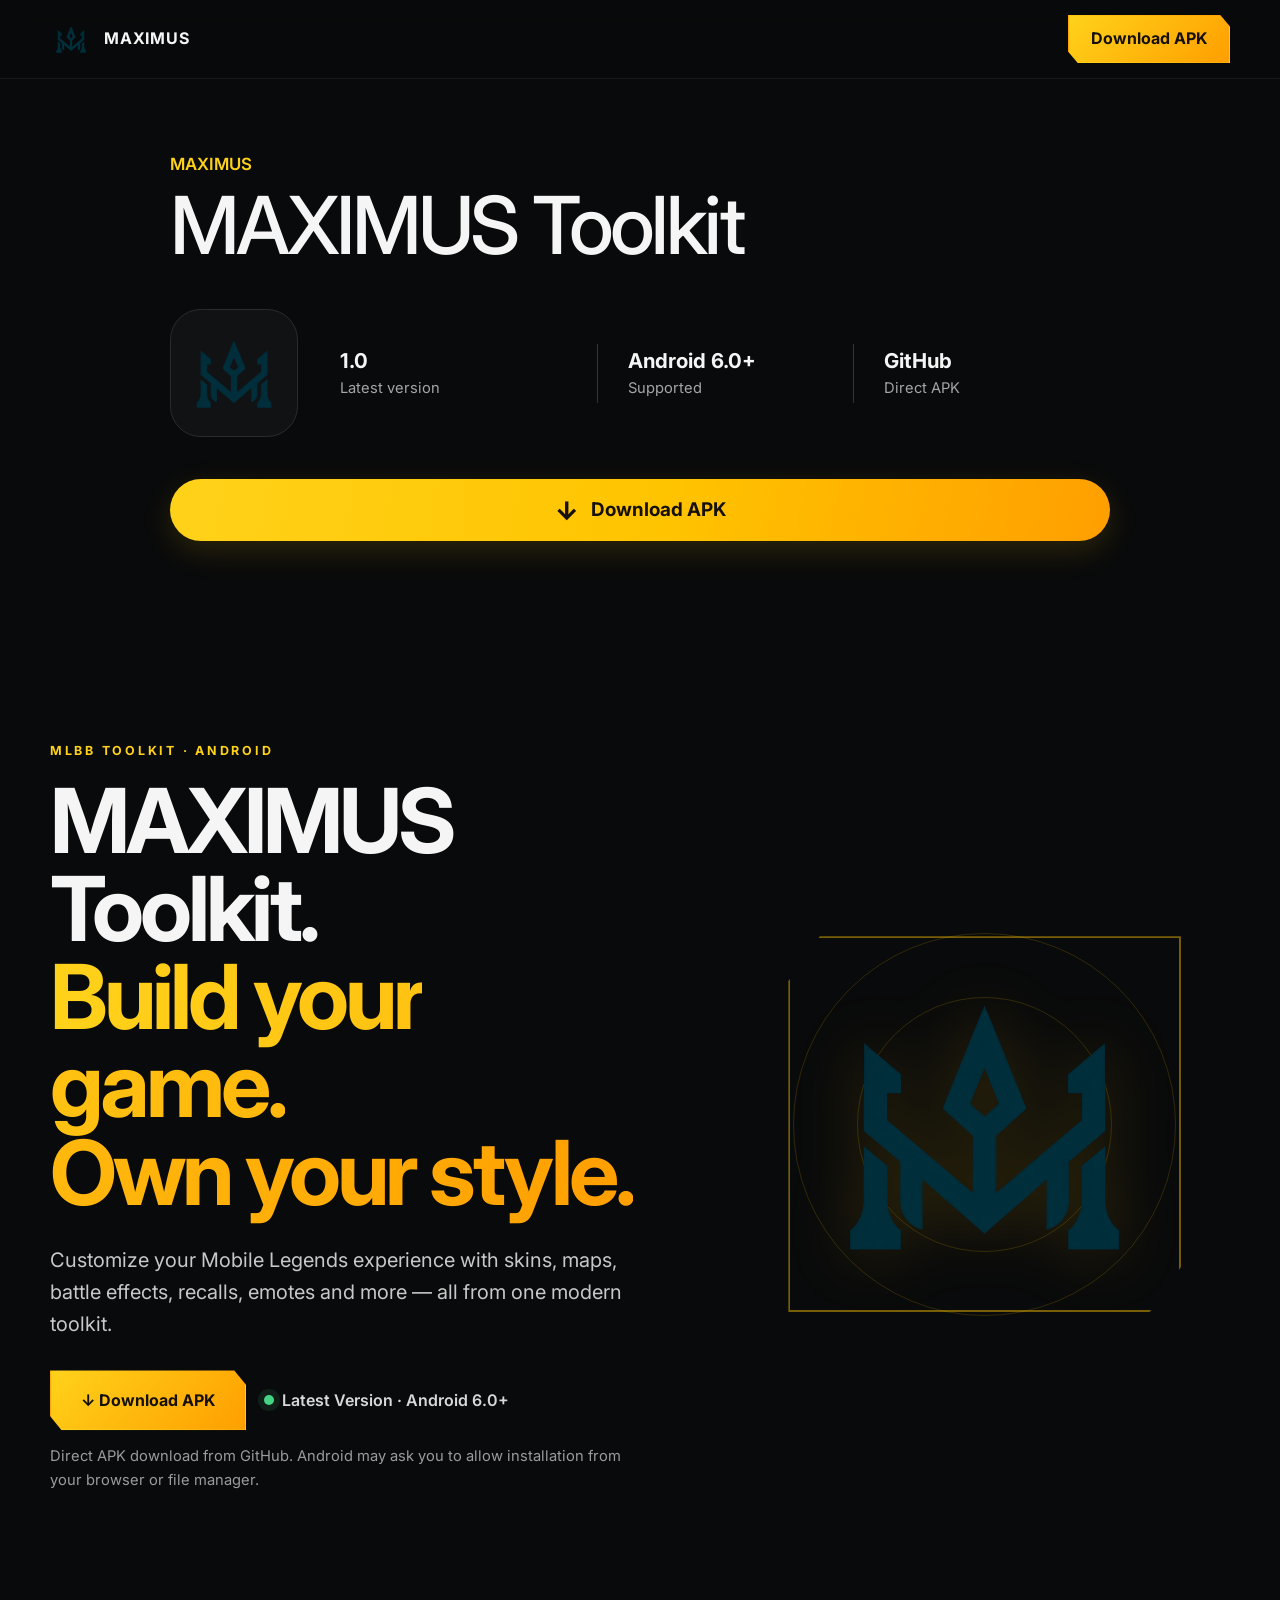
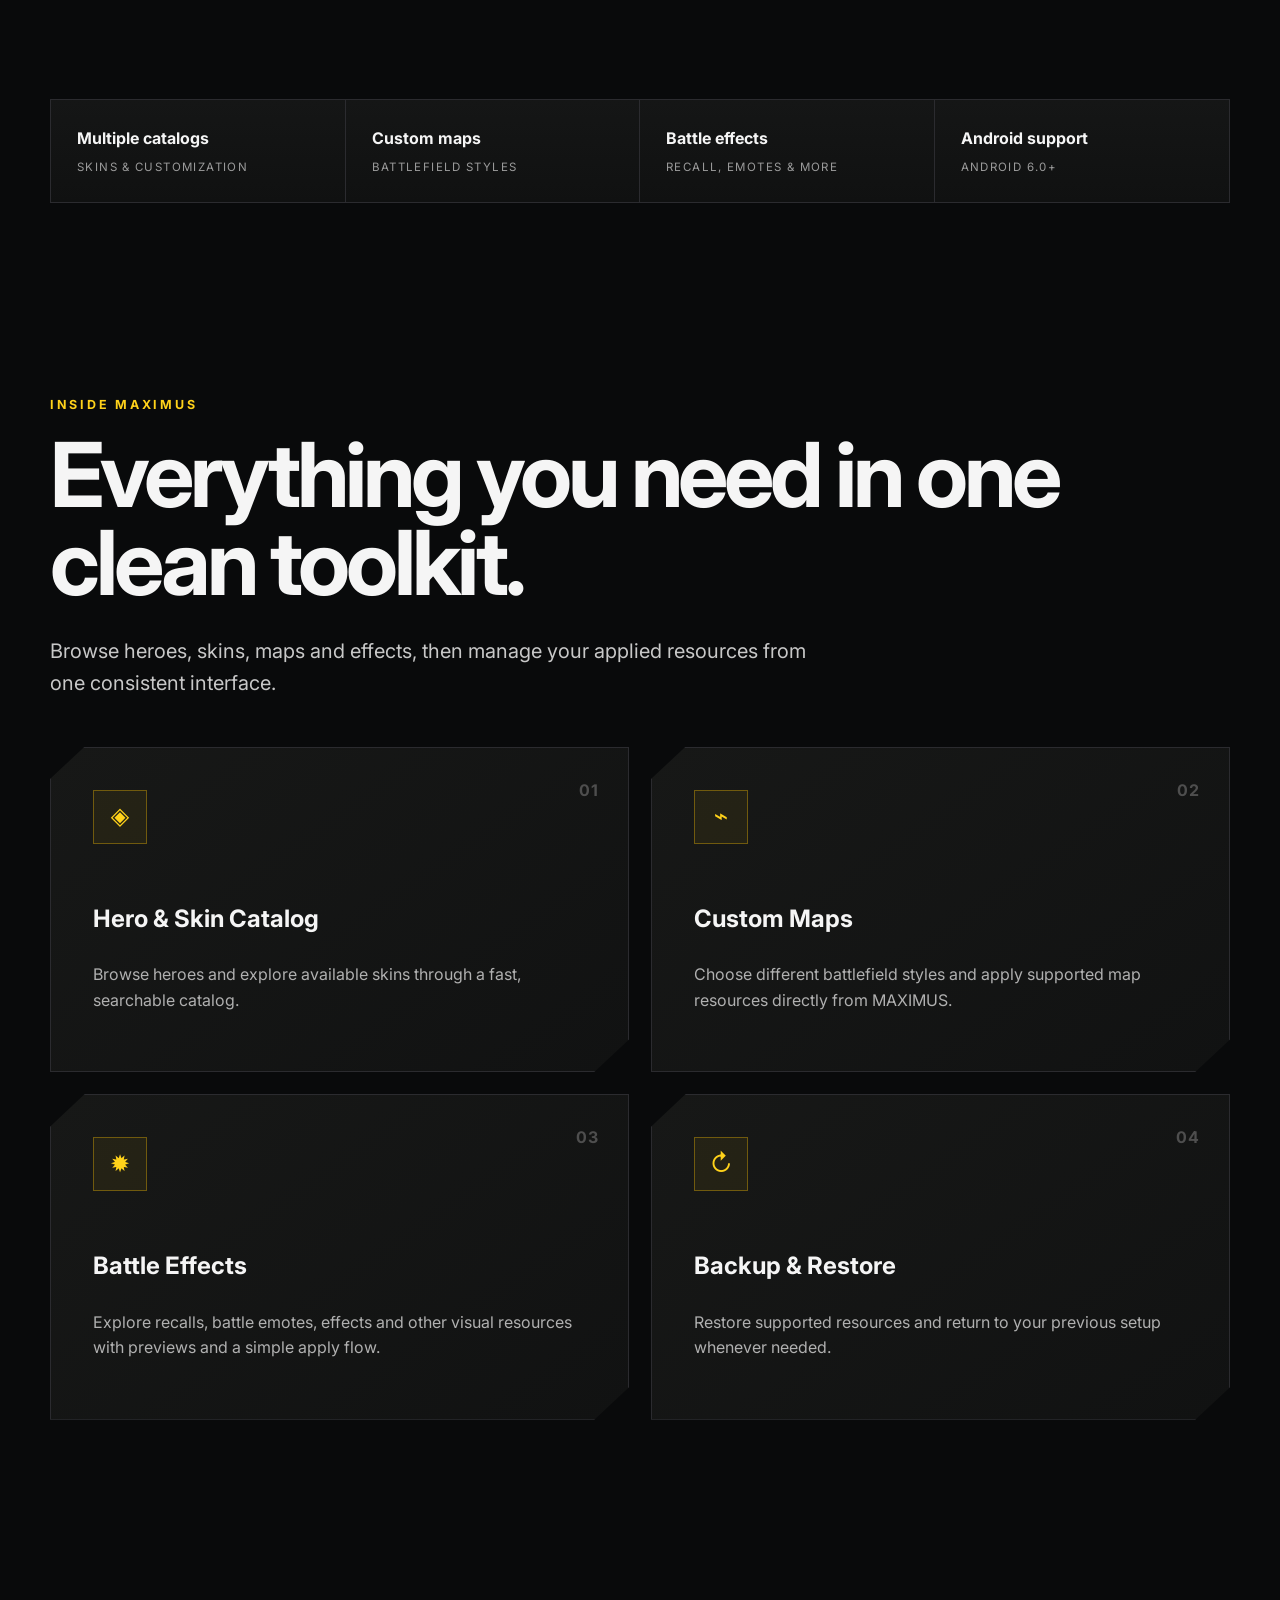
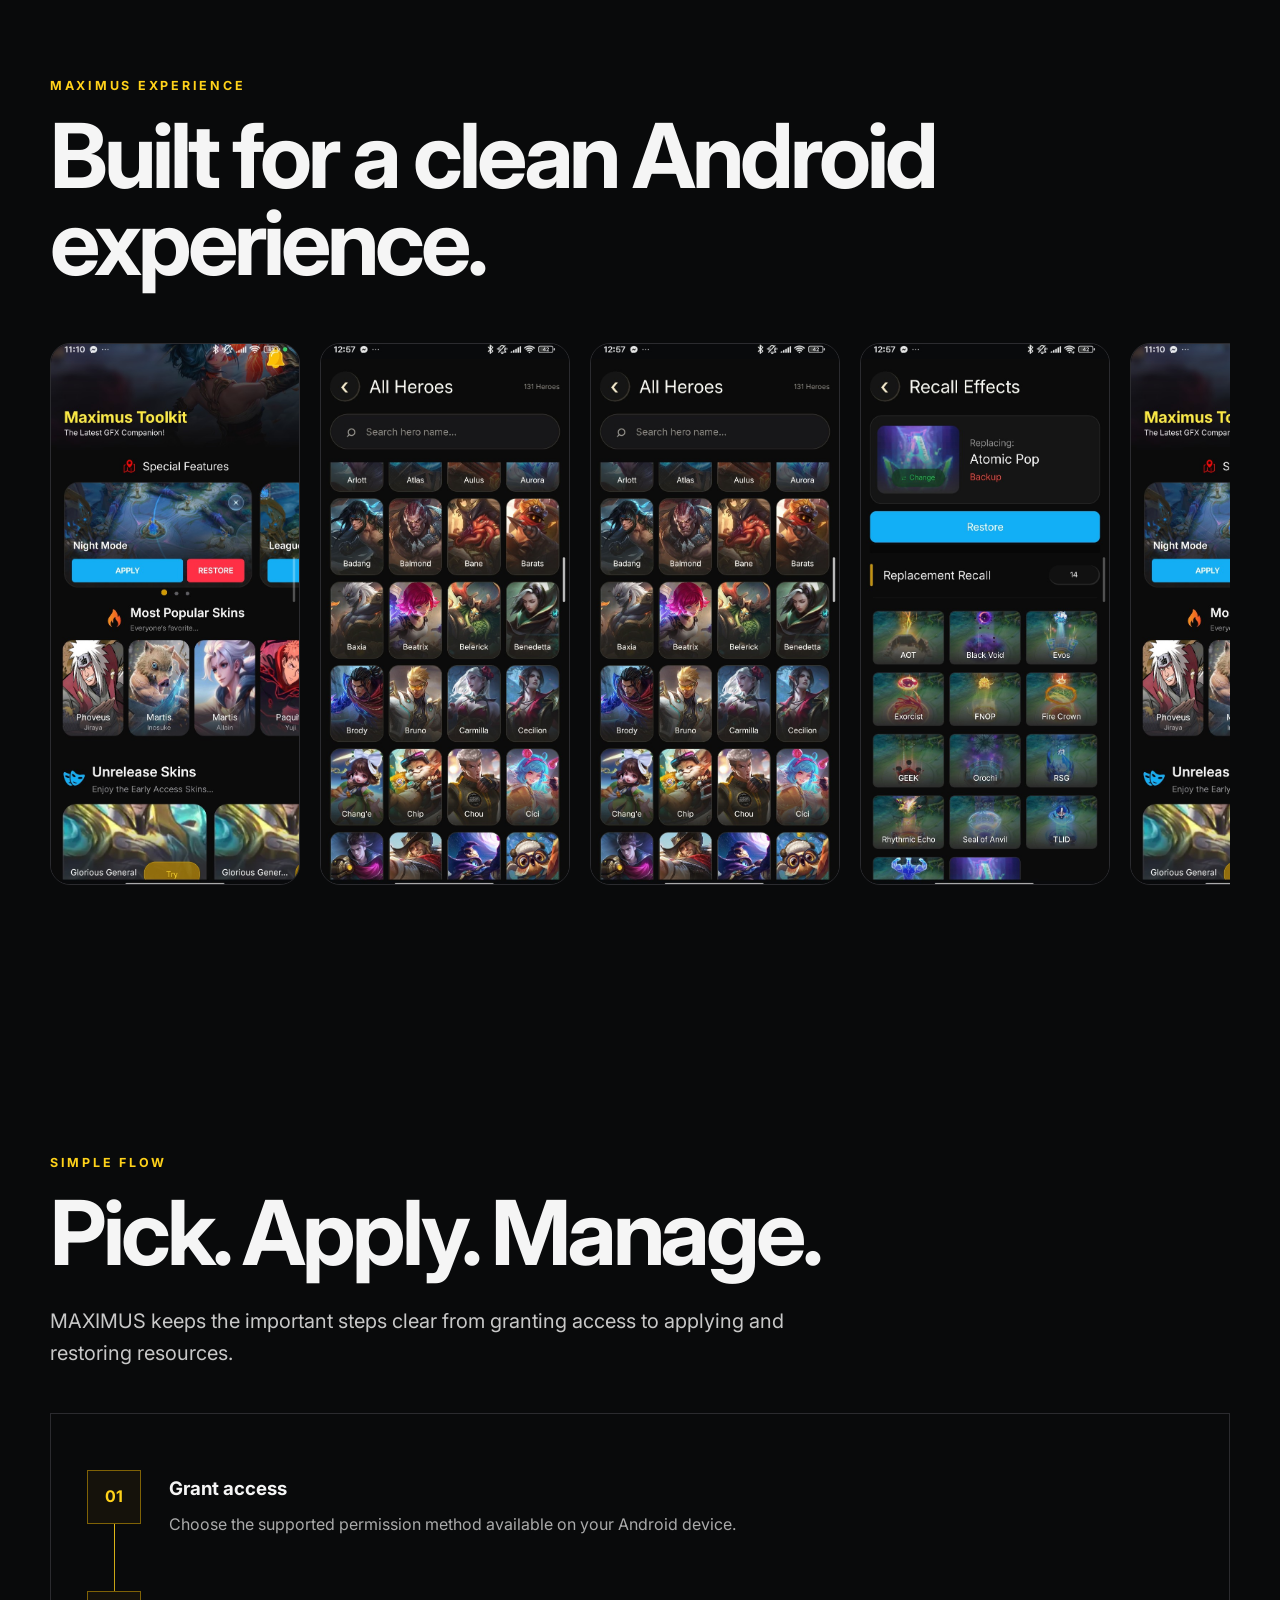
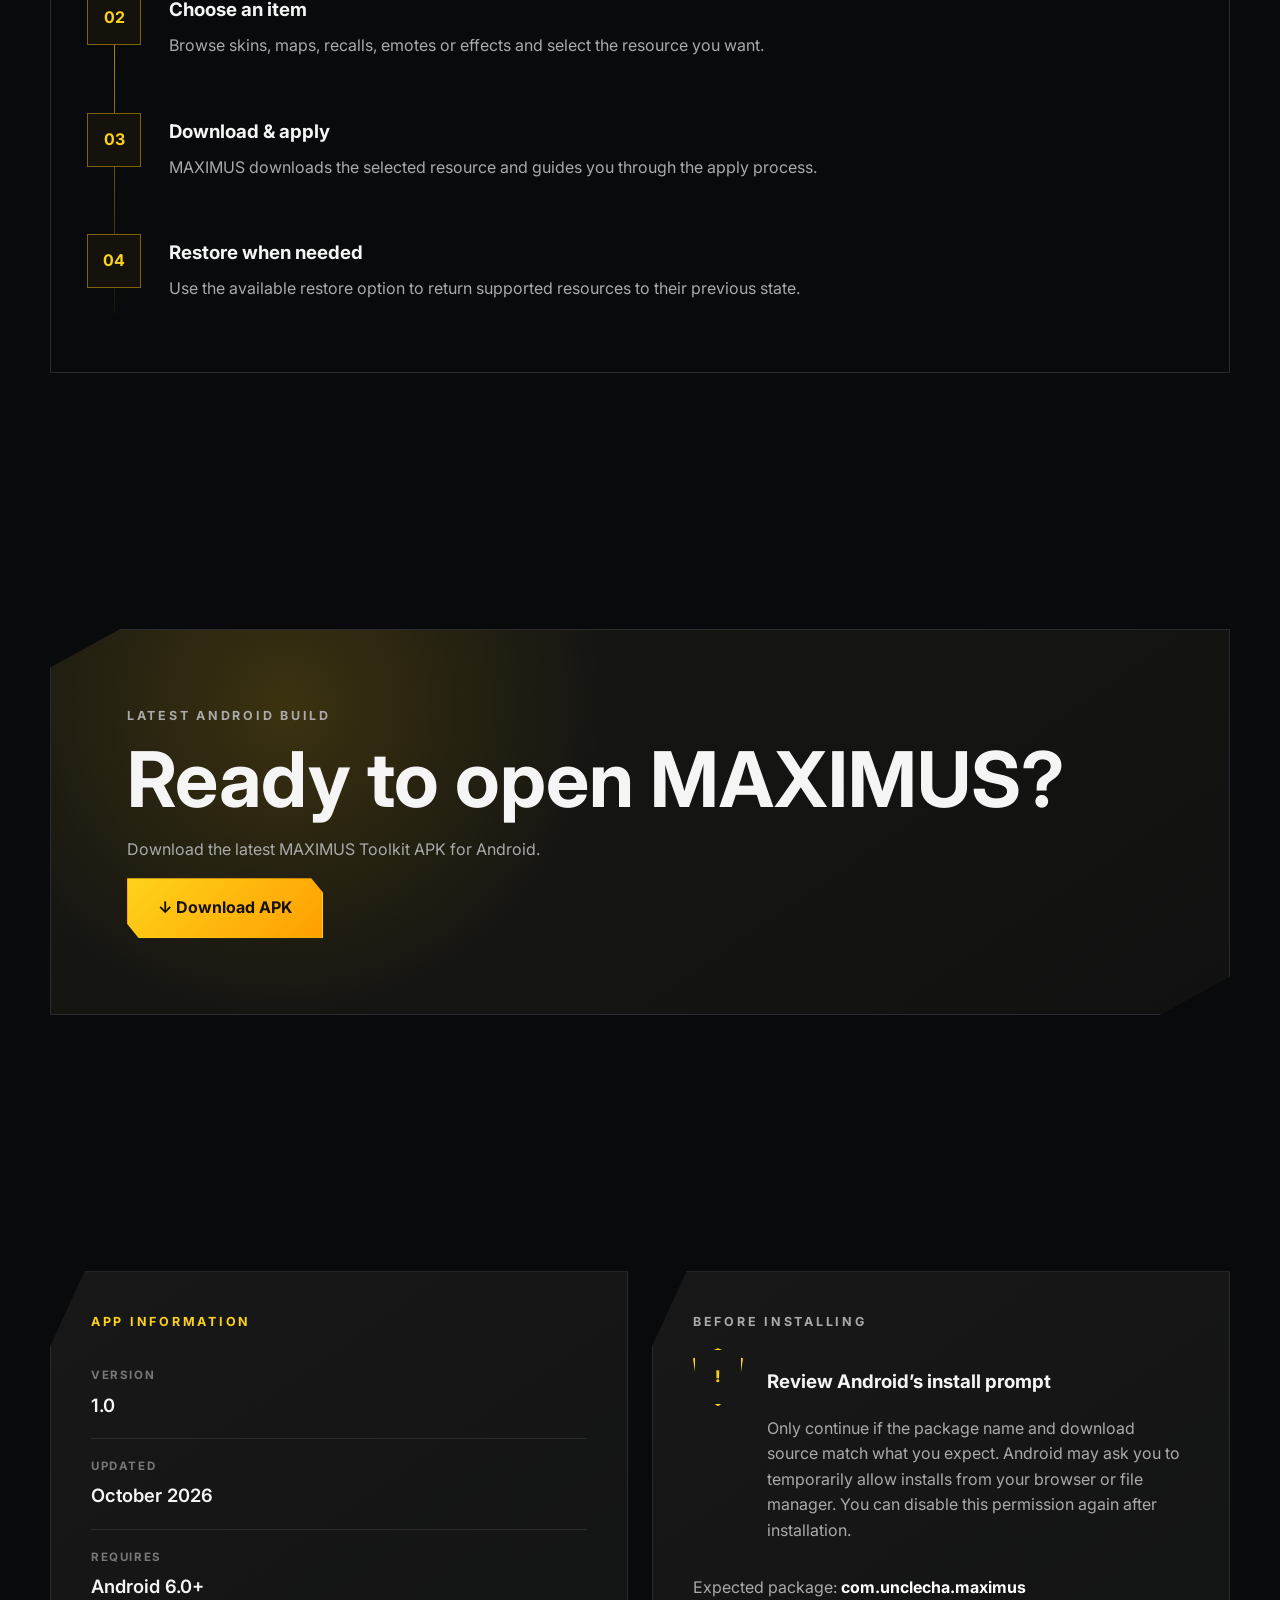
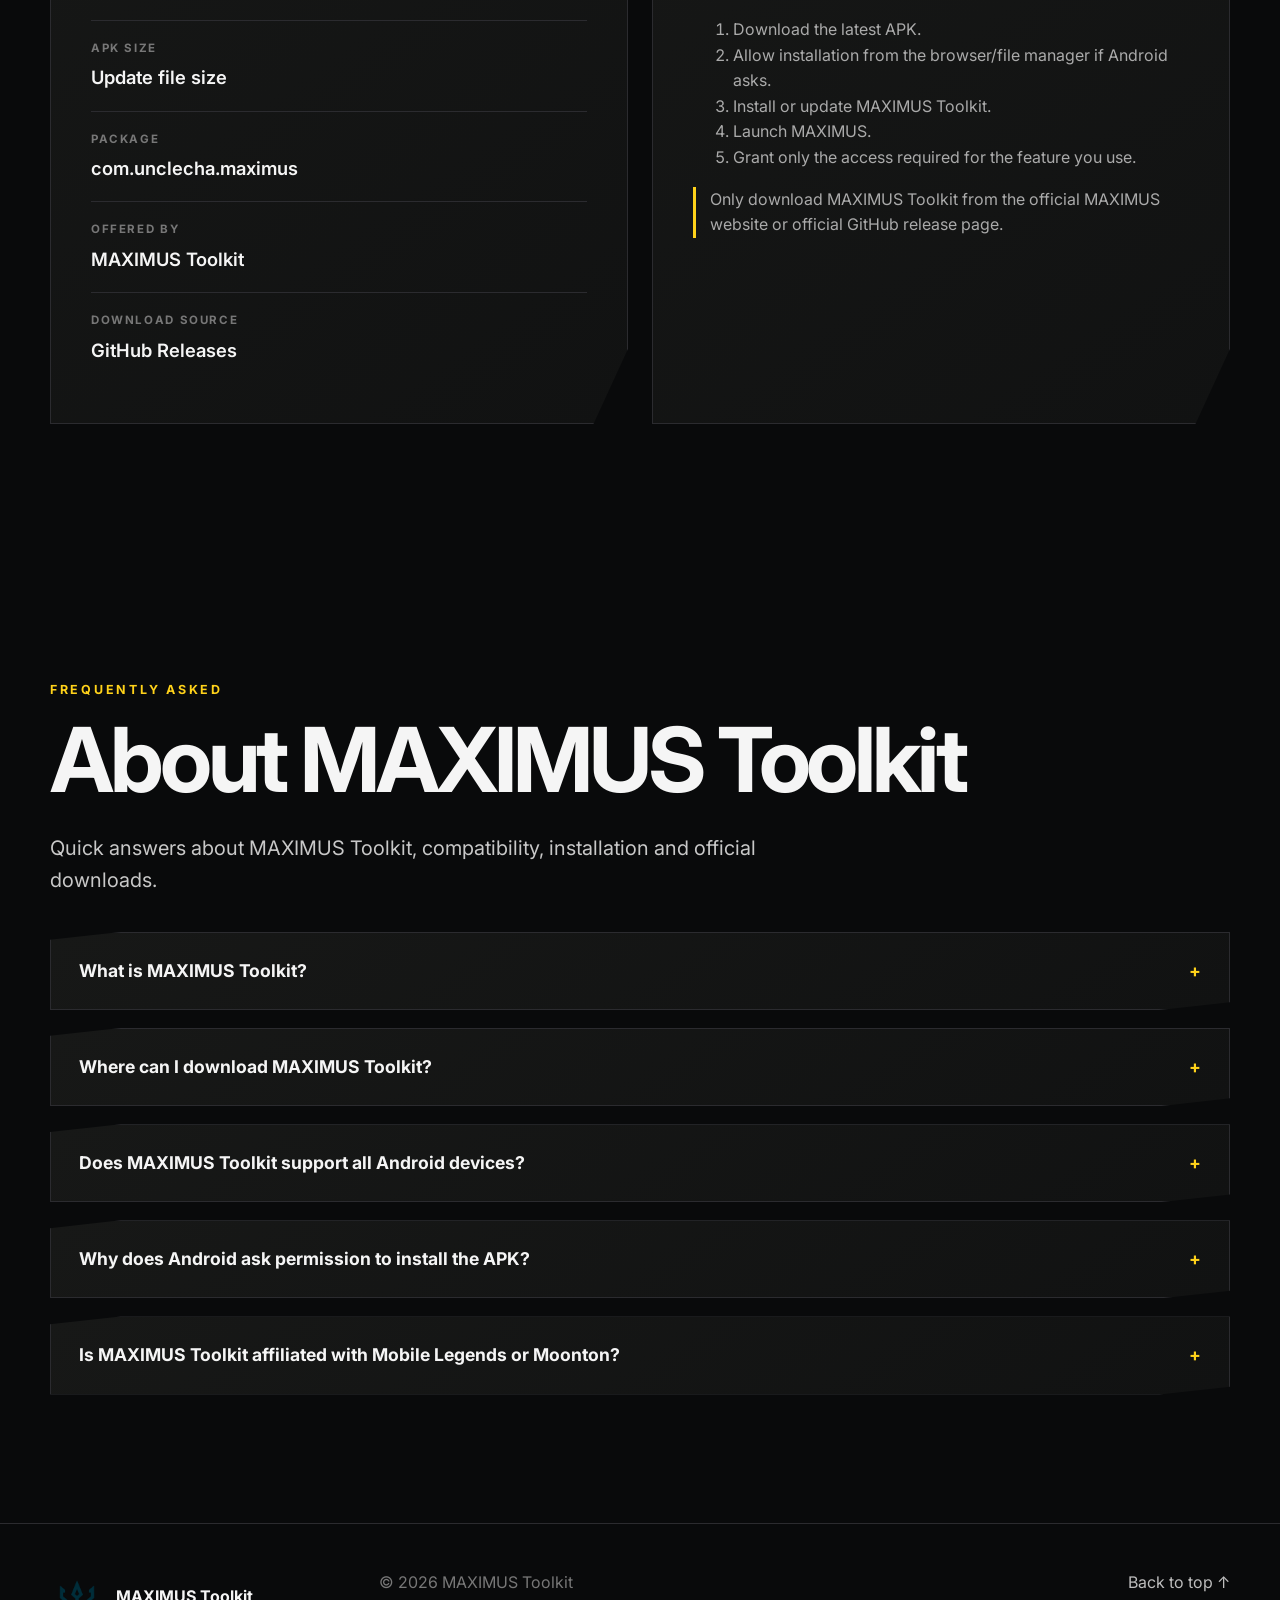
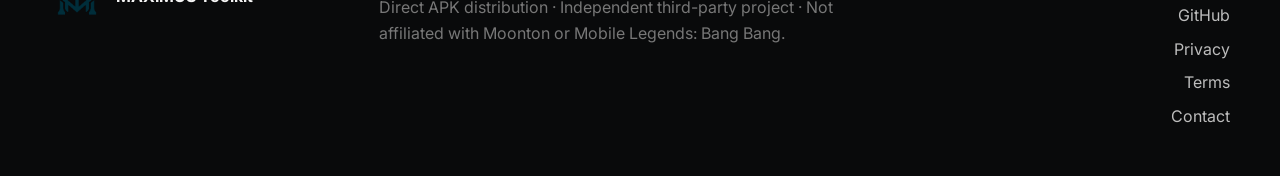
==== index.html @ c4df1841 "Add files via upload" ====
<!DOCTYPE html>
<html lang="en">
<head>
  <meta charset="UTF-8" />
  <meta name="viewport" content="width=device-width, initial-scale=1, viewport-fit=cover" />
  <title>MAXIMUS Toolkit – Android MLBB Customization Toolkit</title>
  <meta name="description" content="Download MAXIMUS Toolkit for Android. Browse supported skins, maps, recalls, emotes, battle effects and customization resources from one clean toolkit." />
  <meta name="theme-color" content="#090A0B" />
  <meta property="og:title" content="MAXIMUS Toolkit" />
  <meta property="og:description" content="Android customization toolkit with skins, maps, recalls, emotes and effects." />
  <meta property="og:type" content="website" />
  <meta property="og:image" content="maximus-app-icon.png" />
  <meta name="twitter:card" content="summary_large_image" />
  <link rel="icon" href="maximus-app-icon.png" />
  <link rel="preconnect" href="https://fonts.googleapis.com" />
  <link rel="preconnect" href="https://fonts.gstatic.com" crossorigin />
  <link href="https://fonts.googleapis.com/css2?family=Inter:wght@400;500;600;700&display=swap" rel="stylesheet" />
  <link rel="stylesheet" href="style.css" />
</head>
<body>
  <header class="site-header" id="top">
    <div class="container nav-wrap">
      <a class="brand" href="#top" aria-label="MAXIMUS home">
        <img src="maximus-logo.png" alt="MAXIMUS logo" />
        <span>MAXIMUS</span>
      </a>
      <a class="btn btn-primary js-download" href="#download">Download APK</a>
    </div>
  </header>

  <main>
    <section class="play-summary section-tight reveal" aria-labelledby="app-title">
      <div class="container play-summary-inner">
        <div class="play-title-block">
          <p class="play-publisher">MAXIMUS</p>
          <h1 class="play-app-title" id="app-title">MAXIMUS Toolkit</h1>
        </div>

        <div class="play-info-row">
          <img class="play-app-icon" src="maximus-app-icon.png" alt="MAXIMUS Toolkit app icon" />

          <div class="play-meta">
            <div class="play-meta-item">
              <strong id="summaryVersion">1.0</strong>
              <span>Latest version</span>
            </div>

            <div class="play-meta-item">
              <strong>Android 6.0+</strong>
              <span>Supported</span>
            </div>

            <div class="play-meta-item">
              <strong>GitHub</strong>
              <span>Direct APK</span>
            </div>
          </div>
        </div>

        <a class="play-download js-download" href="#download" aria-label="Download MAXIMUS Toolkit APK">
          <span class="play-download-icon" aria-hidden="true">↓</span>
          <span>Download APK</span>
        </a>
      </div>
    </section>

    <section class="hero section reveal">
      <div class="container hero-grid">
        <div class="hero-copy">
          <p class="eyebrow">MLBB TOOLKIT · ANDROID</p>
          <h2>MAXIMUS Toolkit.<br><span>Build your game.<br>Own your style.</span></h2>
          <p class="lead">Customize your Mobile Legends experience with skins, maps, battle effects, recalls, emotes and more — all from one modern toolkit.</p>
          <div class="hero-actions">
            <a class="btn btn-primary btn-large js-download" href="#download">↓ Download APK</a>
            <div class="release-line"><span class="dot"></span><span id="heroVersion">Latest Version · Android 6.0+</span></div>
          </div>
          <p class="muted small">Direct APK download from GitHub. Android may ask you to allow installation from your browser or file manager.</p>
        </div>
        <div class="hero-art" aria-hidden="true">
          <div class="hero-frame"></div>
          <img src="maximus-app-icon.png" alt="" />
          <span class="orbit orbit-one"></span>
          <span class="orbit orbit-two"></span>
        </div>
      </div>
    </section>

    <section class="section-tight reveal">
      <div class="container quick-grid">
        <div class="quick-card"><strong>Multiple catalogs</strong><span>SKINS & CUSTOMIZATION</span></div>
        <div class="quick-card"><strong>Custom maps</strong><span>BATTLEFIELD STYLES</span></div>
        <div class="quick-card"><strong>Battle effects</strong><span>RECALL, EMOTES & MORE</span></div>
        <div class="quick-card"><strong>Android support</strong><span>ANDROID 6.0+</span></div>
      </div>
    </section>

    <section class="section reveal" id="features">
      <div class="container">
        <p class="eyebrow">INSIDE MAXIMUS</p>
        <h2 class="section-title">Everything you need in one clean toolkit.</h2>
        <p class="section-copy">Browse heroes, skins, maps and effects, then manage your applied resources from one consistent interface.</p>
        <div class="feature-grid">
          <article class="feature-card"><div class="feature-icon">◈</div><span class="feature-no">01</span><h3>Hero & Skin Catalog</h3><p>Browse heroes and explore available skins through a fast, searchable catalog.</p></article>
          <article class="feature-card"><div class="feature-icon">⌁</div><span class="feature-no">02</span><h3>Custom Maps</h3><p>Choose different battlefield styles and apply supported map resources directly from MAXIMUS.</p></article>
          <article class="feature-card"><div class="feature-icon">✹</div><span class="feature-no">03</span><h3>Battle Effects</h3><p>Explore recalls, battle emotes, effects and other visual resources with previews and a simple apply flow.</p></article>
          <article class="feature-card"><div class="feature-icon">↻</div><span class="feature-no">04</span><h3>Backup & Restore</h3><p>Restore supported resources and return to your previous setup whenever needed.</p></article>
        </div>
      </div>
    </section>

    <section class="section reveal">
      <div class="container">
        <p class="eyebrow">MAXIMUS EXPERIENCE</p>
        <h2 class="section-title">Built for a clean Android experience.</h2>
        <div class="shots" tabindex="0" aria-label="MAXIMUS screenshots">
          <img src="screenshot-dashboard.png" alt="MAXIMUS dashboard screenshot" />
          <img src="screenshot-heroes.png" alt="MAXIMUS heroes screenshot" />
          <img src="screenshot-skins.png" alt="MAXIMUS skins screenshot" />
          <img src="screenshot-recalls.png" alt="MAXIMUS recalls screenshot" />
          <img src="screenshot-emotes.png" alt="MAXIMUS emotes screenshot" />
          <img src="screenshot-maps.png" alt="MAXIMUS maps screenshot" />
        </div>
      </div>
    </section>

    <section class="section reveal">
      <div class="container">
        <p class="eyebrow">SIMPLE FLOW</p>
        <h2 class="section-title">Pick. Apply. Manage.</h2>
        <p class="section-copy">MAXIMUS keeps the important steps clear from granting access to applying and restoring resources.</p>
        <div class="timeline">
          <div class="step"><span>01</span><div><h3>Grant access</h3><p>Choose the supported permission method available on your Android device.</p></div></div>
          <div class="step"><span>02</span><div><h3>Choose an item</h3><p>Browse skins, maps, recalls, emotes or effects and select the resource you want.</p></div></div>
          <div class="step"><span>03</span><div><h3>Download & apply</h3><p>MAXIMUS downloads the selected resource and guides you through the apply process.</p></div></div>
          <div class="step"><span>04</span><div><h3>Restore when needed</h3><p>Use the available restore option to return supported resources to their previous state.</p></div></div>
        </div>
      </div>
    </section>

    <section class="section reveal" id="download">
      <div class="container">
        <div class="cta-card">
          <p class="eyebrow">LATEST ANDROID BUILD</p>
          <h2>Ready to open MAXIMUS?</h2>
          <p>Download the latest MAXIMUS Toolkit APK for Android.</p>
          <a class="btn btn-primary btn-large js-download" href="#">↓ Download APK</a>
        </div>
      </div>
    </section>

    <section class="section reveal">
      <div class="container info-layout">
        <article class="info-card">
          <p class="eyebrow">APP INFORMATION</p>
          <dl>
            <div><dt>VERSION</dt><dd id="infoVersion">1.0</dd></div>
            <div><dt>UPDATED</dt><dd id="infoDate">October 2026</dd></div>
            <div><dt>REQUIRES</dt><dd>Android 6.0+</dd></div>
            <div><dt>APK SIZE</dt><dd id="infoSize">Update file size</dd></div>
            <div><dt>PACKAGE</dt><dd>com.unclecha.maximus</dd></div>
            <div><dt>OFFERED BY</dt><dd>MAXIMUS Toolkit</dd></div>
            <div><dt>DOWNLOAD SOURCE</dt><dd>GitHub Releases</dd></div>
          </dl>
        </article>

        <article class="install-card">
          <p class="eyebrow">BEFORE INSTALLING</p>
          <div class="warning-row"><div class="shield">!</div><div><h3>Review Android’s install prompt</h3><p>Only continue if the package name and download source match what you expect. Android may ask you to temporarily allow installs from your browser or file manager. You can disable this permission again after installation.</p></div></div>
          <p class="package-line">Expected package: <strong>com.unclecha.maximus</strong></p>
          <ol>
            <li>Download the latest APK.</li>
            <li>Allow installation from the browser/file manager if Android asks.</li>
            <li>Install or update MAXIMUS Toolkit.</li>
            <li>Launch MAXIMUS.</li>
            <li>Grant only the access required for the feature you use.</li>
          </ol>
          <p class="security-note">Only download MAXIMUS Toolkit from the official MAXIMUS website or official GitHub release page.</p>
        </article>
      </div>
    </section>

    <section class="section reveal" id="faq">
      <div class="container">
        <p class="eyebrow">FREQUENTLY ASKED</p>
        <h2 class="section-title">About MAXIMUS Toolkit</h2>
        <p class="section-copy">Quick answers about MAXIMUS Toolkit, compatibility, installation and official downloads.</p>
        <div class="faq-list">
          <details><summary>What is MAXIMUS Toolkit?</summary><p>MAXIMUS Toolkit is an Android customization toolkit for browsing and managing supported skins, maps, recalls, emotes and battle-effect resources from one interface.</p></details>
          <details><summary>Where can I download MAXIMUS Toolkit?</summary><p>The latest official APK is available through the Download APK buttons on this website and the official GitHub release page.</p></details>
          <details><summary>Does MAXIMUS Toolkit support all Android devices?</summary><p>Compatibility depends on Android version, device storage access and the permission method supported by the device.</p></details>
          <details><summary>Why does Android ask permission to install the APK?</summary><p>Android requires confirmation when installing APK files downloaded outside an app store. Only continue when the source is the official MAXIMUS website or GitHub release.</p></details>
          <details><summary>Is MAXIMUS Toolkit affiliated with Mobile Legends or Moonton?</summary><p>No. MAXIMUS Toolkit is an independent third-party project and is not affiliated with or endorsed by Moonton or Mobile Legends: Bang Bang.</p></details>
        </div>
      </div>
    </section>
  </main>

  <footer class="site-footer">
    <div class="container footer-grid">
      <div class="footer-brand"><img src="maximus-logo.png" alt="MAXIMUS logo" /><strong>MAXIMUS Toolkit</strong></div>
      <p>© 2026 MAXIMUS Toolkit<br>Direct APK distribution · Independent third-party project · Not affiliated with Moonton or Mobile Legends: Bang Bang.</p>
      <nav><a href="#top">Back to top ↑</a><a class="js-release" href="#">GitHub</a><a href="privacy.html">Privacy</a><a href="terms.html">Terms</a><a href="mailto:contact@example.com">Contact</a></nav>
    </div>
  </footer>

  <script src="main.js"></script>
</body>
</html>
---- style.css ----
:root{--bg:#090A0B;--surface:#111213;--surface2:#151516;--surface3:#1B1B1D;--border:#2B2B2F;--yellow:#FFD21A;--gold:#FFC400;--orange:#FF9F00;--text:#F5F5F5;--muted:#9B9B9B;--green:#45D483;--max:1180px;--pad:clamp(18px,4vw,44px)}
*{box-sizing:border-box}html{scroll-behavior:smooth}body{margin:0;background:var(--bg);color:var(--text);font-family:Inter,system-ui,sans-serif;line-height:1.6;overflow-x:hidden}img{display:block;max-width:100%}a{color:inherit;text-decoration:none}.container{width:min(var(--max),calc(100% - var(--pad)*2));margin-inline:auto}.section{padding:clamp(72px,10vw,140px) 0}.section-tight{padding:clamp(30px,5vw,64px) 0}.site-header{position:sticky;top:0;z-index:100;background:rgba(9,10,11,.72);backdrop-filter:blur(14px);border-bottom:1px solid rgba(255,255,255,.06);transition:.25s}.site-header.scrolled{background:rgba(9,10,11,.94)}.nav-wrap{display:flex;align-items:center;justify-content:space-between;min-height:78px;gap:18px}.brand{display:flex;align-items:center;gap:12px;font-weight:700;letter-spacing:.05em}.brand img{width:42px;height:42px;object-fit:contain}.btn{display:inline-flex;align-items:center;justify-content:center;min-height:48px;padding:0 22px;font-weight:700;border:1px solid var(--border);transition:.2s;clip-path:polygon(0 0,94% 0,100% 24%,100% 100%,6% 100%,0 76%)}.btn:hover{transform:translateY(-2px)}.btn-primary{background:linear-gradient(135deg,var(--yellow),var(--orange));color:#15100a;border-color:transparent;box-shadow:0 8px 30px rgba(255,196,0,.12)}.btn-secondary{background:var(--surface2)}.btn-large{min-height:60px;padding:0 30px}.eyebrow{color:var(--yellow);font-weight:700;letter-spacing:.22em;font-size:.78rem;margin:0 0 16px}.muted{color:var(--muted)}.small{font-size:.92rem}.app-summary-grid{display:grid;gap:26px;background:linear-gradient(145deg,#121314,#0d0e0f);border:1px solid var(--border);padding:clamp(22px,4vw,40px);clip-path:polygon(0 0,97% 0,100% 12%,100% 100%,3% 100%,0 88%)}.app-summary-main{display:flex;align-items:center;gap:18px}.app-icon{width:88px;height:88px;object-fit:contain;background:#0c0d0e;border:1px solid var(--border);padding:10px;border-radius:22px}.app-title{margin:0;font-size:clamp(1.9rem,5vw,3.2rem);line-height:1.05}.summary-stats{display:grid;grid-template-columns:repeat(3,1fr);border-top:1px solid var(--border);border-bottom:1px solid var(--border)}.summary-stats>div{padding:18px 12px;border-right:1px solid var(--border)}.summary-stats>div:last-child{border-right:0}.summary-stats strong,.summary-stats span{display:block}.summary-stats span{color:var(--muted);font-size:.8rem;margin-top:4px}.summary-actions{display:flex;flex-wrap:wrap;align-items:center;gap:12px}.summary-actions small{width:100%;color:var(--muted)}.hero-grid{display:grid;grid-template-columns:1.1fr .9fr;align-items:center;gap:clamp(40px,7vw,90px)}.hero h2,.section-title{font-size:clamp(2.5rem,7vw,5.8rem);line-height:.98;letter-spacing:-.045em;margin:0 0 28px}.hero h2 span{background:linear-gradient(90deg,var(--yellow),var(--orange));-webkit-background-clip:text;background-clip:text;color:transparent}.lead,.section-copy{color:#c8c8c8;font-size:clamp(1rem,2vw,1.25rem);max-width:760px}.hero-actions{display:flex;align-items:center;gap:18px;flex-wrap:wrap;margin-top:30px}.release-line{display:flex;align-items:center;gap:8px;color:#d8d8d8;font-weight:600}.dot{width:10px;height:10px;background:var(--green);border-radius:50%;box-shadow:0 0 0 6px rgba(69,212,131,.1)}.hero-art{position:relative;min-height:470px;display:grid;place-items:center}.hero-art img{width:min(78%,420px);position:relative;z-index:2;filter:drop-shadow(0 0 32px rgba(255,196,0,.18))}.hero-frame{position:absolute;inset:10%;border:2px solid rgba(255,196,0,.45);clip-path:polygon(8% 0,100% 0,100% 88%,92% 100%,0 100%,0 12%)}.orbit{position:absolute;border:1px solid rgba(255,196,0,.16);border-radius:50%}.orbit-one{width:78%;aspect-ratio:1}.orbit-two{width:52%;aspect-ratio:1}.quick-grid{display:grid;grid-template-columns:repeat(4,1fr);border:1px solid var(--border)}.quick-card{padding:26px;background:linear-gradient(180deg,#151616,#101111);border-right:1px solid var(--border)}.quick-card:last-child{border-right:0}.quick-card strong,.quick-card span{display:block}.quick-card span{font-size:.72rem;letter-spacing:.12em;color:var(--muted);margin-top:6px}.feature-grid{display:grid;grid-template-columns:repeat(2,1fr);gap:22px;margin-top:48px}.feature-card,.info-card,.install-card,.faq-list details,.cta-card{position:relative;background:linear-gradient(145deg,#171817,#111212);border:1px solid var(--border);clip-path:polygon(6% 0,100% 0,100% 90%,94% 100%,0 100%,0 10%)}.feature-card{padding:42px;min-height:290px}.feature-icon{width:54px;height:54px;display:grid;place-items:center;border:1px solid rgba(255,196,0,.35);color:var(--yellow);font-size:1.5rem;background:rgba(255,196,0,.06)}.feature-no{position:absolute;right:28px;top:30px;color:#4e4e4e;font-weight:700;letter-spacing:.1em}.feature-card h3{margin-top:56px;font-size:1.5rem}.feature-card p{color:#b0b0b0}.shots{display:grid;grid-auto-flow:column;grid-auto-columns:minmax(250px,31%);gap:20px;overflow-x:auto;scroll-snap-type:x mandatory;padding:20px 2px 12px;margin-top:36px}.shots img{scroll-snap-align:start;border-radius:20px;border:1px solid var(--border);aspect-ratio:9/19.5;object-fit:cover;background:#111;transition:.2s}.shots img:hover{transform:scale(1.015)}.timeline{margin-top:44px;border:1px solid var(--border);padding:36px;position:relative}.timeline:before{content:"";position:absolute;left:63px;top:58px;bottom:58px;width:1px;background:linear-gradient(var(--yellow),rgba(255,196,0,.05))}.step{display:grid;grid-template-columns:54px 1fr;gap:28px;position:relative;padding:20px 0 34px}.step>span{width:54px;height:54px;display:grid;place-items:center;border:1px solid rgba(255,196,0,.45);color:var(--yellow);font-weight:700;background:#15120b;z-index:1}.step h3{margin:4px 0 8px}.step p{margin:0;color:#aaa}.cta-card{padding:clamp(34px,7vw,76px);background:radial-gradient(circle at 20% 20%,rgba(255,196,0,.16),transparent 32%),linear-gradient(145deg,#171713,#111)}.cta-card h2{font-size:clamp(2.3rem,6vw,4.8rem);line-height:1;margin:0 0 18px}.cta-card p{color:#aaa}.info-layout{display:grid;grid-template-columns:1fr 1fr;gap:24px}.info-card,.install-card{padding:40px}.info-card dl{margin:0}.info-card dl div{padding:18px 0;border-bottom:1px solid var(--border)}.info-card dl div:last-child{border-bottom:0}.info-card dt{font-size:.72rem;letter-spacing:.14em;color:#777;font-weight:700}.info-card dd{margin:6px 0 0;font-size:1.15rem;font-weight:600}.warning-row{display:grid;grid-template-columns:56px 1fr;gap:18px}.shield{width:50px;height:58px;display:grid;place-items:center;border:2px solid var(--yellow);color:var(--yellow);font-weight:800;clip-path:polygon(50% 0,100% 18%,90% 76%,50% 100%,10% 76%,0 18%)}.install-card p,.install-card li{color:#aaa}.package-line strong{color:#fff}.security-note{border-left:3px solid var(--yellow);padding-left:14px}.faq-list{display:grid;gap:18px;margin-top:36px}.faq-list details{padding:0 28px}.faq-list summary{cursor:pointer;list-style:none;font-weight:700;font-size:1.1rem;padding:24px 0}.faq-list summary::-webkit-details-marker{display:none}.faq-list summary:after{content:"+";float:right;color:var(--yellow)}.faq-list details[open] summary:after{content:"–"}.faq-list p{color:#aaa;margin:0;padding:0 0 26px}.site-footer{border-top:1px solid var(--border);padding:46px 0}.footer-grid{display:grid;grid-template-columns:.8fr 1.4fr .8fr;gap:30px;align-items:start}.footer-brand{display:flex;align-items:center;gap:12px}.footer-brand img{width:54px}.site-footer p{color:#777;margin:0}.site-footer nav{display:grid;gap:8px;justify-items:end}.site-footer a{color:#bdbdbd}.reveal{opacity:0;transform:translateY(24px);transition:opacity .6s ease,transform .6s ease}.reveal.in-view{opacity:1;transform:none}
@media(max-width:820px){.hero-grid,.info-layout,.footer-grid{grid-template-columns:1fr}.hero-art{min-height:360px}.quick-grid{grid-template-columns:repeat(2,1fr)}.quick-card:nth-child(2){border-right:0}.quick-card:nth-child(-n+2){border-bottom:1px solid var(--border)}.feature-grid{grid-template-columns:1fr}.shots{grid-auto-columns:88%}.summary-stats{grid-template-columns:1fr}.summary-stats>div{border-right:0;border-bottom:1px solid var(--border)}.summary-stats>div:last-child{border-bottom:0}.site-footer nav{justify-items:start}.hero h2,.section-title{font-size:clamp(2.4rem,12vw,4.2rem)}}
@media(max-width:520px){.nav-wrap{min-height:70px}.brand span{display:none}.btn{min-height:44px;padding:0 16px;font-size:.9rem}.app-summary-main{align-items:flex-start}.app-icon{width:72px;height:72px}.quick-grid{grid-template-columns:1fr}.quick-card{border-right:0!important;border-bottom:1px solid var(--border)}.quick-card:last-child{border-bottom:0}.feature-card,.info-card,.install-card{padding:28px}.timeline{padding:24px 18px}.timeline:before{left:45px}.step{grid-template-columns:44px 1fr;gap:18px}.step>span{width:44px;height:44px}.hero-art{min-height:300px}.shots{grid-auto-columns:91%}}
@media(prefers-reduced-motion:reduce){*{scroll-behavior:auto!important;animation:none!important;transition:none!important}.reveal{opacity:1;transform:none}}


.play-summary{padding-top:clamp(34px,6vw,72px);padding-bottom:clamp(38px,6vw,72px);background:#090A0B}
.play-summary-inner{max-width:940px}
.play-title-block{margin-bottom:clamp(26px,5vw,44px)}
.play-publisher{margin:0 0 6px;color:var(--yellow);font-size:clamp(.88rem,2.6vw,1.05rem);font-weight:600}
.play-app-title{margin:0;font-size:clamp(2.7rem,9vw,5rem);font-weight:500;letter-spacing:-.045em;line-height:1.02}
.play-info-row{display:grid;grid-template-columns:auto 1fr;align-items:center;gap:clamp(22px,4vw,42px)}
.play-app-icon{width:clamp(88px,18vw,128px);height:clamp(88px,18vw,128px);object-fit:contain;background:#111214;border:1px solid #2B2B2F;border-radius:24%;padding:10px}
.play-meta{display:grid;grid-template-columns:repeat(3,minmax(0,1fr));align-items:stretch;width:100%}
.play-meta-item{min-width:0;padding:4px clamp(14px,3vw,30px);border-left:1px solid #343438}
.play-meta-item:first-child{border-left:0;padding-left:0}
.play-meta-item strong{display:block;color:#F5F5F5;font-size:clamp(1rem,3vw,1.28rem);font-weight:700;line-height:1.25}
.play-meta-item span{display:block;margin-top:5px;color:#A5A5A8;font-size:clamp(.72rem,2.2vw,.92rem);line-height:1.35}
.play-download{width:100%;min-height:62px;margin-top:clamp(28px,5vw,42px);display:flex;align-items:center;justify-content:center;gap:13px;background:linear-gradient(100deg,#FFD21A 0%,#FFC400 52%,#FF9F00 100%);color:#15100A;font-size:clamp(1rem,3.5vw,1.18rem);font-weight:700;border-radius:999px;box-shadow:0 10px 30px rgba(255,196,0,.14);transition:transform .18s ease,filter .18s ease}
.play-download:hover{transform:translateY(-2px);filter:brightness(1.04)}
.play-download-icon{font-size:1.35em;line-height:1;font-weight:800}
@media(max-width:620px){
  .play-title-block{margin-bottom:28px}
  .play-info-row{grid-template-columns:82px 1fr;gap:18px}
  .play-app-icon{width:82px;height:82px;padding:8px;border-radius:22px}
  .play-meta-item{padding:2px 10px;text-align:center}
  .play-meta-item:first-child{padding-left:0}
  .play-meta-item strong{font-size:.86rem}
  .play-meta-item span{font-size:.65rem;margin-top:4px}
  .play-download{min-height:56px;margin-top:30px}
}
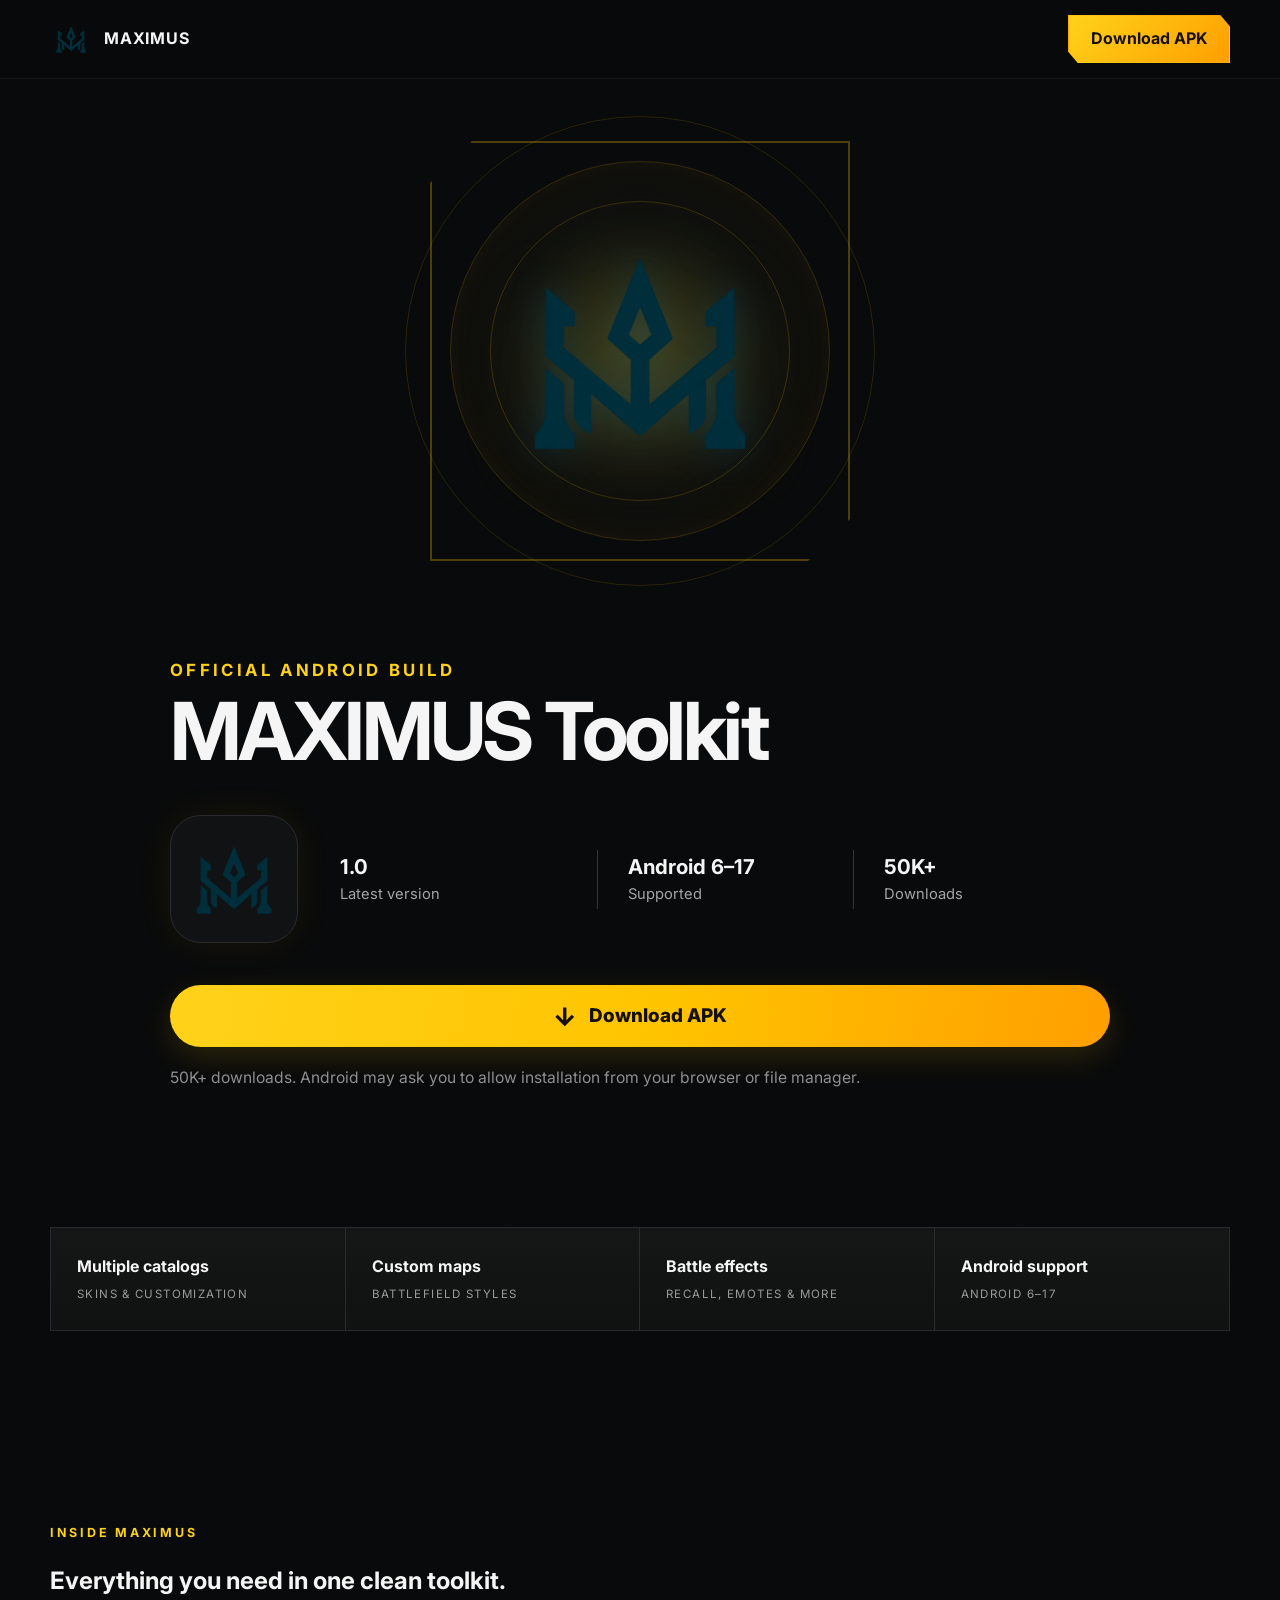
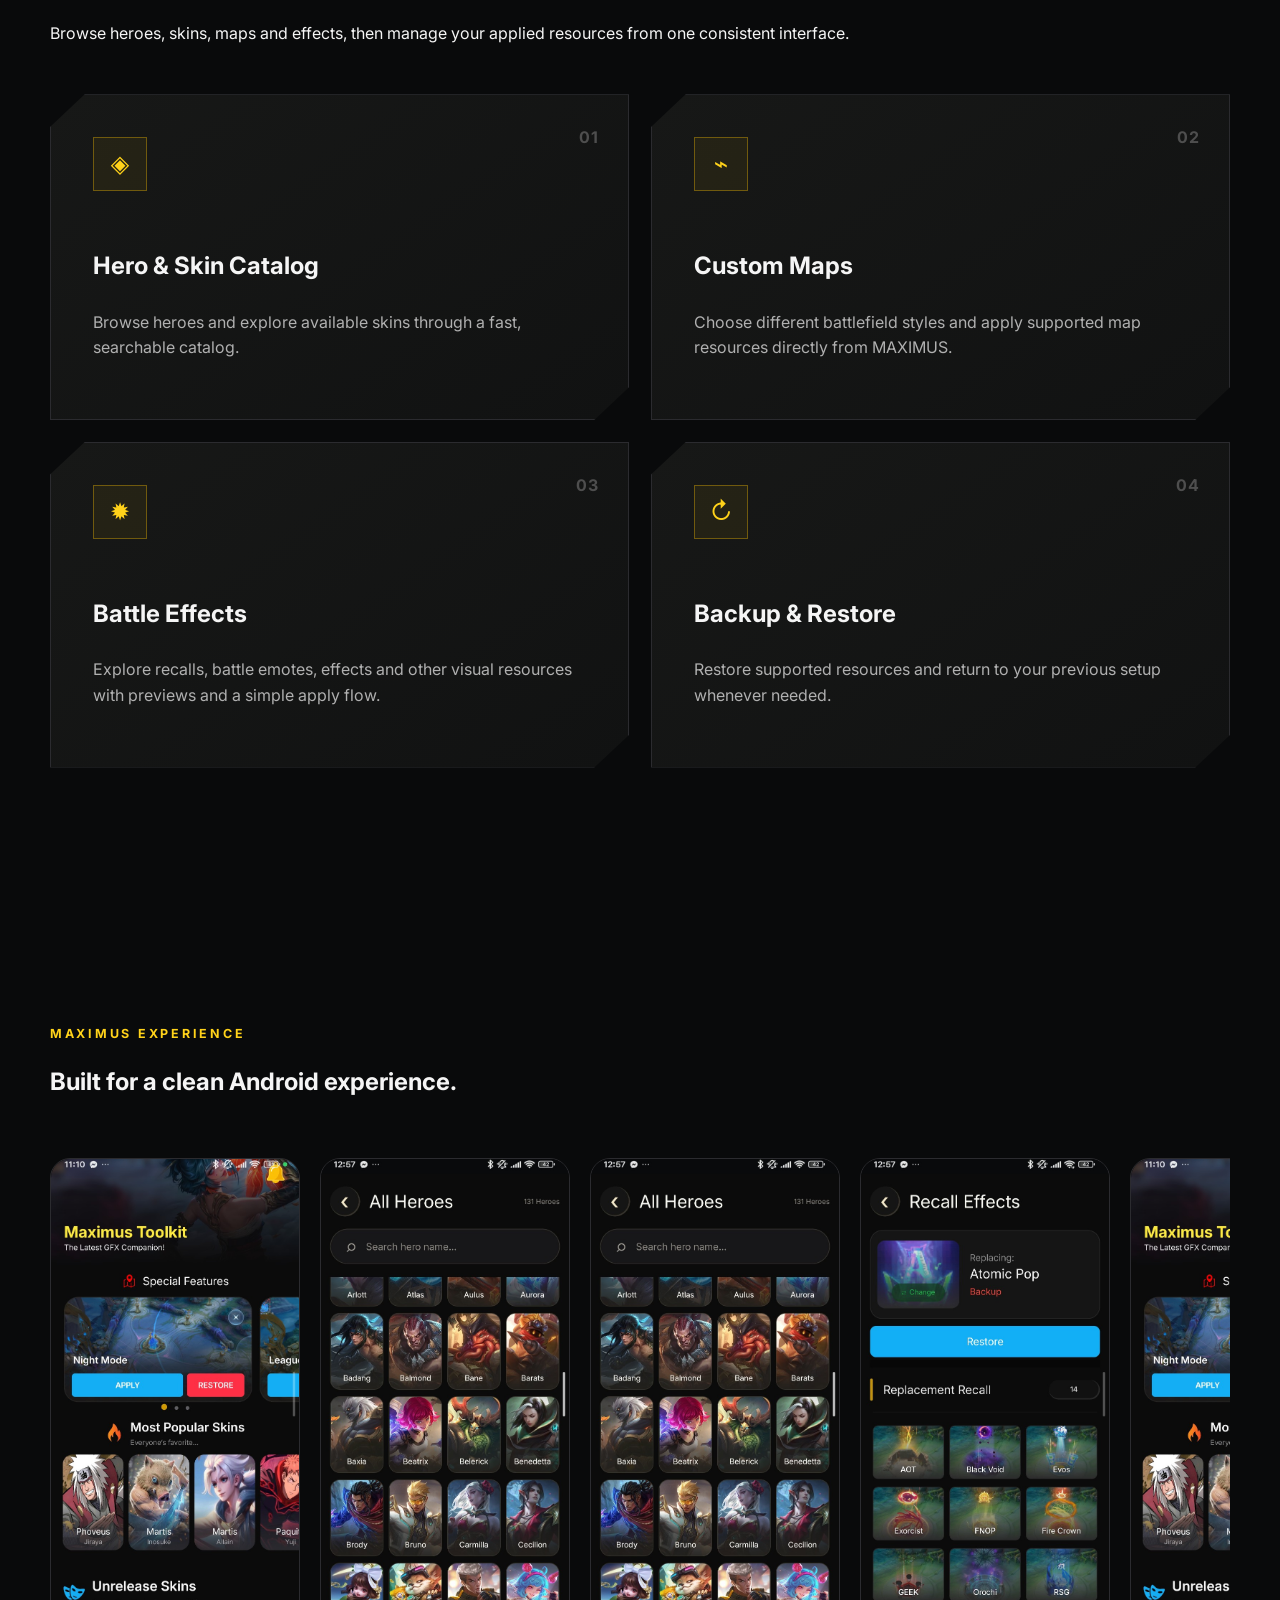
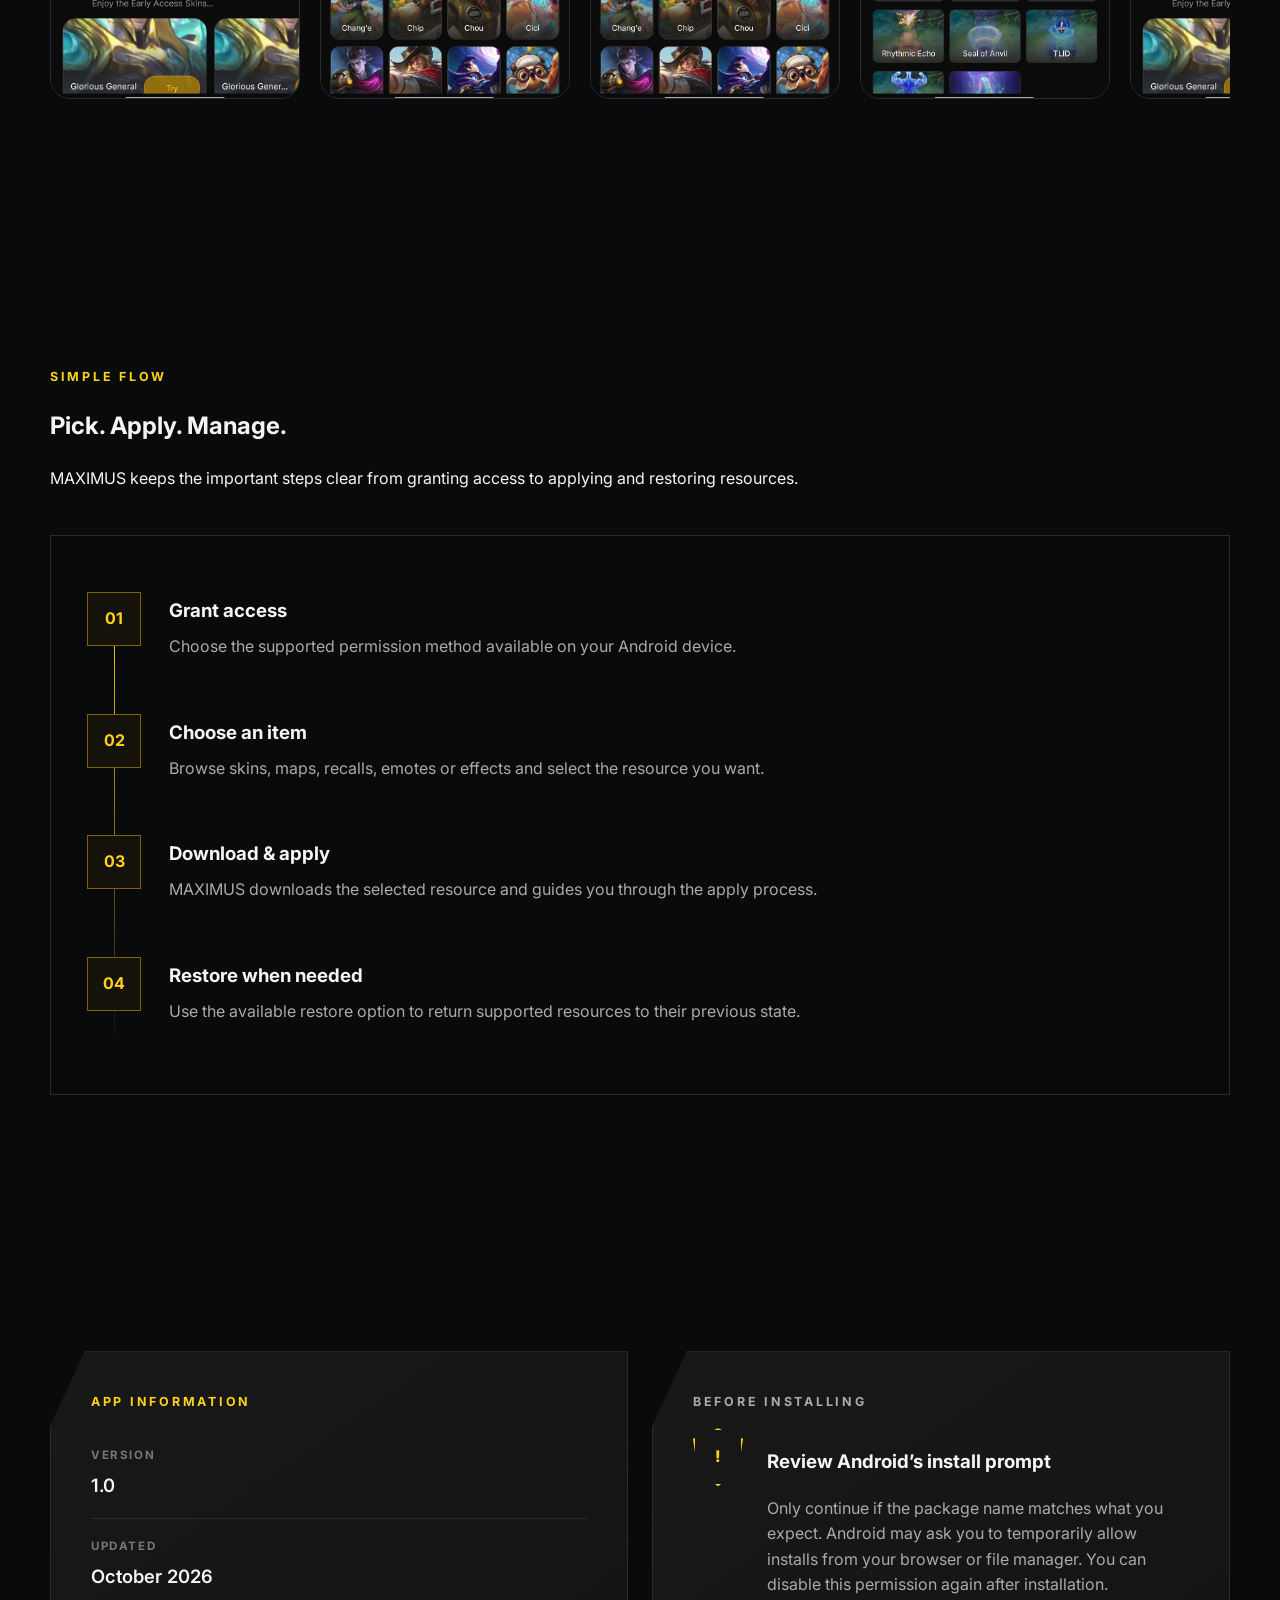
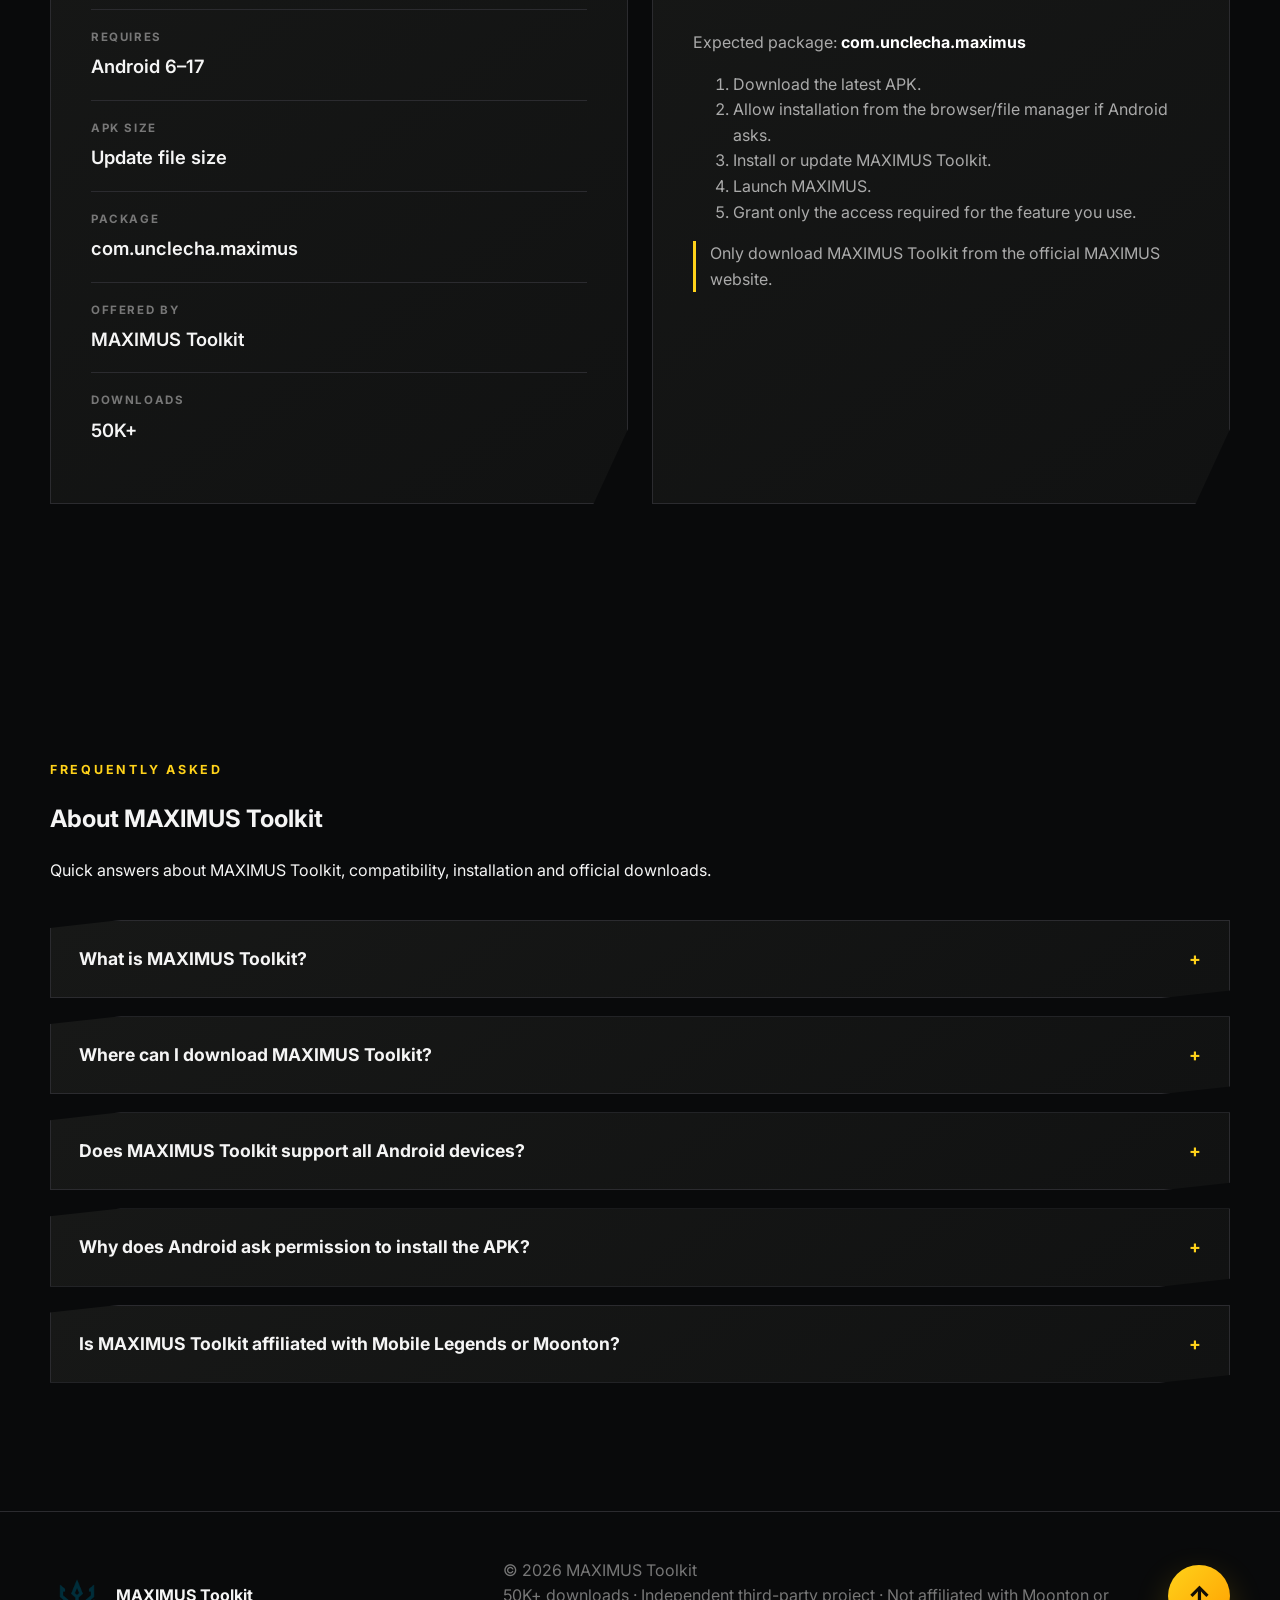
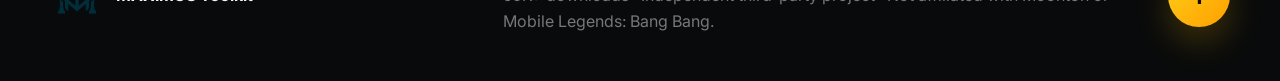
==== commit 12c76406: "Add files via upload" ====
--- a/index.html
+++ b/index.html
@@ -14,7 +14,7 @@
   <link rel="icon" href="maximus-app-icon.png" />
   <link rel="preconnect" href="https://fonts.googleapis.com" />
   <link rel="preconnect" href="https://fonts.gstatic.com" crossorigin />
-  <link href="https://fonts.googleapis.com/css2?family=Inter:wght@400;500;600;700&display=swap" rel="stylesheet" />
+  <link href="https://fonts.googleapis.com/css2?family=Inter:wght@400;500;600;700;800&display=swap" rel="stylesheet" />
   <link rel="stylesheet" href="style.css" />
 </head>
 <body>
@@ -29,10 +29,22 @@
   </header>
 
   <main>
-    <section class="play-summary section-tight reveal" aria-labelledby="app-title">
+    <section class="logo-stage section-tight reveal" aria-label="MAXIMUS showcase">
+      <div class="container logo-stage-inner">
+        <div class="logo-stage-wrap" aria-hidden="true">
+          <span class="logo-halo halo-one"></span>
+          <span class="logo-halo halo-two"></span>
+          <span class="logo-halo halo-three"></span>
+          <span class="logo-square"></span>
+          <img class="logo-stage-image" src="maximus-logo.png" alt="" />
+        </div>
+      </div>
+    </section>
+
+    <section class="play-summary section-tight reveal" aria-labelledby="app-title" id="download">
       <div class="container play-summary-inner">
         <div class="play-title-block">
-          <p class="play-publisher">MAXIMUS</p>
+          <p class="play-publisher">OFFICIAL ANDROID BUILD</p>
           <h1 class="play-app-title" id="app-title">MAXIMUS Toolkit</h1>
         </div>
 
@@ -46,13 +58,13 @@
             </div>
 
             <div class="play-meta-item">
-              <strong>Android 6.0+</strong>
+              <strong>Android 6–17</strong>
               <span>Supported</span>
             </div>
 
             <div class="play-meta-item">
-              <strong>GitHub</strong>
-              <span>Direct APK</span>
+              <strong>50K+</strong>
+              <span>Downloads</span>
             </div>
           </div>
         </div>
@@ -61,27 +73,8 @@
           <span class="play-download-icon" aria-hidden="true">↓</span>
           <span>Download APK</span>
         </a>
-      </div>
-    </section>
 
-    <section class="hero section reveal">
-      <div class="container hero-grid">
-        <div class="hero-copy">
-          <p class="eyebrow">MLBB TOOLKIT · ANDROID</p>
-          <h2>MAXIMUS Toolkit.<br><span>Build your game.<br>Own your style.</span></h2>
-          <p class="lead">Customize your Mobile Legends experience with skins, maps, battle effects, recalls, emotes and more — all from one modern toolkit.</p>
-          <div class="hero-actions">
-            <a class="btn btn-primary btn-large js-download" href="#download">↓ Download APK</a>
-            <div class="release-line"><span class="dot"></span><span id="heroVersion">Latest Version · Android 6.0+</span></div>
-          </div>
-          <p class="muted small">Direct APK download from GitHub. Android may ask you to allow installation from your browser or file manager.</p>
-        </div>
-        <div class="hero-art" aria-hidden="true">
-          <div class="hero-frame"></div>
-          <img src="maximus-app-icon.png" alt="" />
-          <span class="orbit orbit-one"></span>
-          <span class="orbit orbit-two"></span>
-        </div>
+        <p class="download-note">50K+ downloads. Android may ask you to allow installation from your browser or file manager.</p>
       </div>
     </section>
 
@@ -90,7 +83,7 @@
         <div class="quick-card"><strong>Multiple catalogs</strong><span>SKINS & CUSTOMIZATION</span></div>
         <div class="quick-card"><strong>Custom maps</strong><span>BATTLEFIELD STYLES</span></div>
         <div class="quick-card"><strong>Battle effects</strong><span>RECALL, EMOTES & MORE</span></div>
-        <div class="quick-card"><strong>Android support</strong><span>ANDROID 6.0+</span></div>
+        <div class="quick-card"><strong>Android support</strong><span>ANDROID 6–17</span></div>
       </div>
     </section>
 
@@ -137,17 +130,6 @@
       </div>
     </section>
 
-    <section class="section reveal" id="download">
-      <div class="container">
-        <div class="cta-card">
-          <p class="eyebrow">LATEST ANDROID BUILD</p>
-          <h2>Ready to open MAXIMUS?</h2>
-          <p>Download the latest MAXIMUS Toolkit APK for Android.</p>
-          <a class="btn btn-primary btn-large js-download" href="#">↓ Download APK</a>
-        </div>
-      </div>
-    </section>
-
     <section class="section reveal">
       <div class="container info-layout">
         <article class="info-card">
@@ -155,17 +137,17 @@
           <dl>
             <div><dt>VERSION</dt><dd id="infoVersion">1.0</dd></div>
             <div><dt>UPDATED</dt><dd id="infoDate">October 2026</dd></div>
-            <div><dt>REQUIRES</dt><dd>Android 6.0+</dd></div>
+            <div><dt>REQUIRES</dt><dd>Android 6–17</dd></div>
             <div><dt>APK SIZE</dt><dd id="infoSize">Update file size</dd></div>
             <div><dt>PACKAGE</dt><dd>com.unclecha.maximus</dd></div>
             <div><dt>OFFERED BY</dt><dd>MAXIMUS Toolkit</dd></div>
-            <div><dt>DOWNLOAD SOURCE</dt><dd>GitHub Releases</dd></div>
+            <div><dt>DOWNLOADS</dt><dd>50K+</dd></div>
           </dl>
         </article>
 
         <article class="install-card">
           <p class="eyebrow">BEFORE INSTALLING</p>
-          <div class="warning-row"><div class="shield">!</div><div><h3>Review Android’s install prompt</h3><p>Only continue if the package name and download source match what you expect. Android may ask you to temporarily allow installs from your browser or file manager. You can disable this permission again after installation.</p></div></div>
+          <div class="warning-row"><div class="shield">!</div><div><h3>Review Android’s install prompt</h3><p>Only continue if the package name matches what you expect. Android may ask you to temporarily allow installs from your browser or file manager. You can disable this permission again after installation.</p></div></div>
           <p class="package-line">Expected package: <strong>com.unclecha.maximus</strong></p>
           <ol>
             <li>Download the latest APK.</li>
@@ -174,7 +156,7 @@
             <li>Launch MAXIMUS.</li>
             <li>Grant only the access required for the feature you use.</li>
           </ol>
-          <p class="security-note">Only download MAXIMUS Toolkit from the official MAXIMUS website or official GitHub release page.</p>
+          <p class="security-note">Only download MAXIMUS Toolkit from the official MAXIMUS website.</p>
         </article>
       </div>
     </section>
@@ -186,9 +168,9 @@
         <p class="section-copy">Quick answers about MAXIMUS Toolkit, compatibility, installation and official downloads.</p>
         <div class="faq-list">
           <details><summary>What is MAXIMUS Toolkit?</summary><p>MAXIMUS Toolkit is an Android customization toolkit for browsing and managing supported skins, maps, recalls, emotes and battle-effect resources from one interface.</p></details>
-          <details><summary>Where can I download MAXIMUS Toolkit?</summary><p>The latest official APK is available through the Download APK buttons on this website and the official GitHub release page.</p></details>
-          <details><summary>Does MAXIMUS Toolkit support all Android devices?</summary><p>Compatibility depends on Android version, device storage access and the permission method supported by the device.</p></details>
-          <details><summary>Why does Android ask permission to install the APK?</summary><p>Android requires confirmation when installing APK files downloaded outside an app store. Only continue when the source is the official MAXIMUS website or GitHub release.</p></details>
+          <details><summary>Where can I download MAXIMUS Toolkit?</summary><p>The latest official APK is available through the Download APK buttons on this website.</p></details>
+          <details><summary>Does MAXIMUS Toolkit support all Android devices?</summary><p>MAXIMUS Toolkit is intended for supported Android devices running Android 6 through Android 17, depending on device compatibility and permission support.</p></details>
+          <details><summary>Why does Android ask permission to install the APK?</summary><p>Android requires confirmation when installing APK files downloaded outside an app store. Only continue when the source is the official MAXIMUS website.</p></details>
           <details><summary>Is MAXIMUS Toolkit affiliated with Mobile Legends or Moonton?</summary><p>No. MAXIMUS Toolkit is an independent third-party project and is not affiliated with or endorsed by Moonton or Mobile Legends: Bang Bang.</p></details>
         </div>
       </div>
@@ -196,10 +178,10 @@
   </main>
 
   <footer class="site-footer">
-    <div class="container footer-grid">
+    <div class="container footer-grid footer-grid-single">
       <div class="footer-brand"><img src="maximus-logo.png" alt="MAXIMUS logo" /><strong>MAXIMUS Toolkit</strong></div>
-      <p>© 2026 MAXIMUS Toolkit<br>Direct APK distribution · Independent third-party project · Not affiliated with Moonton or Mobile Legends: Bang Bang.</p>
-      <nav><a href="#top">Back to top ↑</a><a class="js-release" href="#">GitHub</a><a href="privacy.html">Privacy</a><a href="terms.html">Terms</a><a href="mailto:contact@example.com">Contact</a></nav>
+      <p>© 2026 MAXIMUS Toolkit<br>50K+ downloads · Independent third-party project · Not affiliated with Moonton or Mobile Legends: Bang Bang.</p>
+      <nav class="footer-nav-single"><a class="back-top-circle" href="#top" aria-label="Back to top">↑</a></nav>
     </div>
   </footer>
 
--- a/style.css
+++ b/style.css
@@ -1,32 +1,39 @@
 :root{--bg:#090A0B;--surface:#111213;--surface2:#151516;--surface3:#1B1B1D;--border:#2B2B2F;--yellow:#FFD21A;--gold:#FFC400;--orange:#FF9F00;--text:#F5F5F5;--muted:#9B9B9B;--green:#45D483;--max:1180px;--pad:clamp(18px,4vw,44px)}
-*{box-sizing:border-box}html{scroll-behavior:smooth}body{margin:0;background:var(--bg);color:var(--text);font-family:Inter,system-ui,sans-serif;line-height:1.6;overflow-x:hidden}img{display:block;max-width:100%}a{color:inherit;text-decoration:none}.container{width:min(var(--max),calc(100% - var(--pad)*2));margin-inline:auto}.section{padding:clamp(72px,10vw,140px) 0}.section-tight{padding:clamp(30px,5vw,64px) 0}.site-header{position:sticky;top:0;z-index:100;background:rgba(9,10,11,.72);backdrop-filter:blur(14px);border-bottom:1px solid rgba(255,255,255,.06);transition:.25s}.site-header.scrolled{background:rgba(9,10,11,.94)}.nav-wrap{display:flex;align-items:center;justify-content:space-between;min-height:78px;gap:18px}.brand{display:flex;align-items:center;gap:12px;font-weight:700;letter-spacing:.05em}.brand img{width:42px;height:42px;object-fit:contain}.btn{display:inline-flex;align-items:center;justify-content:center;min-height:48px;padding:0 22px;font-weight:700;border:1px solid var(--border);transition:.2s;clip-path:polygon(0 0,94% 0,100% 24%,100% 100%,6% 100%,0 76%)}.btn:hover{transform:translateY(-2px)}.btn-primary{background:linear-gradient(135deg,var(--yellow),var(--orange));color:#15100a;border-color:transparent;box-shadow:0 8px 30px rgba(255,196,0,.12)}.btn-secondary{background:var(--surface2)}.btn-large{min-height:60px;padding:0 30px}.eyebrow{color:var(--yellow);font-weight:700;letter-spacing:.22em;font-size:.78rem;margin:0 0 16px}.muted{color:var(--muted)}.small{font-size:.92rem}.app-summary-grid{display:grid;gap:26px;background:linear-gradient(145deg,#121314,#0d0e0f);border:1px solid var(--border);padding:clamp(22px,4vw,40px);clip-path:polygon(0 0,97% 0,100% 12%,100% 100%,3% 100%,0 88%)}.app-summary-main{display:flex;align-items:center;gap:18px}.app-icon{width:88px;height:88px;object-fit:contain;background:#0c0d0e;border:1px solid var(--border);padding:10px;border-radius:22px}.app-title{margin:0;font-size:clamp(1.9rem,5vw,3.2rem);line-height:1.05}.summary-stats{display:grid;grid-template-columns:repeat(3,1fr);border-top:1px solid var(--border);border-bottom:1px solid var(--border)}.summary-stats>div{padding:18px 12px;border-right:1px solid var(--border)}.summary-stats>div:last-child{border-right:0}.summary-stats strong,.summary-stats span{display:block}.summary-stats span{color:var(--muted);font-size:.8rem;margin-top:4px}.summary-actions{display:flex;flex-wrap:wrap;align-items:center;gap:12px}.summary-actions small{width:100%;color:var(--muted)}.hero-grid{display:grid;grid-template-columns:1.1fr .9fr;align-items:center;gap:clamp(40px,7vw,90px)}.hero h2,.section-title{font-size:clamp(2.5rem,7vw,5.8rem);line-height:.98;letter-spacing:-.045em;margin:0 0 28px}.hero h2 span{background:linear-gradient(90deg,var(--yellow),var(--orange));-webkit-background-clip:text;background-clip:text;color:transparent}.lead,.section-copy{color:#c8c8c8;font-size:clamp(1rem,2vw,1.25rem);max-width:760px}.hero-actions{display:flex;align-items:center;gap:18px;flex-wrap:wrap;margin-top:30px}.release-line{display:flex;align-items:center;gap:8px;color:#d8d8d8;font-weight:600}.dot{width:10px;height:10px;background:var(--green);border-radius:50%;box-shadow:0 0 0 6px rgba(69,212,131,.1)}.hero-art{position:relative;min-height:470px;display:grid;place-items:center}.hero-art img{width:min(78%,420px);position:relative;z-index:2;filter:drop-shadow(0 0 32px rgba(255,196,0,.18))}.hero-frame{position:absolute;inset:10%;border:2px solid rgba(255,196,0,.45);clip-path:polygon(8% 0,100% 0,100% 88%,92% 100%,0 100%,0 12%)}.orbit{position:absolute;border:1px solid rgba(255,196,0,.16);border-radius:50%}.orbit-one{width:78%;aspect-ratio:1}.orbit-two{width:52%;aspect-ratio:1}.quick-grid{display:grid;grid-template-columns:repeat(4,1fr);border:1px solid var(--border)}.quick-card{padding:26px;background:linear-gradient(180deg,#151616,#101111);border-right:1px solid var(--border)}.quick-card:last-child{border-right:0}.quick-card strong,.quick-card span{display:block}.quick-card span{font-size:.72rem;letter-spacing:.12em;color:var(--muted);margin-top:6px}.feature-grid{display:grid;grid-template-columns:repeat(2,1fr);gap:22px;margin-top:48px}.feature-card,.info-card,.install-card,.faq-list details,.cta-card{position:relative;background:linear-gradient(145deg,#171817,#111212);border:1px solid var(--border);clip-path:polygon(6% 0,100% 0,100% 90%,94% 100%,0 100%,0 10%)}.feature-card{padding:42px;min-height:290px}.feature-icon{width:54px;height:54px;display:grid;place-items:center;border:1px solid rgba(255,196,0,.35);color:var(--yellow);font-size:1.5rem;background:rgba(255,196,0,.06)}.feature-no{position:absolute;right:28px;top:30px;color:#4e4e4e;font-weight:700;letter-spacing:.1em}.feature-card h3{margin-top:56px;font-size:1.5rem}.feature-card p{color:#b0b0b0}.shots{display:grid;grid-auto-flow:column;grid-auto-columns:minmax(250px,31%);gap:20px;overflow-x:auto;scroll-snap-type:x mandatory;padding:20px 2px 12px;margin-top:36px}.shots img{scroll-snap-align:start;border-radius:20px;border:1px solid var(--border);aspect-ratio:9/19.5;object-fit:cover;background:#111;transition:.2s}.shots img:hover{transform:scale(1.015)}.timeline{margin-top:44px;border:1px solid var(--border);padding:36px;position:relative}.timeline:before{content:"";position:absolute;left:63px;top:58px;bottom:58px;width:1px;background:linear-gradient(var(--yellow),rgba(255,196,0,.05))}.step{display:grid;grid-template-columns:54px 1fr;gap:28px;position:relative;padding:20px 0 34px}.step>span{width:54px;height:54px;display:grid;place-items:center;border:1px solid rgba(255,196,0,.45);color:var(--yellow);font-weight:700;background:#15120b;z-index:1}.step h3{margin:4px 0 8px}.step p{margin:0;color:#aaa}.cta-card{padding:clamp(34px,7vw,76px);background:radial-gradient(circle at 20% 20%,rgba(255,196,0,.16),transparent 32%),linear-gradient(145deg,#171713,#111)}.cta-card h2{font-size:clamp(2.3rem,6vw,4.8rem);line-height:1;margin:0 0 18px}.cta-card p{color:#aaa}.info-layout{display:grid;grid-template-columns:1fr 1fr;gap:24px}.info-card,.install-card{padding:40px}.info-card dl{margin:0}.info-card dl div{padding:18px 0;border-bottom:1px solid var(--border)}.info-card dl div:last-child{border-bottom:0}.info-card dt{font-size:.72rem;letter-spacing:.14em;color:#777;font-weight:700}.info-card dd{margin:6px 0 0;font-size:1.15rem;font-weight:600}.warning-row{display:grid;grid-template-columns:56px 1fr;gap:18px}.shield{width:50px;height:58px;display:grid;place-items:center;border:2px solid var(--yellow);color:var(--yellow);font-weight:800;clip-path:polygon(50% 0,100% 18%,90% 76%,50% 100%,10% 76%,0 18%)}.install-card p,.install-card li{color:#aaa}.package-line strong{color:#fff}.security-note{border-left:3px solid var(--yellow);padding-left:14px}.faq-list{display:grid;gap:18px;margin-top:36px}.faq-list details{padding:0 28px}.faq-list summary{cursor:pointer;list-style:none;font-weight:700;font-size:1.1rem;padding:24px 0}.faq-list summary::-webkit-details-marker{display:none}.faq-list summary:after{content:"+";float:right;color:var(--yellow)}.faq-list details[open] summary:after{content:"–"}.faq-list p{color:#aaa;margin:0;padding:0 0 26px}.site-footer{border-top:1px solid var(--border);padding:46px 0}.footer-grid{display:grid;grid-template-columns:.8fr 1.4fr .8fr;gap:30px;align-items:start}.footer-brand{display:flex;align-items:center;gap:12px}.footer-brand img{width:54px}.site-footer p{color:#777;margin:0}.site-footer nav{display:grid;gap:8px;justify-items:end}.site-footer a{color:#bdbdbd}.reveal{opacity:0;transform:translateY(24px);transition:opacity .6s ease,transform .6s ease}.reveal.in-view{opacity:1;transform:none}
-@media(max-width:820px){.hero-grid,.info-layout,.footer-grid{grid-template-columns:1fr}.hero-art{min-height:360px}.quick-grid{grid-template-columns:repeat(2,1fr)}.quick-card:nth-child(2){border-right:0}.quick-card:nth-child(-n+2){border-bottom:1px solid var(--border)}.feature-grid{grid-template-columns:1fr}.shots{grid-auto-columns:88%}.summary-stats{grid-template-columns:1fr}.summary-stats>div{border-right:0;border-bottom:1px solid var(--border)}.summary-stats>div:last-child{border-bottom:0}.site-footer nav{justify-items:start}.hero h2,.section-title{font-size:clamp(2.4rem,12vw,4.2rem)}}
-@media(max-width:520px){.nav-wrap{min-height:70px}.brand span{display:none}.btn{min-height:44px;padding:0 16px;font-size:.9rem}.app-summary-main{align-items:flex-start}.app-icon{width:72px;height:72px}.quick-grid{grid-template-columns:1fr}.quick-card{border-right:0!important;border-bottom:1px solid var(--border)}.quick-card:last-child{border-bottom:0}.feature-card,.info-card,.install-card{padding:28px}.timeline{padding:24px 18px}.timeline:before{left:45px}.step{grid-template-columns:44px 1fr;gap:18px}.step>span{width:44px;height:44px}.hero-art{min-height:300px}.shots{grid-auto-columns:91%}}
-@media(prefers-reduced-motion:reduce){*{scroll-behavior:auto!important;animation:none!important;transition:none!important}.reveal{opacity:1;transform:none}}
+*{box-sizing:border-box}html{scroll-behavior:smooth}body{margin:0;background:var(--bg);color:var(--text);font-family:Inter,system-ui,sans-serif;line-height:1.6;overflow-x:hidden}img{display:block;max-width:100%}a{color:inherit;text-decoration:none}.container{width:min(var(--max),calc(100% - var(--pad)*2));margin-inline:auto}.section{padding:clamp(72px,10vw,140px) 0}.section-tight{padding:clamp(30px,5vw,64px) 0}.site-header{position:sticky;top:0;z-index:100;background:rgba(9,10,11,.72);backdrop-filter:blur(14px);border-bottom:1px solid rgba(255,255,255,.06);transition:.25s}.site-header.scrolled{background:rgba(9,10,11,.94)}.nav-wrap{display:flex;align-items:center;justify-content:space-between;min-height:78px;gap:18px}.brand{display:flex;align-items:center;gap:12px;font-weight:700;letter-spacing:.05em}.brand img{width:42px;height:42px;object-fit:contain}.btn{display:inline-flex;align-items:center;justify-content:center;min-height:48px;padding:0 22px;font-weight:700;border:1px solid var(--border);transition:.2s;clip-path:polygon(0 0,94% 0,100% 24%,100% 100%,6% 100%,0 76%)}.btn:hover{transform:translateY(-2px)}.btn-primary{background:linear-gradient(135deg,var(--yellow),var(--orange));color:#15100a;border-color:transparent;box-shadow:0 8px 30px rgba(255,196,0,.12)}.btn-secondary{background:var(--surface2)}.btn-large{min-height:60px;padding:0 30px}.eyebrow{color:var(--yellow);font-weight:700;letter-spacing:.22em;font-size:.78rem;margin:0 0 16px}.muted{color:var(--muted)}.small{font-size:.92rem}.quick-grid{display:grid;grid-template-columns:repeat(4,1fr);border:1px solid var(--border)}.quick-card{padding:26px;background:linear-gradient(180deg,#151616,#101111);border-right:1px solid var(--border)}.quick-card:last-child{border-right:0}.quick-card strong,.quick-card span{display:block}.quick-card span{font-size:.72rem;letter-spacing:.12em;color:var(--muted);margin-top:6px}.feature-grid{display:grid;grid-template-columns:repeat(2,1fr);gap:22px;margin-top:48px}.feature-card,.info-card,.install-card,.faq-list details{position:relative;background:linear-gradient(145deg,#171817,#111212);border:1px solid var(--border);clip-path:polygon(6% 0,100% 0,100% 90%,94% 100%,0 100%,0 10%)}.feature-card{padding:42px;min-height:290px}.feature-icon{width:54px;height:54px;display:grid;place-items:center;border:1px solid rgba(255,196,0,.35);color:var(--yellow);font-size:1.5rem;background:rgba(255,196,0,.06)}.feature-no{position:absolute;right:28px;top:30px;color:#4e4e4e;font-weight:700;letter-spacing:.1em}.feature-card h3{margin-top:56px;font-size:1.5rem}.feature-card p{color:#b0b0b0}.shots{display:grid;grid-auto-flow:column;grid-auto-columns:minmax(250px,31%);gap:20px;overflow-x:auto;scroll-snap-type:x mandatory;padding:20px 2px 12px;margin-top:36px}.shots img{scroll-snap-align:start;border-radius:20px;border:1px solid var(--border);aspect-ratio:9/19.5;object-fit:cover;background:#111;transition:.2s}.shots img:hover{transform:scale(1.015)}.timeline{margin-top:44px;border:1px solid var(--border);padding:36px;position:relative}.timeline:before{content:"";position:absolute;left:63px;top:58px;bottom:58px;width:1px;background:linear-gradient(var(--yellow),rgba(255,196,0,.05))}.step{display:grid;grid-template-columns:54px 1fr;gap:28px;position:relative;padding:20px 0 34px}.step>span{width:54px;height:54px;display:grid;place-items:center;border:1px solid rgba(255,196,0,.45);color:var(--yellow);font-weight:700;background:#15120b;z-index:1}.step h3{margin:4px 0 8px}.step p{margin:0;color:#aaa}.info-layout{display:grid;grid-template-columns:1fr 1fr;gap:24px}.info-card,.install-card{padding:40px}.info-card dl{margin:0}.info-card dl div{padding:18px 0;border-bottom:1px solid var(--border)}.info-card dl div:last-child{border-bottom:0}.info-card dt{font-size:.72rem;letter-spacing:.14em;color:#777;font-weight:700}.info-card dd{margin:6px 0 0;font-size:1.15rem;font-weight:600}.warning-row{display:grid;grid-template-columns:56px 1fr;gap:18px}.shield{width:50px;height:58px;display:grid;place-items:center;border:2px solid var(--yellow);color:var(--yellow);font-weight:800;clip-path:polygon(50% 0,100% 18%,90% 76%,50% 100%,10% 76%,0 18%)}.install-card p,.install-card li{color:#aaa}.package-line strong{color:#fff}.security-note{border-left:3px solid var(--yellow);padding-left:14px}.faq-list{display:grid;gap:18px;margin-top:36px}.faq-list details{padding:0 28px}.faq-list summary{cursor:pointer;list-style:none;font-weight:700;font-size:1.1rem;padding:24px 0}.faq-list summary::-webkit-details-marker{display:none}.faq-list summary:after{content:"+";float:right;color:var(--yellow)}.faq-list details[open] summary:after{content:"–"}.faq-list p{color:#aaa;margin:0;padding:0 0 26px}.site-footer{border-top:1px solid var(--border);padding:46px 0}.footer-grid{display:grid;grid-template-columns:.8fr 1.4fr .8fr;gap:30px;align-items:center}.footer-grid-single{grid-template-columns:1fr 1.5fr auto}.footer-brand{display:flex;align-items:center;gap:12px}.footer-brand img{width:54px}.site-footer p{color:#777;margin:0}.footer-nav-single{display:flex;justify-content:flex-end}.back-top-circle{width:62px;height:62px;border-radius:50%;display:grid;place-items:center;background:linear-gradient(135deg,var(--yellow),var(--orange));color:#120d05;font-size:1.55rem;font-weight:800;box-shadow:0 14px 34px rgba(255,196,0,.22);transition:transform .2s ease, box-shadow .2s ease}.back-top-circle:hover{transform:translateY(-4px);box-shadow:0 18px 38px rgba(255,196,0,.34)}.reveal{opacity:0;transform:translateY(24px);transition:opacity .6s ease,transform .6s ease}.reveal.in-view{opacity:1;transform:none}
 
+.logo-stage{padding-top:clamp(18px,4vw,42px);padding-bottom:clamp(18px,5vw,48px)}
+.logo-stage-inner{display:flex;justify-content:center;align-items:center}
+.logo-stage-wrap{position:relative;display:grid;place-items:center;min-height:clamp(260px,48vw,460px);width:min(100%,540px);margin-inline:auto}
+.logo-stage-image{width:min(64vw,300px);position:relative;z-index:3;filter:drop-shadow(0 0 18px rgba(0,119,177,.22)) drop-shadow(0 0 42px rgba(255,196,0,.12))}
+.logo-halo,.logo-square{position:absolute;pointer-events:none}
+.logo-halo{border-radius:50%;border:1px solid rgba(255,196,0,.18);animation:pulseHalo 5s ease-in-out infinite}
+.halo-one{width:min(76vw,380px);aspect-ratio:1;box-shadow:0 0 80px rgba(255,196,0,.08) inset}
+.halo-two{width:min(58vw,300px);aspect-ratio:1;animation-delay:.9s}
+.halo-three{width:min(92vw,470px);aspect-ratio:1;animation-delay:1.6s;opacity:.72}
+.logo-square{width:min(82vw,420px);aspect-ratio:1;border:2px solid rgba(255,196,0,.28);clip-path:polygon(10% 0,100% 0,100% 90%,90% 100%,0 100%,0 10%);box-shadow:0 0 42px rgba(255,196,0,.08)}
+.logo-stage-wrap:before{content:"";position:absolute;inset:16% 14%;background:radial-gradient(circle,rgba(255,196,0,.22),rgba(255,196,0,.06) 42%,transparent 68%);filter:blur(18px);animation:glowBreath 4.8s ease-in-out infinite}
+.logo-stage-wrap:after{content:"";position:absolute;inset:4%;background:radial-gradient(circle at center,rgba(0,153,255,.06),transparent 62%)}
+@keyframes pulseHalo{0%,100%{transform:scale(.96);opacity:.38}50%{transform:scale(1.05);opacity:.9}}
+@keyframes glowBreath{0%,100%{transform:scale(.92);opacity:.38}50%{transform:scale(1.06);opacity:.92}}
 
-.play-summary{padding-top:clamp(34px,6vw,72px);padding-bottom:clamp(38px,6vw,72px);background:#090A0B}
+.play-summary{padding-top:clamp(14px,3vw,28px);padding-bottom:clamp(38px,6vw,72px);background:#090A0B}
 .play-summary-inner{max-width:940px}
 .play-title-block{margin-bottom:clamp(26px,5vw,44px)}
-.play-publisher{margin:0 0 6px;color:var(--yellow);font-size:clamp(.88rem,2.6vw,1.05rem);font-weight:600}
-.play-app-title{margin:0;font-size:clamp(2.7rem,9vw,5rem);font-weight:500;letter-spacing:-.045em;line-height:1.02}
+.play-publisher{margin:0 0 6px;color:var(--yellow);font-size:clamp(.88rem,2.6vw,1.05rem);font-weight:700;letter-spacing:.2em;text-transform:uppercase}
+.play-app-title{margin:0;font-size:clamp(2.7rem,9vw,5rem);font-weight:700;letter-spacing:-.045em;line-height:1.02}
 .play-info-row{display:grid;grid-template-columns:auto 1fr;align-items:center;gap:clamp(22px,4vw,42px)}
-.play-app-icon{width:clamp(88px,18vw,128px);height:clamp(88px,18vw,128px);object-fit:contain;background:#111214;border:1px solid #2B2B2F;border-radius:24%;padding:10px}
+.play-app-icon{width:clamp(88px,18vw,128px);height:clamp(88px,18vw,128px);object-fit:contain;background:#111214;border:1px solid #2B2B2F;border-radius:24%;padding:10px;box-shadow:0 0 36px rgba(255,196,0,.07)}
 .play-meta{display:grid;grid-template-columns:repeat(3,minmax(0,1fr));align-items:stretch;width:100%}
 .play-meta-item{min-width:0;padding:4px clamp(14px,3vw,30px);border-left:1px solid #343438}
 .play-meta-item:first-child{border-left:0;padding-left:0}
 .play-meta-item strong{display:block;color:#F5F5F5;font-size:clamp(1rem,3vw,1.28rem);font-weight:700;line-height:1.25}
 .play-meta-item span{display:block;margin-top:5px;color:#A5A5A8;font-size:clamp(.72rem,2.2vw,.92rem);line-height:1.35}
-.play-download{width:100%;min-height:62px;margin-top:clamp(28px,5vw,42px);display:flex;align-items:center;justify-content:center;gap:13px;background:linear-gradient(100deg,#FFD21A 0%,#FFC400 52%,#FF9F00 100%);color:#15100A;font-size:clamp(1rem,3.5vw,1.18rem);font-weight:700;border-radius:999px;box-shadow:0 10px 30px rgba(255,196,0,.14);transition:transform .18s ease,filter .18s ease}
+.play-download{width:100%;min-height:62px;margin-top:clamp(28px,5vw,42px);display:flex;align-items:center;justify-content:center;gap:13px;background:linear-gradient(100deg,#FFD21A 0%,#FFC400 52%,#FF9F00 100%);color:#15100A;font-size:clamp(1rem,3.5vw,1.18rem);font-weight:800;border-radius:999px;box-shadow:0 10px 30px rgba(255,196,0,.14);transition:transform .18s ease,filter .18s ease}
 .play-download:hover{transform:translateY(-2px);filter:brightness(1.04)}
 .play-download-icon{font-size:1.35em;line-height:1;font-weight:800}
-@media(max-width:620px){
-  .play-title-block{margin-bottom:28px}
-  .play-info-row{grid-template-columns:82px 1fr;gap:18px}
-  .play-app-icon{width:82px;height:82px;padding:8px;border-radius:22px}
-  .play-meta-item{padding:2px 10px;text-align:center}
-  .play-meta-item:first-child{padding-left:0}
-  .play-meta-item strong{font-size:.86rem}
-  .play-meta-item span{font-size:.65rem;margin-top:4px}
-  .play-download{min-height:56px;margin-top:30px}
-}
+.download-note{margin:18px 0 0;color:#8f8f93;font-size:.98rem}
+
+@media(max-width:820px){.info-layout,.footer-grid,.footer-grid-single{grid-template-columns:1fr}.quick-grid{grid-template-columns:repeat(2,1fr)}.quick-card:nth-child(2){border-right:0}.quick-card:nth-child(-n+2){border-bottom:1px solid var(--border)}.feature-grid{grid-template-columns:1fr}.shots{grid-auto-columns:88%}.site-footer nav,.footer-nav-single{justify-content:flex-start}.section-title{font-size:clamp(2.4rem,12vw,4.2rem)}}
+@media(max-width:620px){.play-title-block{margin-bottom:28px}.play-info-row{grid-template-columns:82px 1fr;gap:18px}.play-app-icon{width:82px;height:82px;padding:8px;border-radius:22px}.play-meta-item{padding:2px 10px;text-align:center}.play-meta-item:first-child{padding-left:0}.play-meta-item strong{font-size:.86rem}.play-meta-item span{font-size:.65rem;margin-top:4px}.play-download{min-height:56px;margin-top:30px}.logo-stage-wrap{min-height:250px}.logo-stage-image{width:min(68vw,235px)}}
+@media(max-width:520px){.nav-wrap{min-height:70px}.brand span{display:none}.btn{min-height:44px;padding:0 16px;font-size:.9rem}.quick-grid{grid-template-columns:1fr}.quick-card{border-right:0!important;border-bottom:1px solid var(--border)}.quick-card:last-child{border-bottom:0}.feature-card,.info-card,.install-card{padding:28px}.timeline{padding:24px 18px}.timeline:before{left:45px}.step{grid-template-columns:44px 1fr;gap:18px}.step>span{width:44px;height:44px}.shots{grid-auto-columns:91%}.back-top-circle{width:58px;height:58px;font-size:1.4rem}}
+@media(prefers-reduced-motion:reduce){*{scroll-behavior:auto!important;animation:none!important;transition:none!important}.reveal{opacity:1;transform:none}}
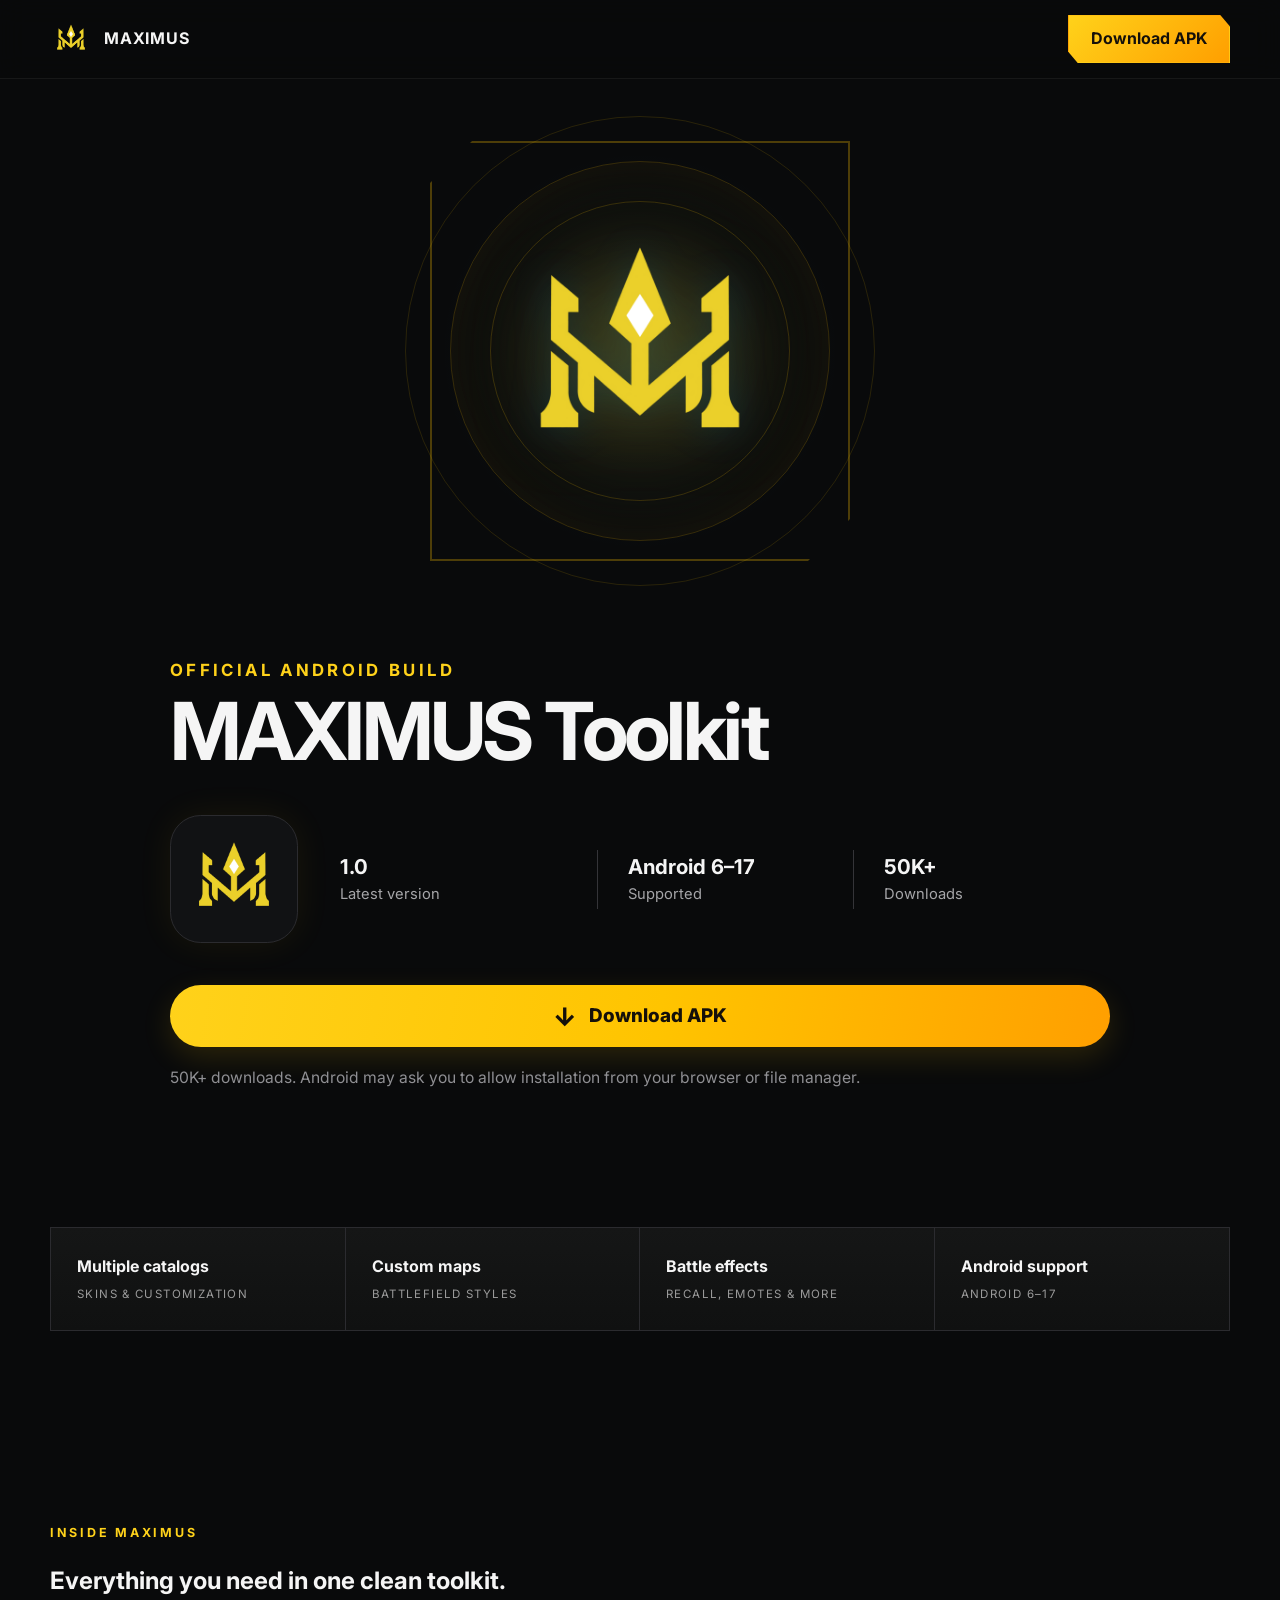
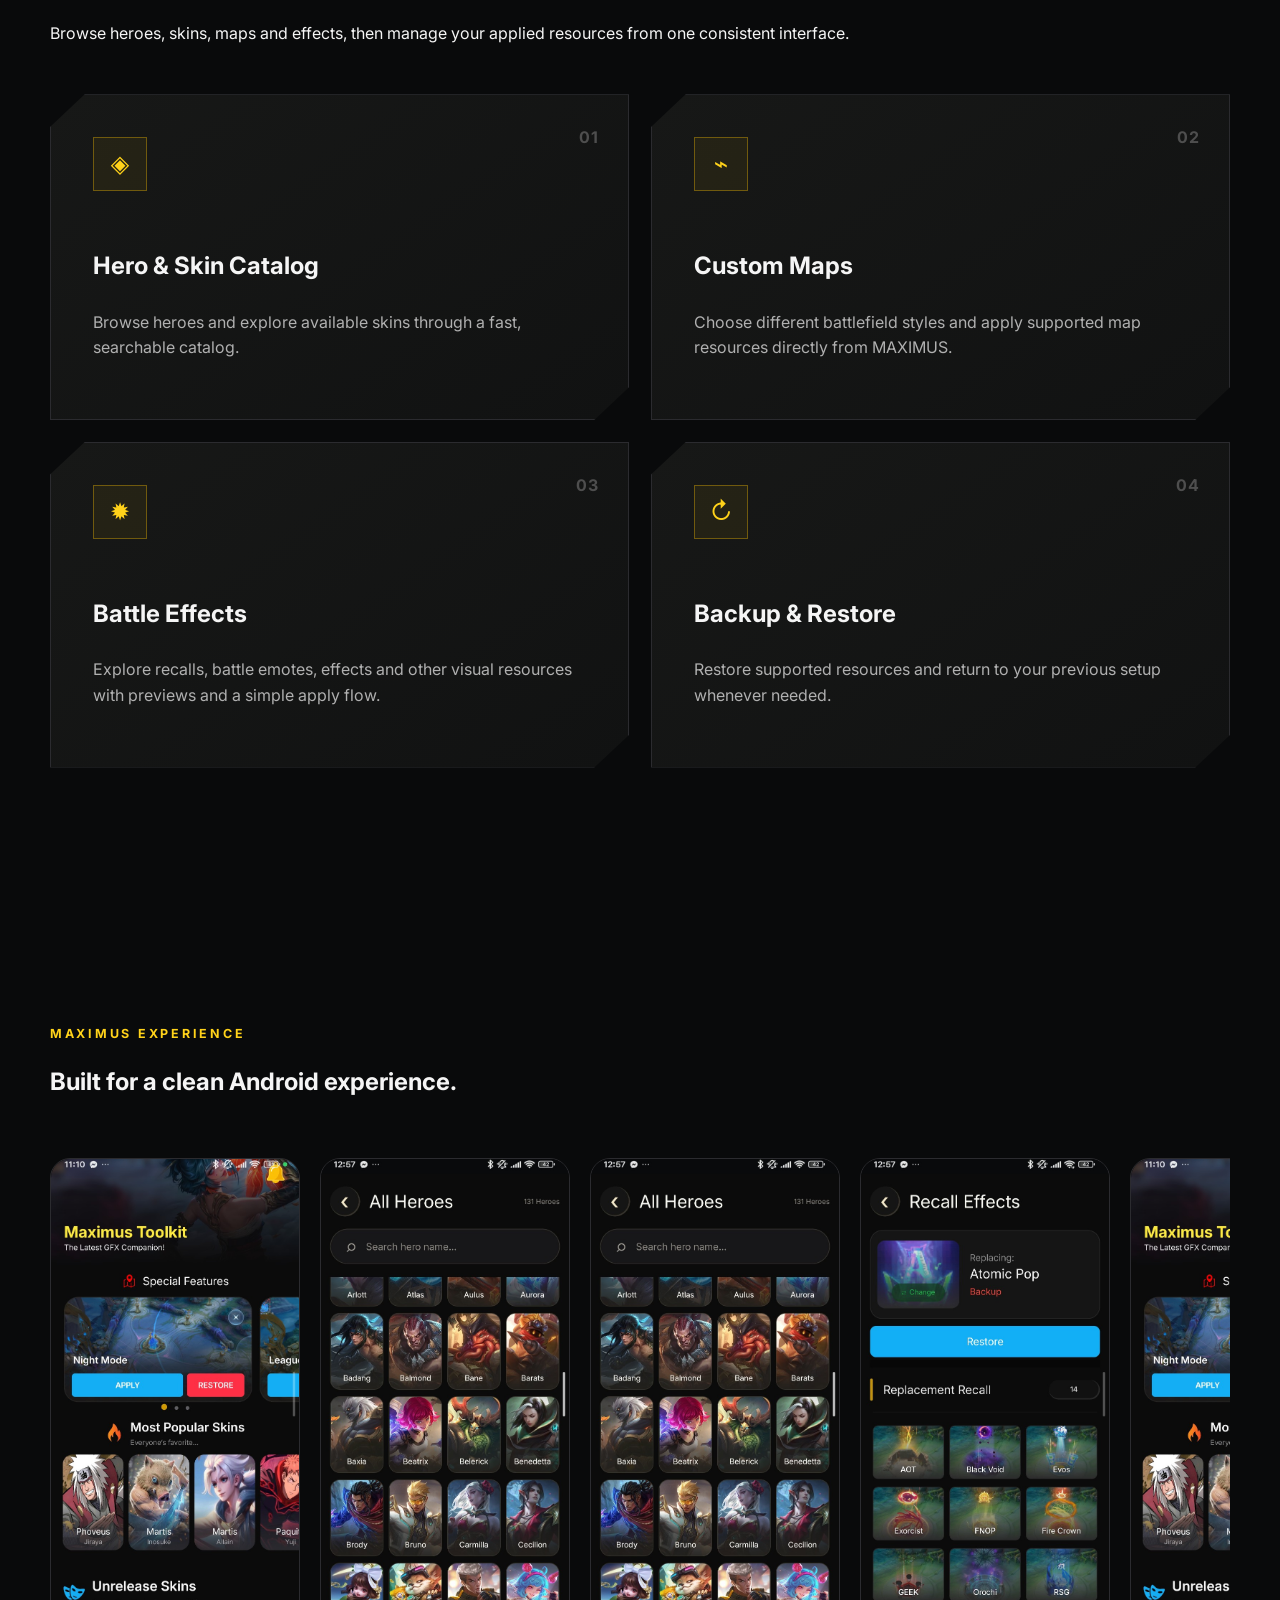
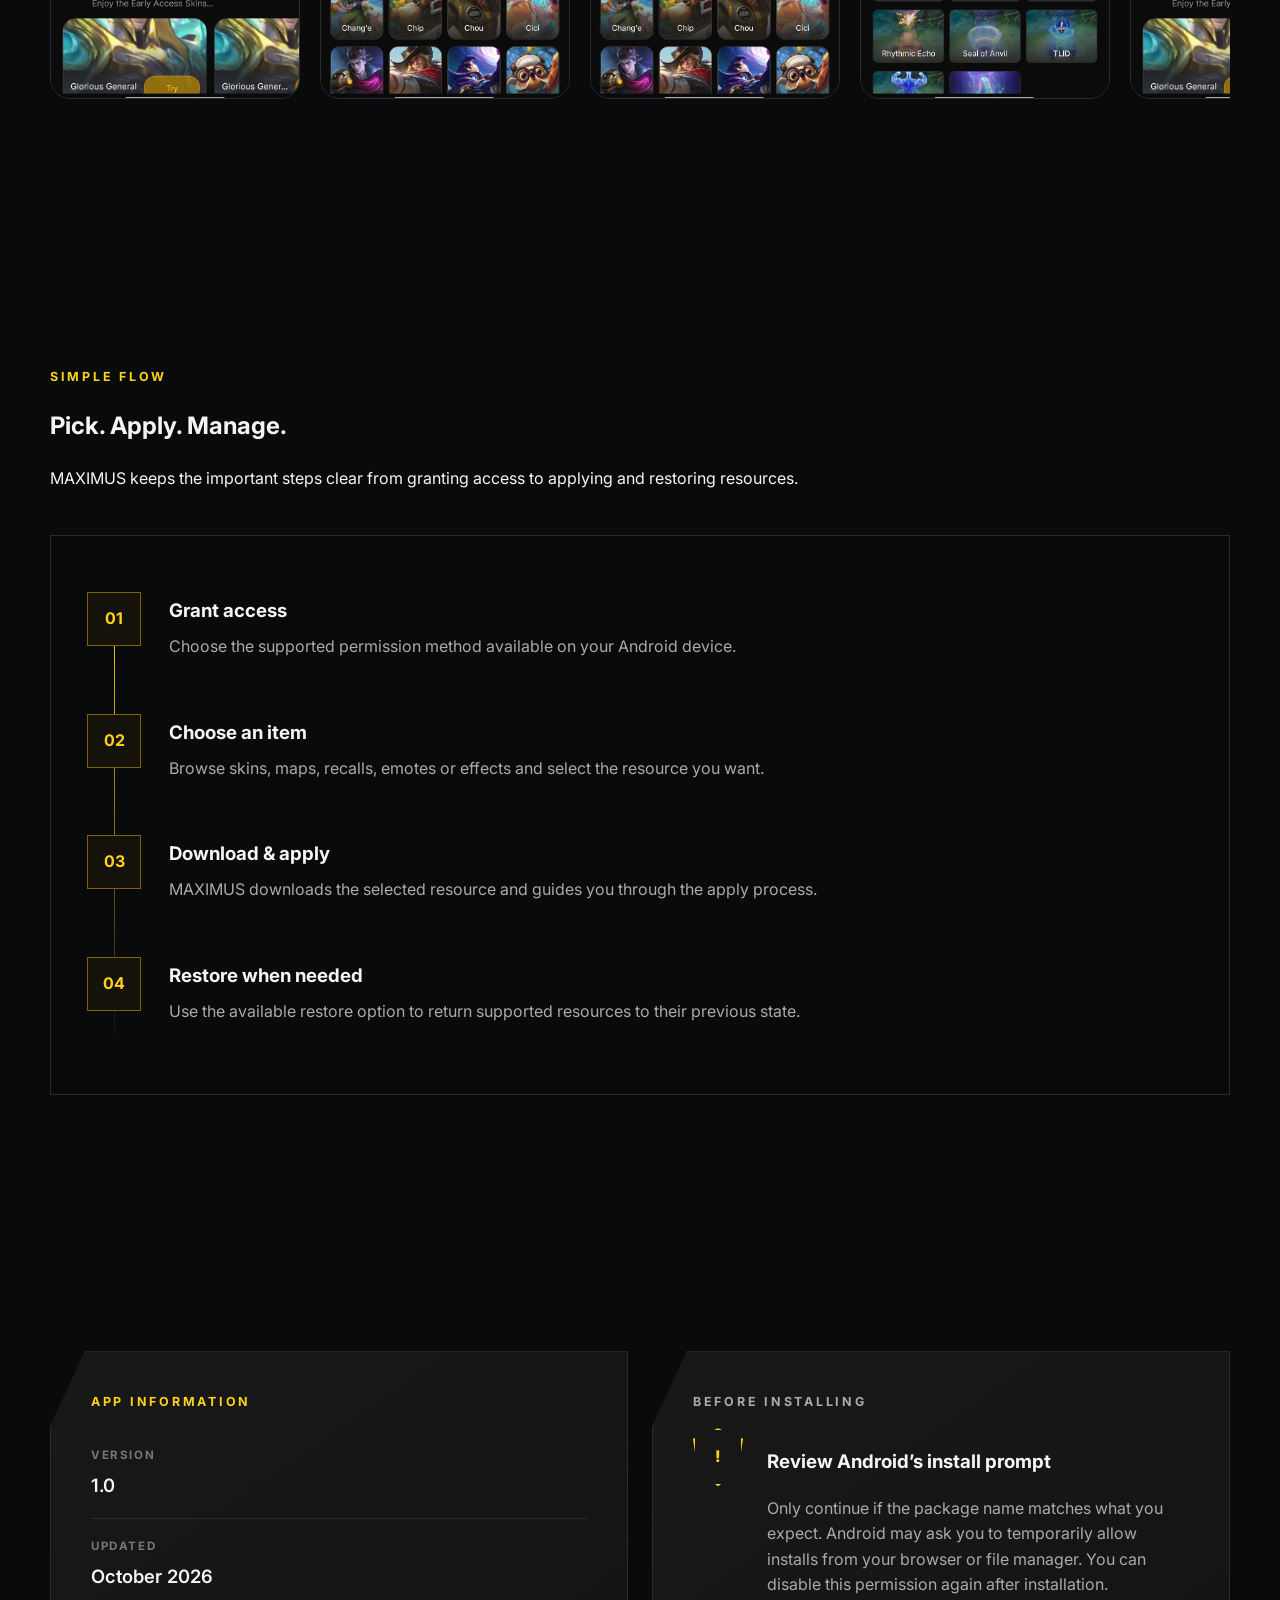
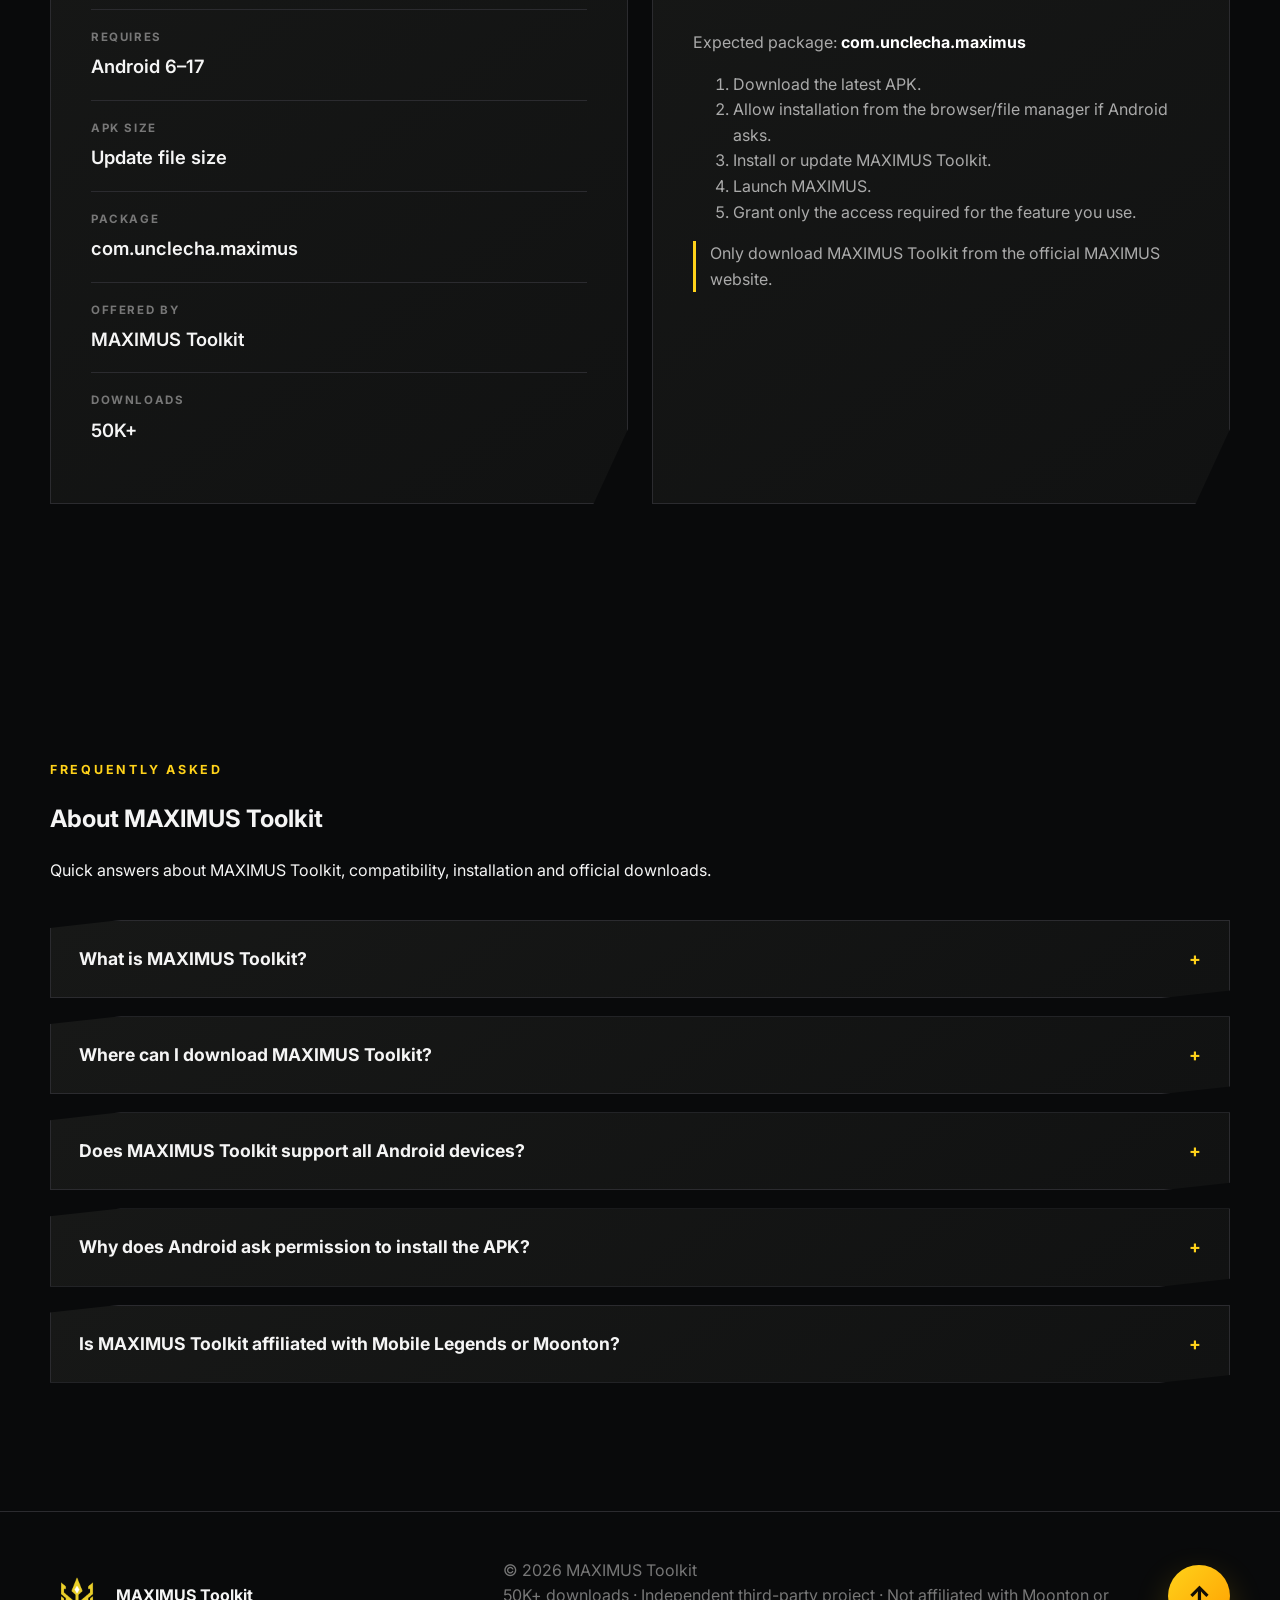
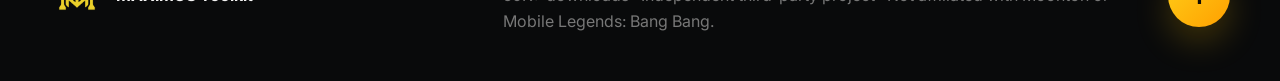
==== commit 493386e9: "Add files via upload" ====
--- a/index.html
+++ b/index.html
@@ -3,19 +3,67 @@
 <head>
   <meta charset="UTF-8" />
   <meta name="viewport" content="width=device-width, initial-scale=1, viewport-fit=cover" />
-  <title>MAXIMUS Toolkit – Android MLBB Customization Toolkit</title>
-  <meta name="description" content="Download MAXIMUS Toolkit for Android. Browse supported skins, maps, recalls, emotes, battle effects and customization resources from one clean toolkit." />
+
+  <title>MAXIMUS Toolkit APK – MLBB Skins, Maps, Recalls & Effects</title>
+  <meta name="description" content="Download MAXIMUS Toolkit APK for Android 6–17. Browse supported MLBB skins, maps, recalls, emotes and battle effects in one clean Android toolkit." />
+  <meta name="keywords" content="MAXIMUS Toolkit, MAXIMUS Toolkit APK, MAXIMUS MLBB Toolkit, MLBB skins, MLBB maps, MLBB recalls, MLBB emotes, Android toolkit" />
+  <meta name="application-name" content="MAXIMUS Toolkit" />
+  <meta name="author" content="MAXIMUS Toolkit" />
+  <meta name="robots" content="index, follow, max-image-preview:large, max-snippet:-1, max-video-preview:-1" />
+  <meta name="googlebot" content="index, follow" />
   <meta name="theme-color" content="#090A0B" />
-  <meta property="og:title" content="MAXIMUS Toolkit" />
-  <meta property="og:description" content="Android customization toolkit with skins, maps, recalls, emotes and effects." />
+
+  <link rel="canonical" href="https://azizboy2007.github.io/MaximusWeb/" />
+
   <meta property="og:type" content="website" />
-  <meta property="og:image" content="maximus-app-icon.png" />
+  <meta property="og:site_name" content="MAXIMUS Toolkit" />
+  <meta property="og:title" content="MAXIMUS Toolkit APK – MLBB Skins, Maps, Recalls & Effects" />
+  <meta property="og:description" content="Download MAXIMUS Toolkit APK for Android 6–17. Browse supported MLBB skins, maps, recalls, emotes and battle effects." />
+  <meta property="og:url" content="https://azizboy2007.github.io/MaximusWeb/" />
+  <meta property="og:image" content="https://azizboy2007.github.io/MaximusWeb/maximus-app-icon.png" />
+  <meta property="og:image:alt" content="MAXIMUS Toolkit app icon" />
+
   <meta name="twitter:card" content="summary_large_image" />
+  <meta name="twitter:title" content="MAXIMUS Toolkit APK – MLBB Skins, Maps, Recalls & Effects" />
+  <meta name="twitter:description" content="Download MAXIMUS Toolkit APK for Android 6–17 and browse supported MLBB customization resources." />
+  <meta name="twitter:image" content="https://azizboy2007.github.io/MaximusWeb/maximus-app-icon.png" />
+
   <link rel="icon" href="maximus-app-icon.png" />
   <link rel="preconnect" href="https://fonts.googleapis.com" />
   <link rel="preconnect" href="https://fonts.gstatic.com" crossorigin />
   <link href="https://fonts.googleapis.com/css2?family=Inter:wght@400;500;600;700;800&display=swap" rel="stylesheet" />
   <link rel="stylesheet" href="style.css" />
+
+  <script type="application/ld+json">
+  {
+    "@context": "https://schema.org",
+    "@type": "SoftwareApplication",
+    "name": "MAXIMUS Toolkit",
+    "alternateName": "MAXIMUS Toolkit APK",
+    "url": "https://azizboy2007.github.io/MaximusWeb/",
+    "image": "https://azizboy2007.github.io/MaximusWeb/maximus-app-icon.png",
+    "description": "Android customization toolkit for supported MLBB skins, maps, recalls, emotes and battle effects.",
+    "applicationCategory": "UtilitiesApplication",
+    "operatingSystem": "Android 6–17",
+    "softwareVersion": "1.0",
+    "downloadUrl": "https://azizboy2007.github.io/MaximusWeb/",
+    "publisher": {
+      "@type": "Organization",
+      "name": "MAXIMUS Toolkit"
+    },
+    "isAccessibleForFree": true
+  }
+  </script>
+
+  <script type="application/ld+json">
+  {
+    "@context": "https://schema.org",
+    "@type": "WebSite",
+    "name": "MAXIMUS Toolkit",
+    "alternateName": "MAXIMUS Toolkit APK",
+    "url": "https://azizboy2007.github.io/MaximusWeb/"
+  }
+  </script>
 </head>
 <body>
   <header class="site-header" id="top">
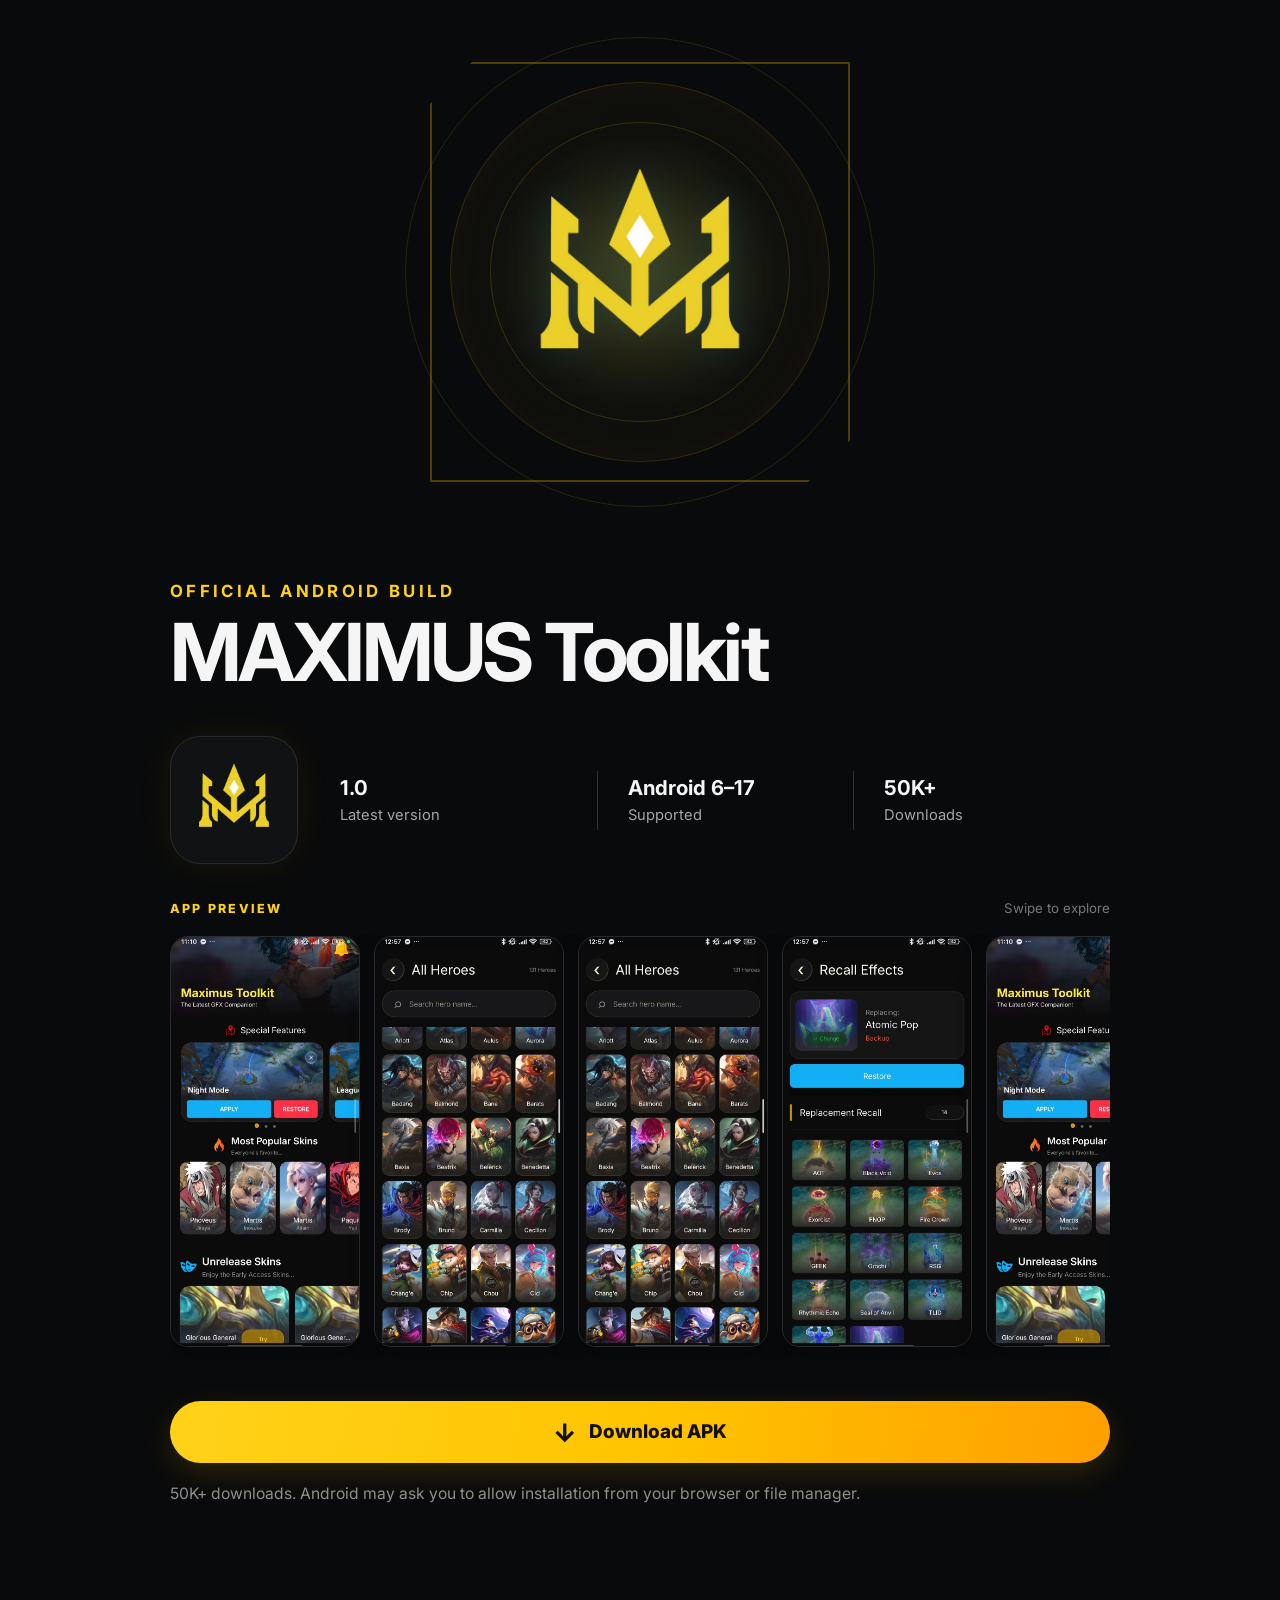
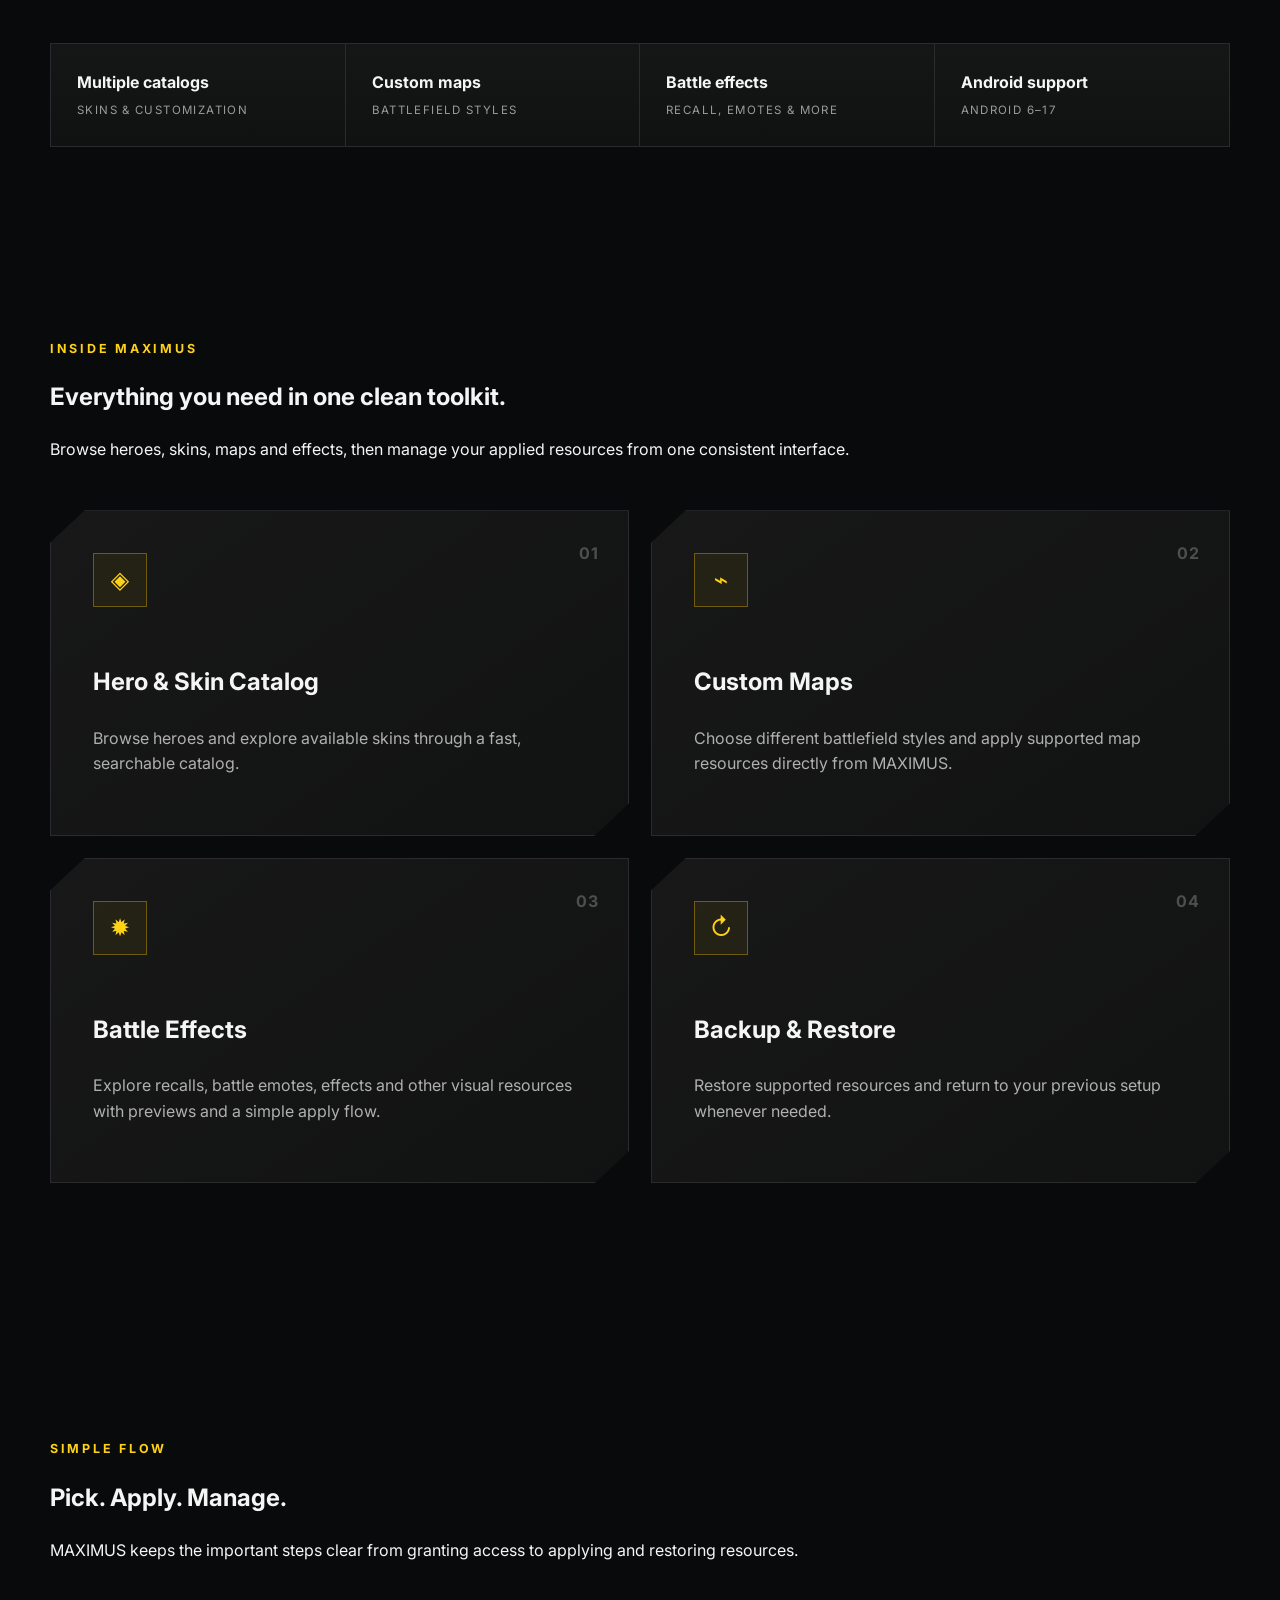
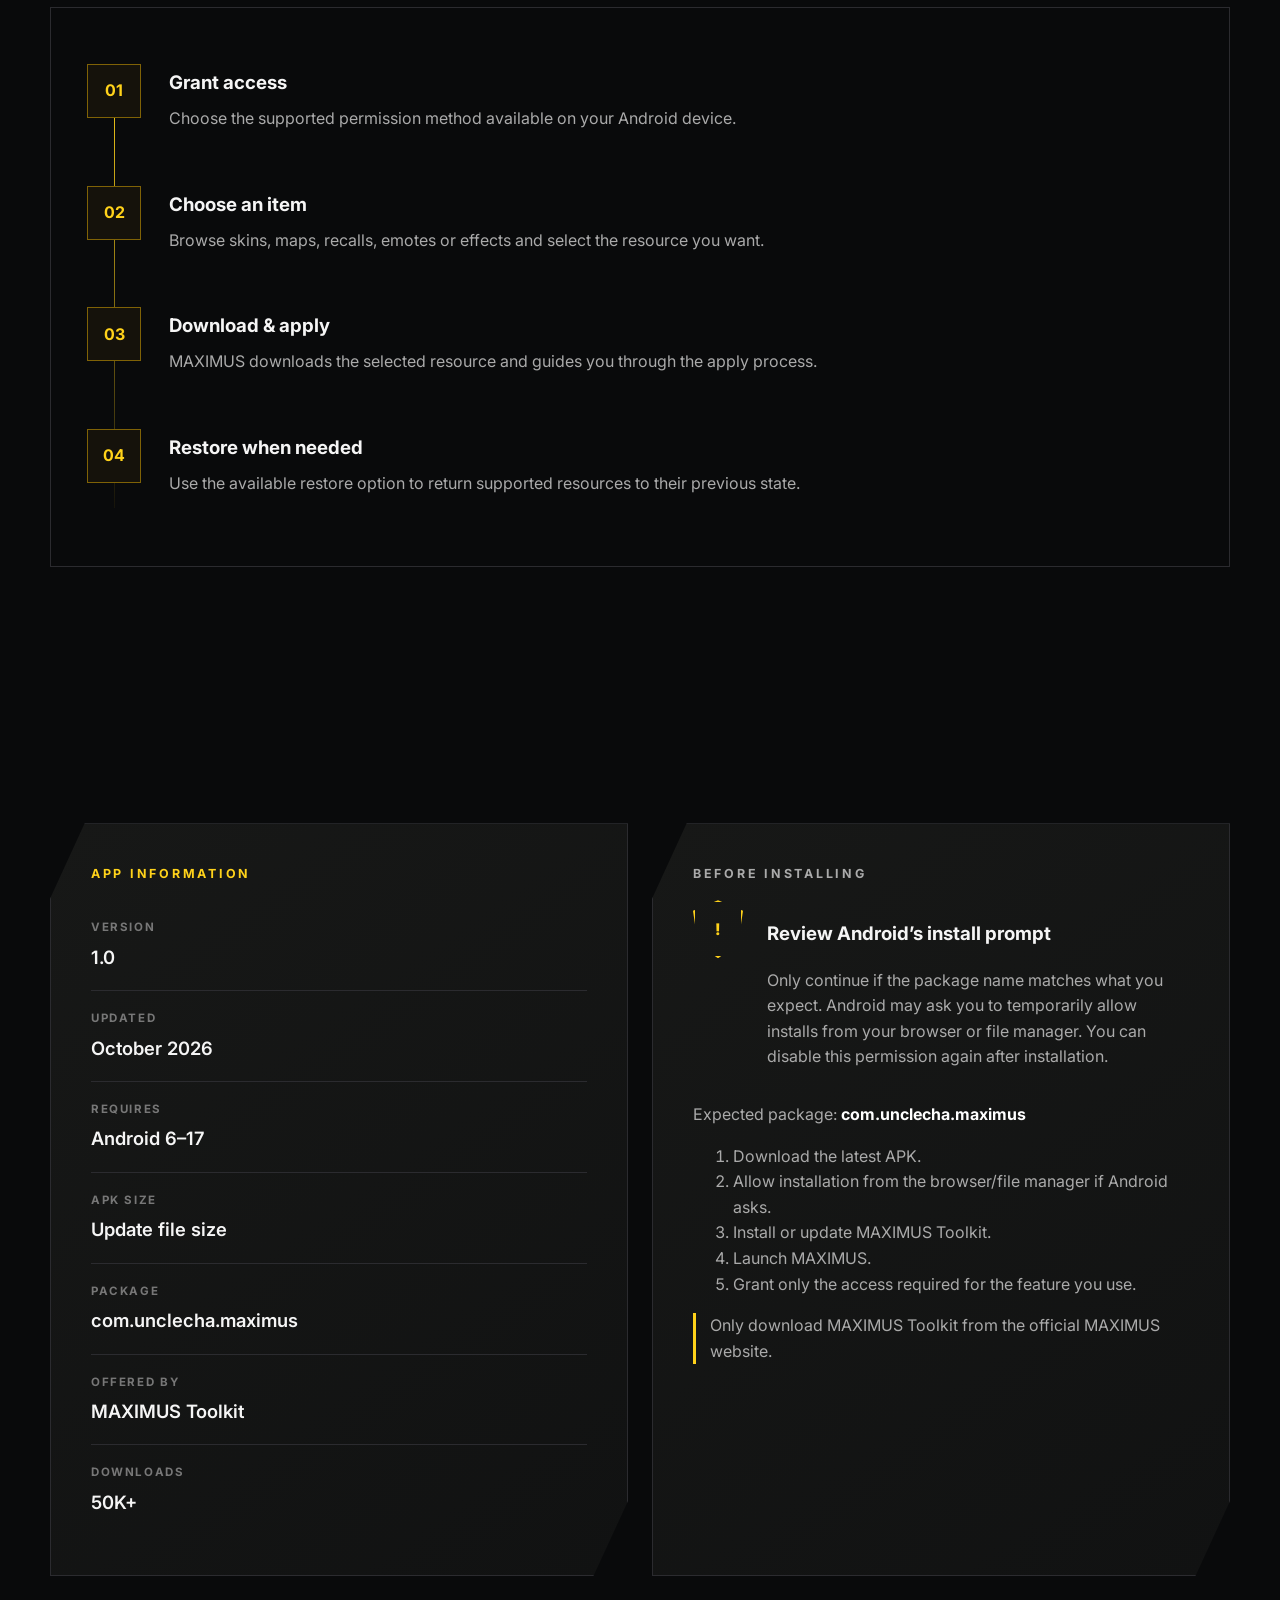
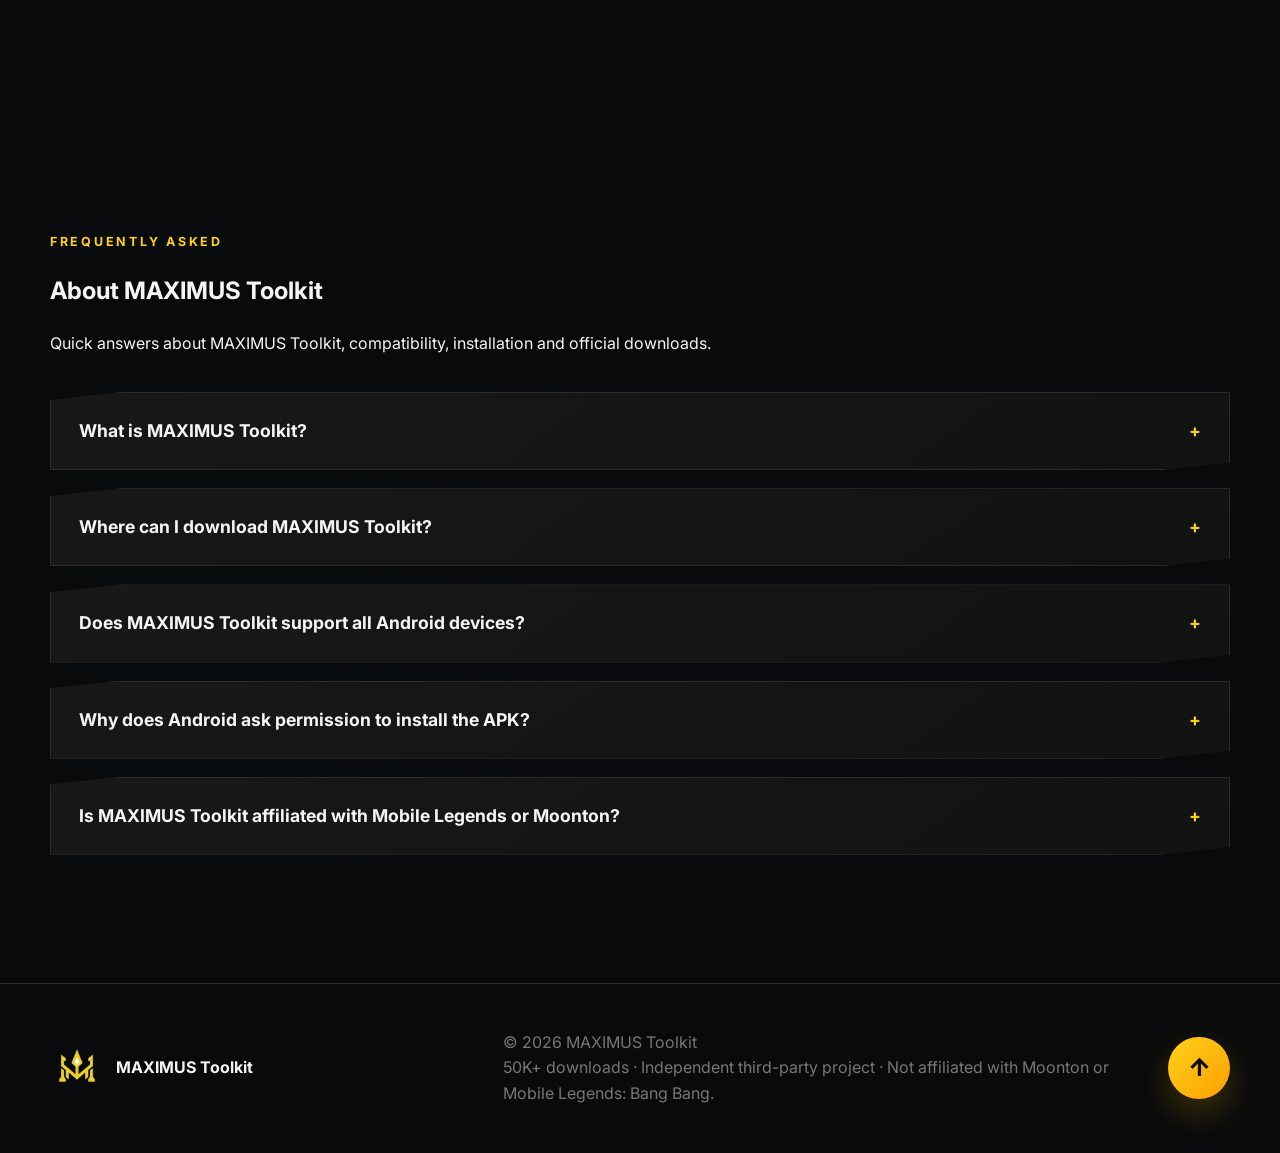
==== commit e31dc256: "Add files via upload" ====
--- a/index.html
+++ b/index.html
@@ -13,20 +13,20 @@
   <meta name="googlebot" content="index, follow" />
   <meta name="theme-color" content="#090A0B" />
 
-  <link rel="canonical" href="https://azizboy2007.github.io/MaximusWeb/" />
+  <link rel="canonical" href="https://maximustoolkit.com/" />
 
   <meta property="og:type" content="website" />
   <meta property="og:site_name" content="MAXIMUS Toolkit" />
   <meta property="og:title" content="MAXIMUS Toolkit APK – MLBB Skins, Maps, Recalls & Effects" />
   <meta property="og:description" content="Download MAXIMUS Toolkit APK for Android 6–17. Browse supported MLBB skins, maps, recalls, emotes and battle effects." />
-  <meta property="og:url" content="https://azizboy2007.github.io/MaximusWeb/" />
-  <meta property="og:image" content="https://azizboy2007.github.io/MaximusWeb/maximus-app-icon.png" />
+  <meta property="og:url" content="https://maximustoolkit.com/" />
+  <meta property="og:image" content="https://maximustoolkit.com/maximus-app-icon.png" />
   <meta property="og:image:alt" content="MAXIMUS Toolkit app icon" />
 
   <meta name="twitter:card" content="summary_large_image" />
   <meta name="twitter:title" content="MAXIMUS Toolkit APK – MLBB Skins, Maps, Recalls & Effects" />
   <meta name="twitter:description" content="Download MAXIMUS Toolkit APK for Android 6–17 and browse supported MLBB customization resources." />
-  <meta name="twitter:image" content="https://azizboy2007.github.io/MaximusWeb/maximus-app-icon.png" />
+  <meta name="twitter:image" content="https://maximustoolkit.com/maximus-app-icon.png" />
 
   <link rel="icon" href="maximus-app-icon.png" />
   <link rel="preconnect" href="https://fonts.googleapis.com" />
@@ -40,13 +40,13 @@
     "@type": "SoftwareApplication",
     "name": "MAXIMUS Toolkit",
     "alternateName": "MAXIMUS Toolkit APK",
-    "url": "https://azizboy2007.github.io/MaximusWeb/",
-    "image": "https://azizboy2007.github.io/MaximusWeb/maximus-app-icon.png",
+    "url": "https://maximustoolkit.com/",
+    "image": "https://maximustoolkit.com/maximus-app-icon.png",
     "description": "Android customization toolkit for supported MLBB skins, maps, recalls, emotes and battle effects.",
     "applicationCategory": "UtilitiesApplication",
     "operatingSystem": "Android 6–17",
     "softwareVersion": "1.0",
-    "downloadUrl": "https://azizboy2007.github.io/MaximusWeb/",
+    "downloadUrl": "https://github.com/azizboy2007/MaximusWeb/raw/refs/heads/main/maximus%20v1%20beta.apk",
     "publisher": {
       "@type": "Organization",
       "name": "MAXIMUS Toolkit"
@@ -61,22 +61,13 @@
     "@type": "WebSite",
     "name": "MAXIMUS Toolkit",
     "alternateName": "MAXIMUS Toolkit APK",
-    "url": "https://azizboy2007.github.io/MaximusWeb/"
+    "url": "https://maximustoolkit.com/"
   }
   </script>
 </head>
 <body>
-  <header class="site-header" id="top">
-    <div class="container nav-wrap">
-      <a class="brand" href="#top" aria-label="MAXIMUS home">
-        <img src="maximus-logo.png" alt="MAXIMUS logo" />
-        <span>MAXIMUS</span>
-      </a>
-      <a class="btn btn-primary js-download" href="#download">Download APK</a>
-    </div>
-  </header>
-
-  <main>
+
+  <main id="top">
     <section class="logo-stage section-tight reveal" aria-label="MAXIMUS showcase">
       <div class="container logo-stage-inner">
         <div class="logo-stage-wrap" aria-hidden="true">
@@ -114,6 +105,21 @@
               <strong>50K+</strong>
               <span>Downloads</span>
             </div>
+          </div>
+        </div>
+
+        <div class="top-preview" aria-label="MAXIMUS app preview screenshots">
+          <div class="top-preview-head">
+            <span>APP PREVIEW</span>
+            <small>Swipe to explore</small>
+          </div>
+          <div class="top-preview-track" tabindex="0">
+            <img src="screenshot-dashboard.png" alt="MAXIMUS dashboard preview" />
+            <img src="screenshot-heroes.png" alt="MAXIMUS heroes preview" />
+            <img src="screenshot-skins.png" alt="MAXIMUS skins preview" />
+            <img src="screenshot-recalls.png" alt="MAXIMUS recalls preview" />
+            <img src="screenshot-emotes.png" alt="MAXIMUS emotes preview" />
+            <img src="screenshot-maps.png" alt="MAXIMUS maps preview" />
           </div>
         </div>
 
@@ -149,20 +155,6 @@
       </div>
     </section>
 
-    <section class="section reveal">
-      <div class="container">
-        <p class="eyebrow">MAXIMUS EXPERIENCE</p>
-        <h2 class="section-title">Built for a clean Android experience.</h2>
-        <div class="shots" tabindex="0" aria-label="MAXIMUS screenshots">
-          <img src="screenshot-dashboard.png" alt="MAXIMUS dashboard screenshot" />
-          <img src="screenshot-heroes.png" alt="MAXIMUS heroes screenshot" />
-          <img src="screenshot-skins.png" alt="MAXIMUS skins screenshot" />
-          <img src="screenshot-recalls.png" alt="MAXIMUS recalls screenshot" />
-          <img src="screenshot-emotes.png" alt="MAXIMUS emotes screenshot" />
-          <img src="screenshot-maps.png" alt="MAXIMUS maps screenshot" />
-        </div>
-      </div>
-    </section>
 
     <section class="section reveal">
       <div class="container">
--- a/style.css
+++ b/style.css
@@ -37,3 +37,5 @@
 @media(max-width:620px){.play-title-block{margin-bottom:28px}.play-info-row{grid-template-columns:82px 1fr;gap:18px}.play-app-icon{width:82px;height:82px;padding:8px;border-radius:22px}.play-meta-item{padding:2px 10px;text-align:center}.play-meta-item:first-child{padding-left:0}.play-meta-item strong{font-size:.86rem}.play-meta-item span{font-size:.65rem;margin-top:4px}.play-download{min-height:56px;margin-top:30px}.logo-stage-wrap{min-height:250px}.logo-stage-image{width:min(68vw,235px)}}
 @media(max-width:520px){.nav-wrap{min-height:70px}.brand span{display:none}.btn{min-height:44px;padding:0 16px;font-size:.9rem}.quick-grid{grid-template-columns:1fr}.quick-card{border-right:0!important;border-bottom:1px solid var(--border)}.quick-card:last-child{border-bottom:0}.feature-card,.info-card,.install-card{padding:28px}.timeline{padding:24px 18px}.timeline:before{left:45px}.step{grid-template-columns:44px 1fr;gap:18px}.step>span{width:44px;height:44px}.shots{grid-auto-columns:91%}.back-top-circle{width:58px;height:58px;font-size:1.4rem}}
 @media(prefers-reduced-motion:reduce){*{scroll-behavior:auto!important;animation:none!important;transition:none!important}.reveal{opacity:1;transform:none}}
+
+.top-preview{margin-top:34px}.top-preview-head{display:flex;align-items:center;justify-content:space-between;gap:16px;margin-bottom:14px}.top-preview-head span{color:var(--yellow);font-size:.78rem;font-weight:800;letter-spacing:.18em}.top-preview-head small{color:#777}.top-preview-track{display:grid;grid-auto-flow:column;grid-auto-columns:minmax(190px,28%);gap:14px;overflow-x:auto;scroll-snap-type:x mandatory;padding:2px 2px 12px;overscroll-behavior-inline:contain}.top-preview-track img{scroll-snap-align:start;width:100%;aspect-ratio:9/19.5;object-fit:cover;border-radius:18px;border:1px solid var(--border);background:#111;box-shadow:0 12px 28px rgba(0,0,0,.22)}@media(max-width:820px){.top-preview-track{grid-auto-columns:58%}}@media(max-width:520px){.top-preview{margin-top:28px}.top-preview-track{grid-auto-columns:74%}.top-preview-head small{font-size:.72rem}}
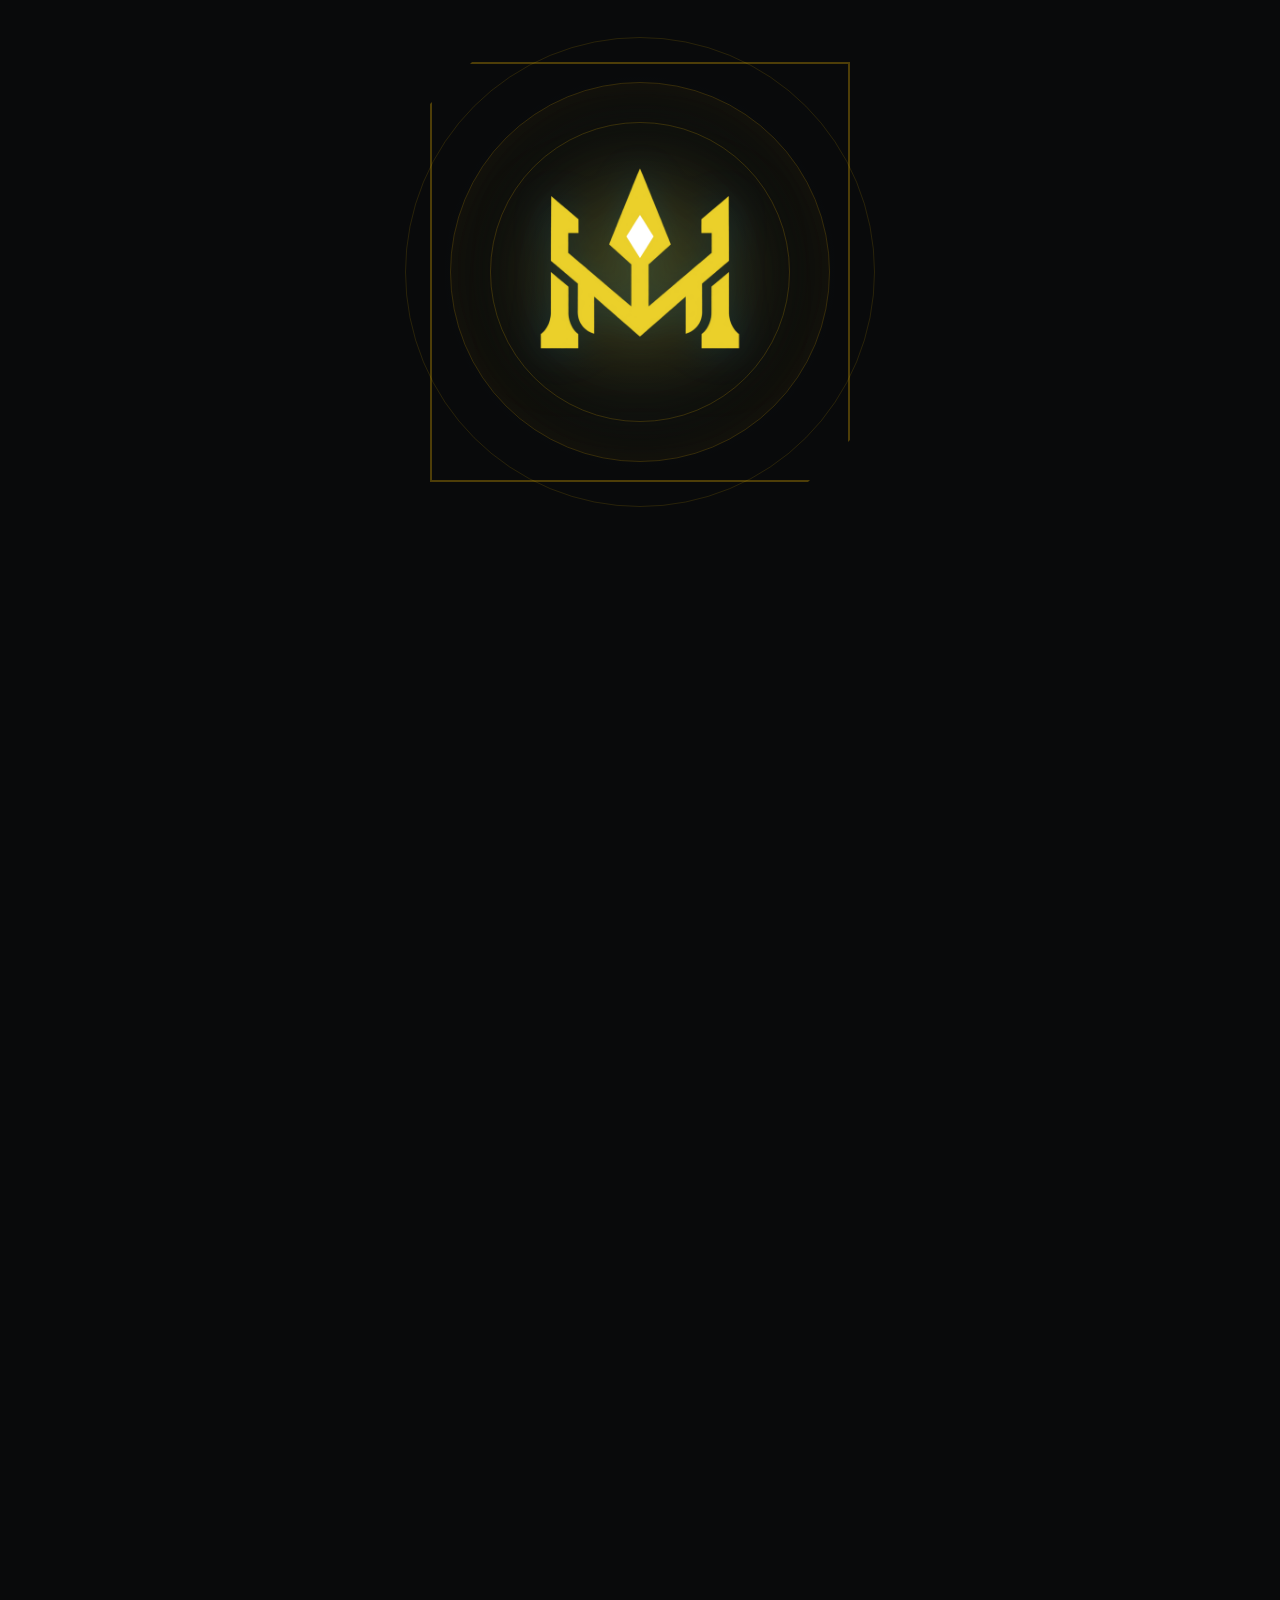
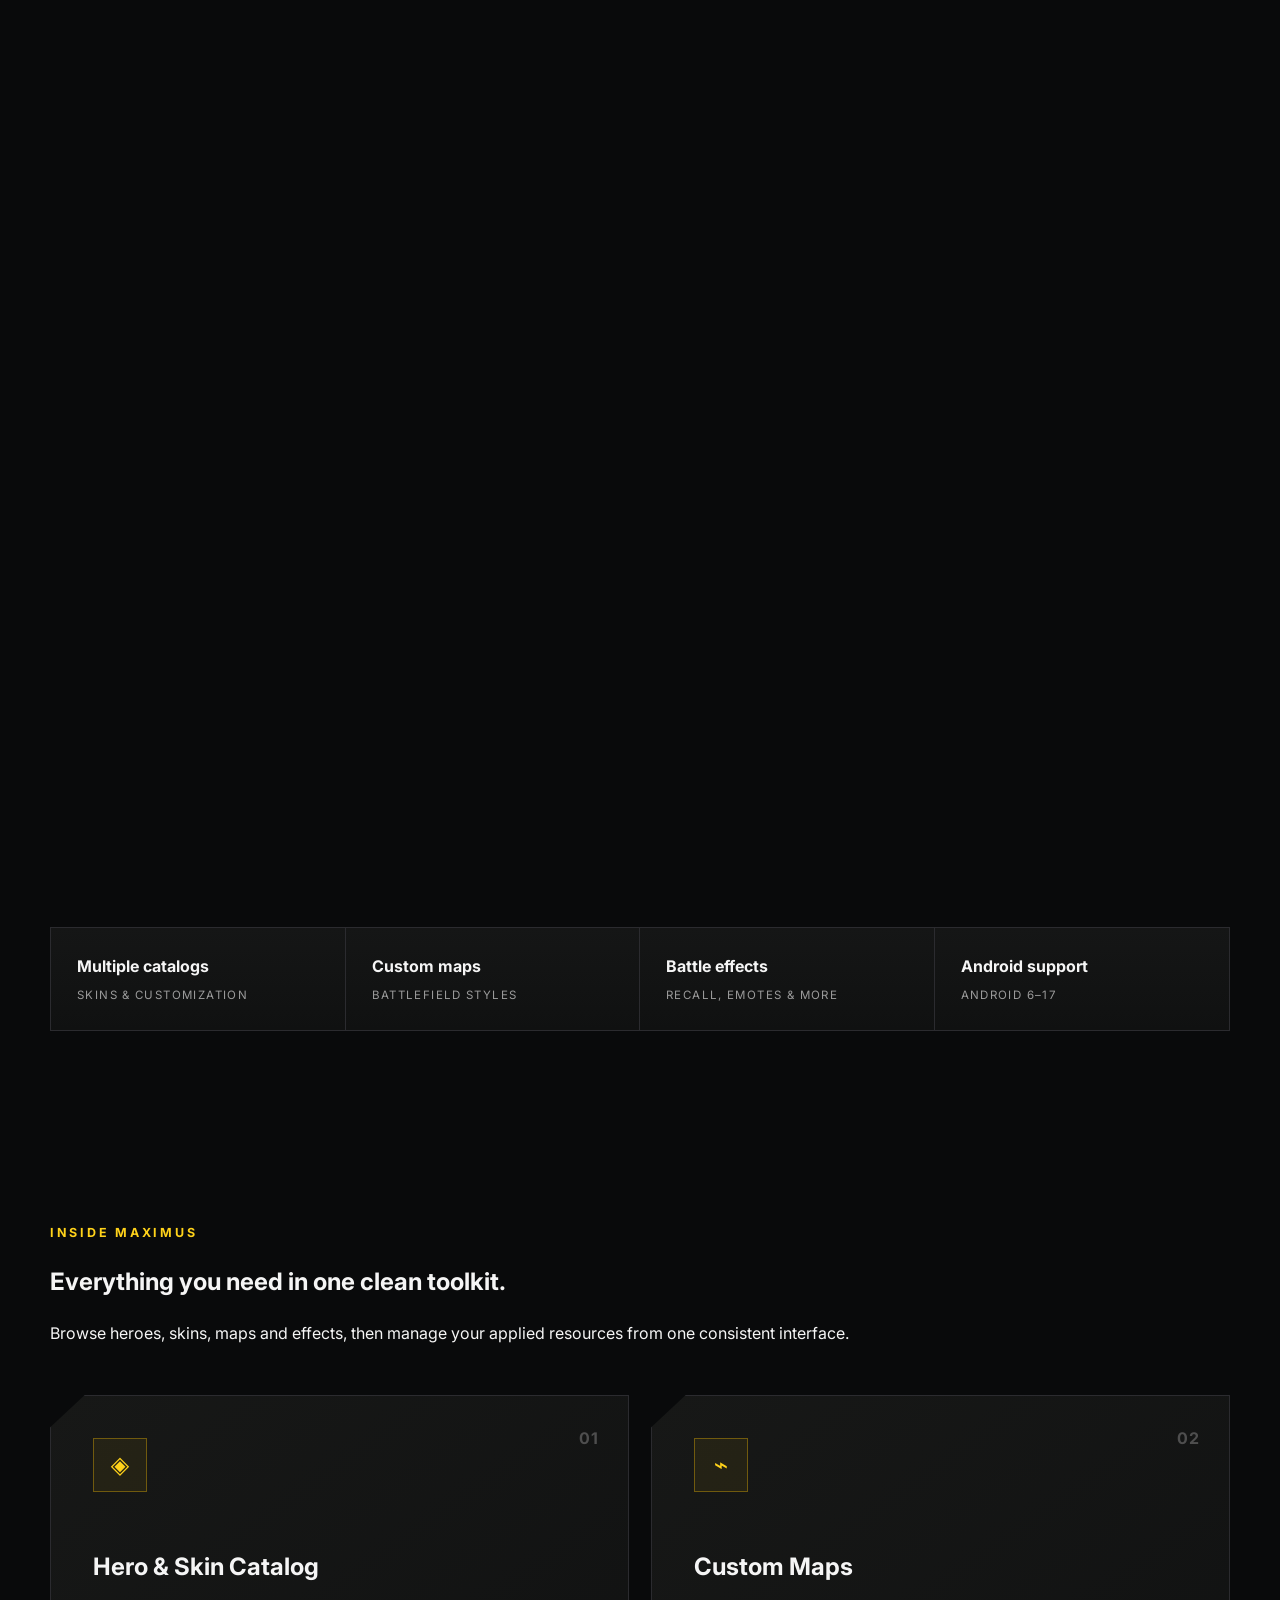
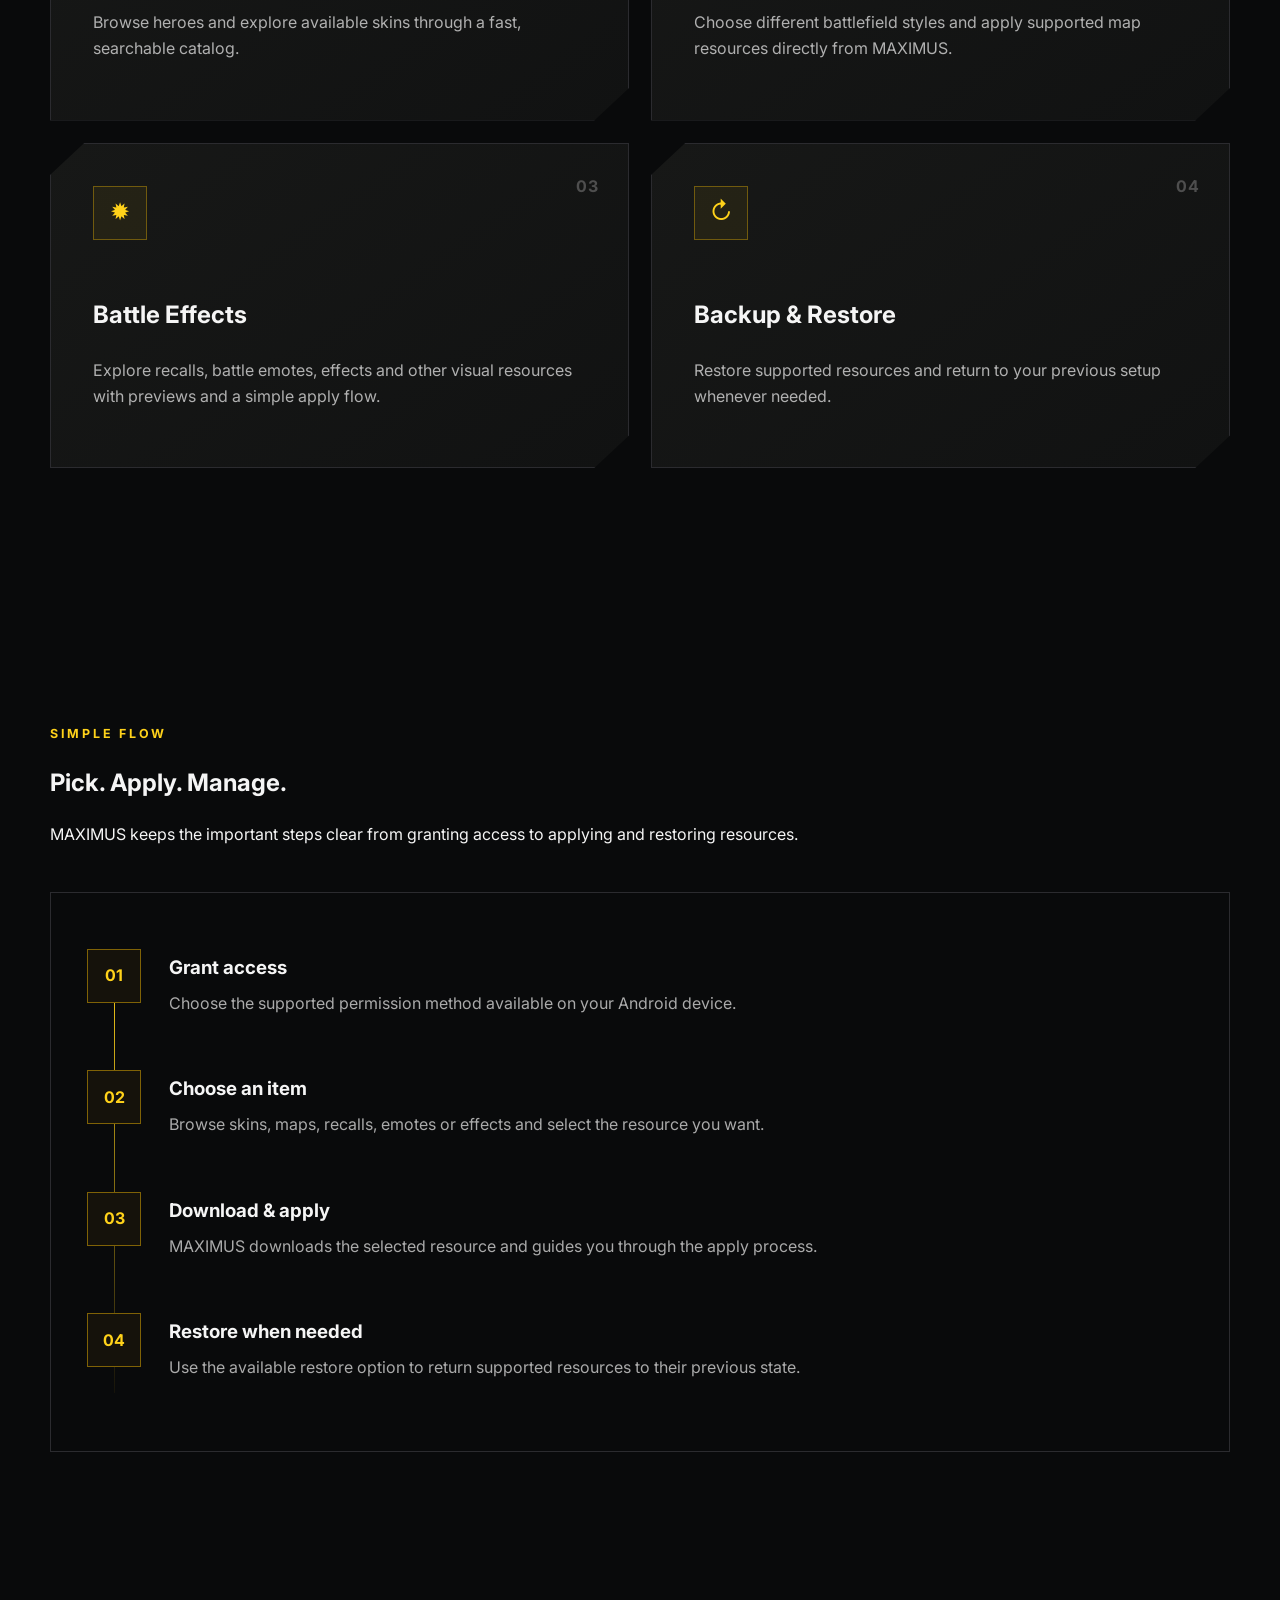
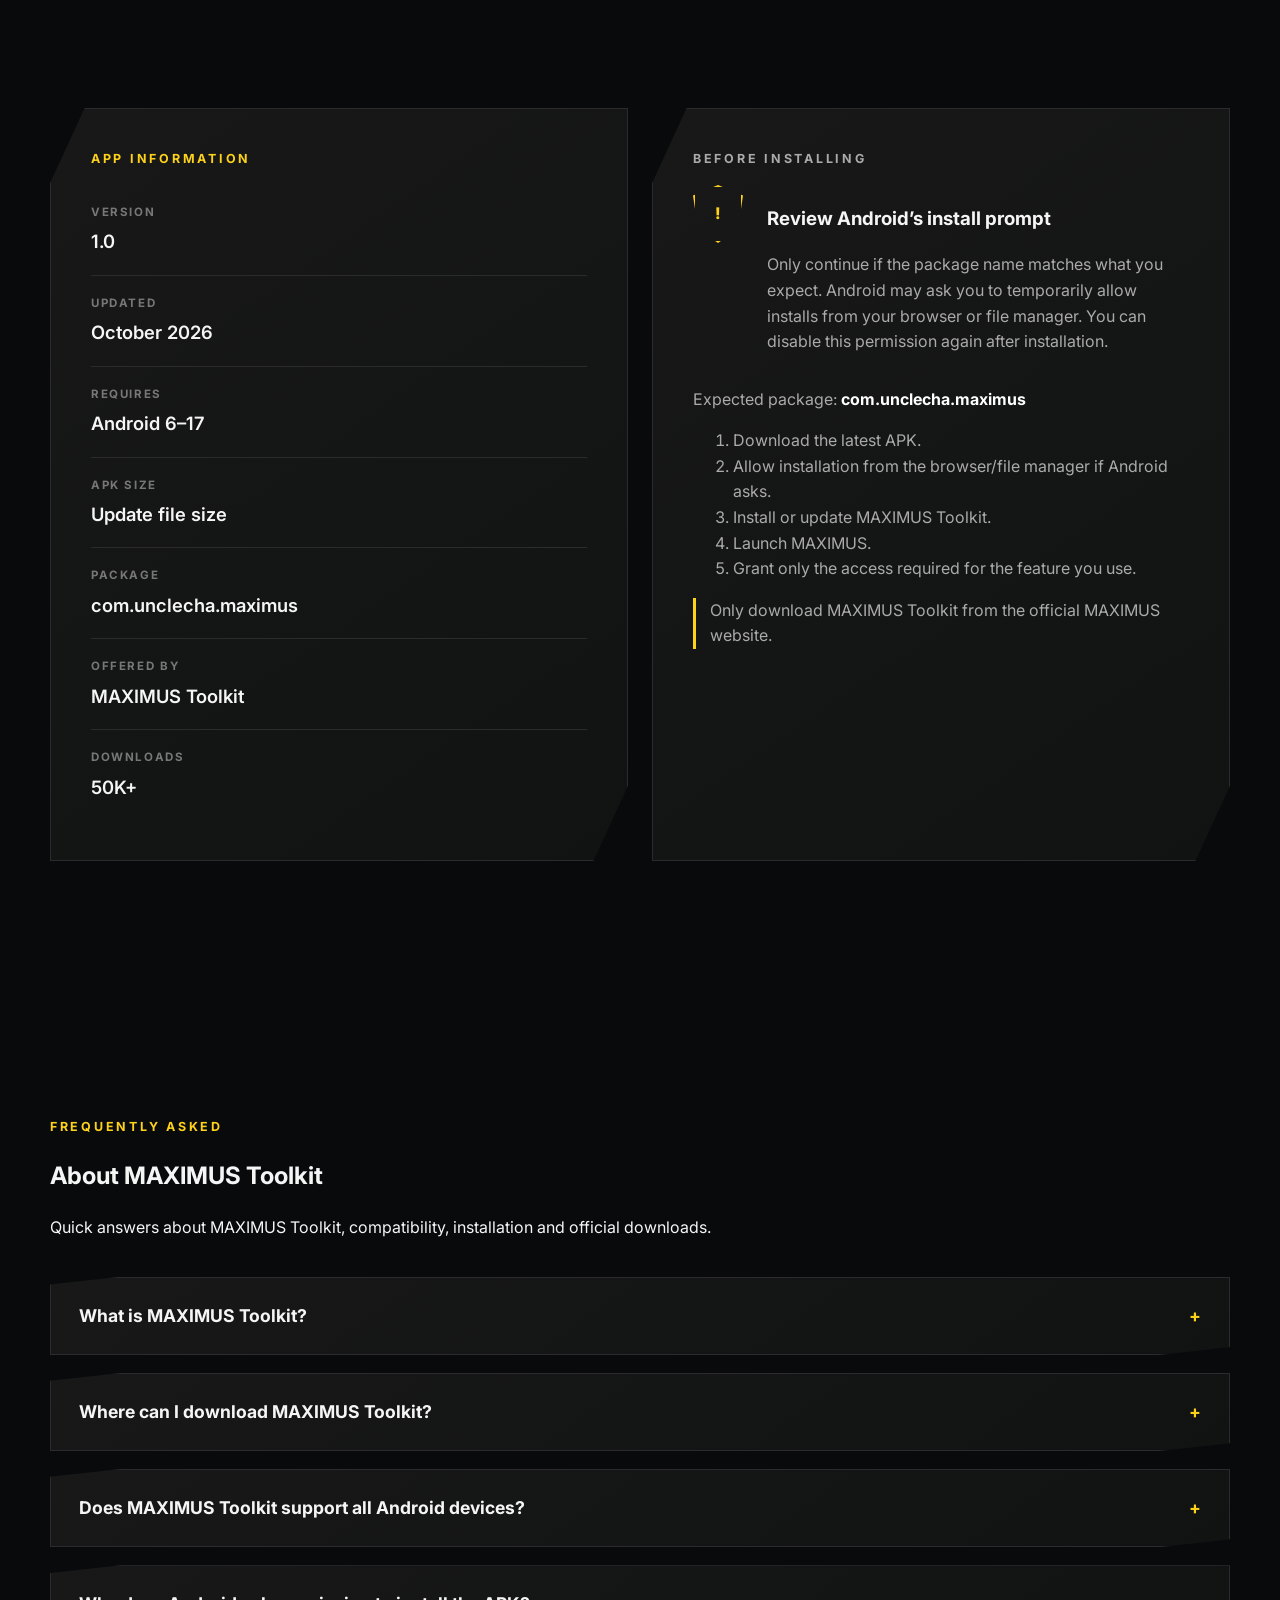
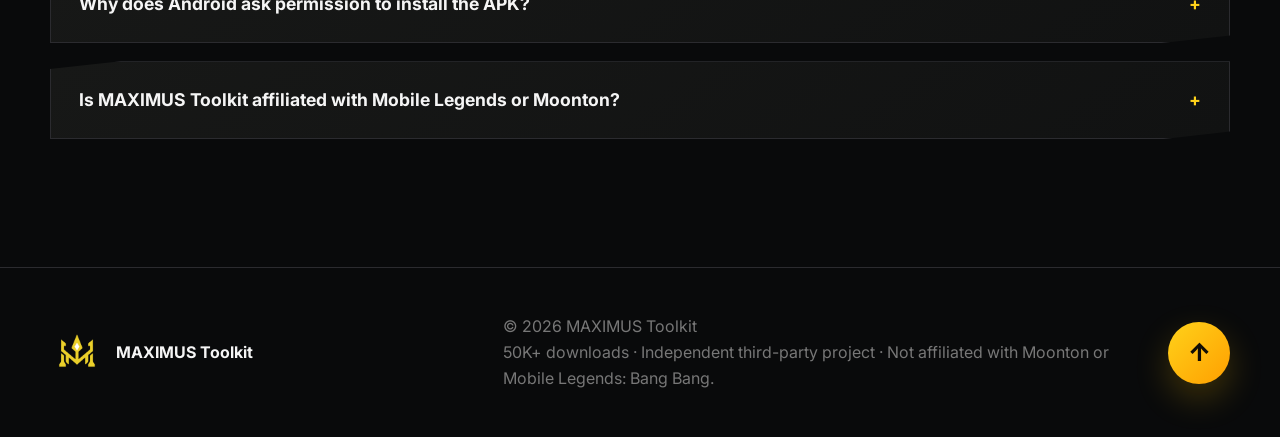
==== commit 5895da7f: "Add files via upload" ====
--- a/index.html
+++ b/index.html
@@ -46,7 +46,7 @@
     "applicationCategory": "UtilitiesApplication",
     "operatingSystem": "Android 6–17",
     "softwareVersion": "1.0",
-    "downloadUrl": "https://github.com/azizboy2007/MaximusWeb/raw/refs/heads/main/maximus%20v1%20beta.apk",
+    "downloadUrl": "https://github.com/SH4D0045612St/PublicVersion/raw/refs/heads/main/Maximus%20Toolkit%20Beta%20Testing.apk",
     "publisher": {
       "@type": "Organization",
       "name": "MAXIMUS Toolkit"
@@ -106,6 +106,13 @@
               <span>Downloads</span>
             </div>
           </div>
+        </div>
+
+
+        <div class="release-badges" aria-label="Release highlights">
+          <span class="release-badge badge-latest">LATEST</span>
+          <span class="release-badge badge-safe">SAFE BUILD</span>
+          <span class="release-badge badge-free">#1 FREE TOOLS</span>
         </div>
 
         <div class="top-preview" aria-label="MAXIMUS app preview screenshots">
@@ -123,10 +130,22 @@
           </div>
         </div>
 
-        <a class="play-download js-download" href="#download" aria-label="Download MAXIMUS Toolkit APK">
-          <span class="play-download-icon" aria-hidden="true">↓</span>
-          <span>Download APK</span>
-        </a>
+        <div class="download-actions" aria-label="MAXIMUS download options">
+          <a class="download-action download-github js-download" href="#download" aria-label="Download MAXIMUS Toolkit from GitHub">
+            <span class="download-action-icon" aria-hidden="true">↓</span>
+            <span>Direct 1 · GitHub</span>
+          </a>
+
+          <a class="download-action download-mediafire" href="https://www.mediafire.com/file/b02bup7tj533k1a/Maximus+Toolkit+Beta+Testing.apk/file" target="_blank" rel="noopener" aria-label="Download MAXIMUS Toolkit from MediaFire">
+            <span class="download-action-icon" aria-hidden="true">↓</span>
+            <span>Direct 2 · MediaFire</span>
+          </a>
+
+          <a class="download-action download-telegram" href="https://t.me/+VMQXDaa1vIplZjZl" target="_blank" rel="noopener" aria-label="Join MAXIMUS Telegram group">
+            <span class="download-action-icon telegram-icon" aria-hidden="true">➤</span>
+            <span>Join Telegram Group</span>
+          </a>
+        </div>
 
         <p class="download-note">50K+ downloads. Android may ask you to allow installation from your browser or file manager.</p>
       </div>
--- a/style.css
+++ b/style.css
@@ -38,4 +38,107 @@
 @media(max-width:520px){.nav-wrap{min-height:70px}.brand span{display:none}.btn{min-height:44px;padding:0 16px;font-size:.9rem}.quick-grid{grid-template-columns:1fr}.quick-card{border-right:0!important;border-bottom:1px solid var(--border)}.quick-card:last-child{border-bottom:0}.feature-card,.info-card,.install-card{padding:28px}.timeline{padding:24px 18px}.timeline:before{left:45px}.step{grid-template-columns:44px 1fr;gap:18px}.step>span{width:44px;height:44px}.shots{grid-auto-columns:91%}.back-top-circle{width:58px;height:58px;font-size:1.4rem}}
 @media(prefers-reduced-motion:reduce){*{scroll-behavior:auto!important;animation:none!important;transition:none!important}.reveal{opacity:1;transform:none}}
 
-.top-preview{margin-top:34px}.top-preview-head{display:flex;align-items:center;justify-content:space-between;gap:16px;margin-bottom:14px}.top-preview-head span{color:var(--yellow);font-size:.78rem;font-weight:800;letter-spacing:.18em}.top-preview-head small{color:#777}.top-preview-track{display:grid;grid-auto-flow:column;grid-auto-columns:minmax(190px,28%);gap:14px;overflow-x:auto;scroll-snap-type:x mandatory;padding:2px 2px 12px;overscroll-behavior-inline:contain}.top-preview-track img{scroll-snap-align:start;width:100%;aspect-ratio:9/19.5;object-fit:cover;border-radius:18px;border:1px solid var(--border);background:#111;box-shadow:0 12px 28px rgba(0,0,0,.22)}@media(max-width:820px){.top-preview-track{grid-auto-columns:58%}}@media(max-width:520px){.top-preview{margin-top:28px}.top-preview-track{grid-auto-columns:74%}.top-preview-head small{font-size:.72rem}}
+/* Final release highlights */
+.release-badges{
+  display:flex;
+  flex-wrap:wrap;
+  gap:10px;
+  margin-top:26px;
+  margin-bottom:8px;
+}
+.release-badge{
+  display:inline-flex;
+  align-items:center;
+  justify-content:center;
+  min-height:38px;
+  padding:0 16px;
+  border-radius:999px;
+  font-size:.74rem;
+  font-weight:800;
+  letter-spacing:.055em;
+  white-space:nowrap;
+}
+.badge-latest{
+  color:#15100A;
+  background:linear-gradient(100deg,#FFD21A 0%,#FFC400 52%,#FF9F00 100%);
+  box-shadow:0 8px 22px rgba(255,196,0,.12);
+}
+.badge-safe{
+  color:#D8FFE8;
+  background:#123322;
+  border:1px solid rgba(69,212,131,.34);
+}
+.badge-free{
+  color:#F4F4F4;
+  background:#17181A;
+  border:1px solid rgba(255,210,26,.48);
+}
+
+/* Play Store-inspired preview sizing */
+.top-preview-track{
+  grid-auto-columns:24%;
+}
+.top-preview-track img{
+  border-radius:16px;
+}
+@media(max-width:820px){
+  .top-preview-track{grid-auto-columns:32%}
+}
+@media(max-width:520px){
+  .top-preview-track{grid-auto-columns:40%}
+  .release-badges{gap:8px;margin-top:22px}
+  .release-badge{min-height:34px;padding:0 12px;font-size:.66rem}
+}
+
+/* Final release actions */
+.download-actions{
+  display:grid;
+  grid-template-columns:1fr 1fr;
+  gap:12px;
+  margin-top:clamp(28px,5vw,42px);
+}
+.download-action{
+  min-height:58px;
+  border-radius:999px;
+  display:flex;
+  align-items:center;
+  justify-content:center;
+  gap:10px;
+  padding:0 20px;
+  font-size:clamp(.92rem,2.6vw,1.08rem);
+  font-weight:800;
+  transition:transform .18s ease,filter .18s ease,border-color .18s ease;
+}
+.download-action:hover{
+  transform:translateY(-2px);
+  filter:brightness(1.04);
+}
+.download-github{
+  color:#15100A;
+  background:linear-gradient(100deg,#FFD21A 0%,#FFC400 52%,#FF9F00 100%);
+  box-shadow:0 10px 30px rgba(255,196,0,.14);
+}
+.download-mediafire{
+  color:#F5F5F5;
+  background:#17181A;
+  border:1px solid rgba(255,210,26,.55);
+}
+.download-telegram{
+  grid-column:1 / -1;
+  color:#FFFFFF;
+  background:#229ED9;
+  box-shadow:0 10px 26px rgba(34,158,217,.14);
+}
+.download-action-icon{
+  font-size:1.2em;
+  line-height:1;
+  font-weight:900;
+}
+.telegram-icon{
+  transform:rotate(-12deg);
+}
+@media(max-width:620px){
+  .download-actions{grid-template-columns:1fr;gap:10px}
+  .download-telegram{grid-column:auto}
+  .download-action{min-height:54px}
+}
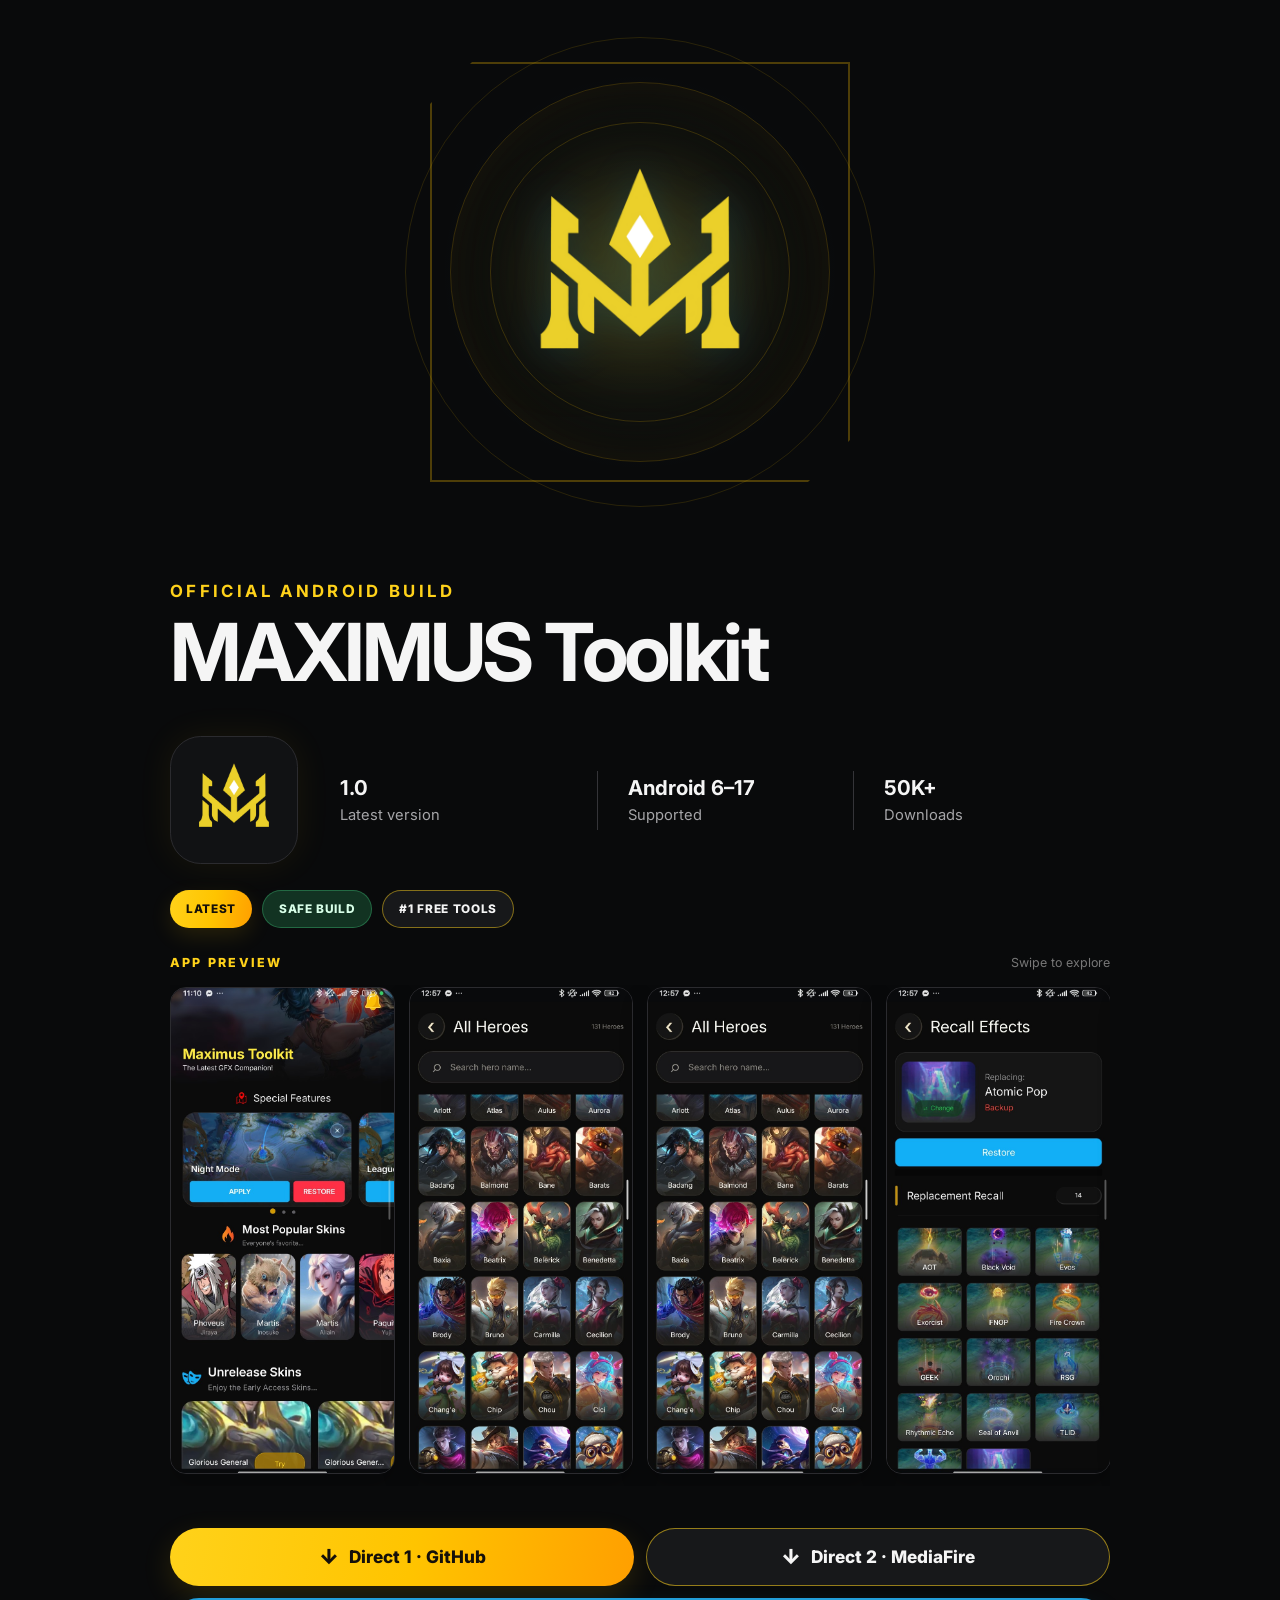
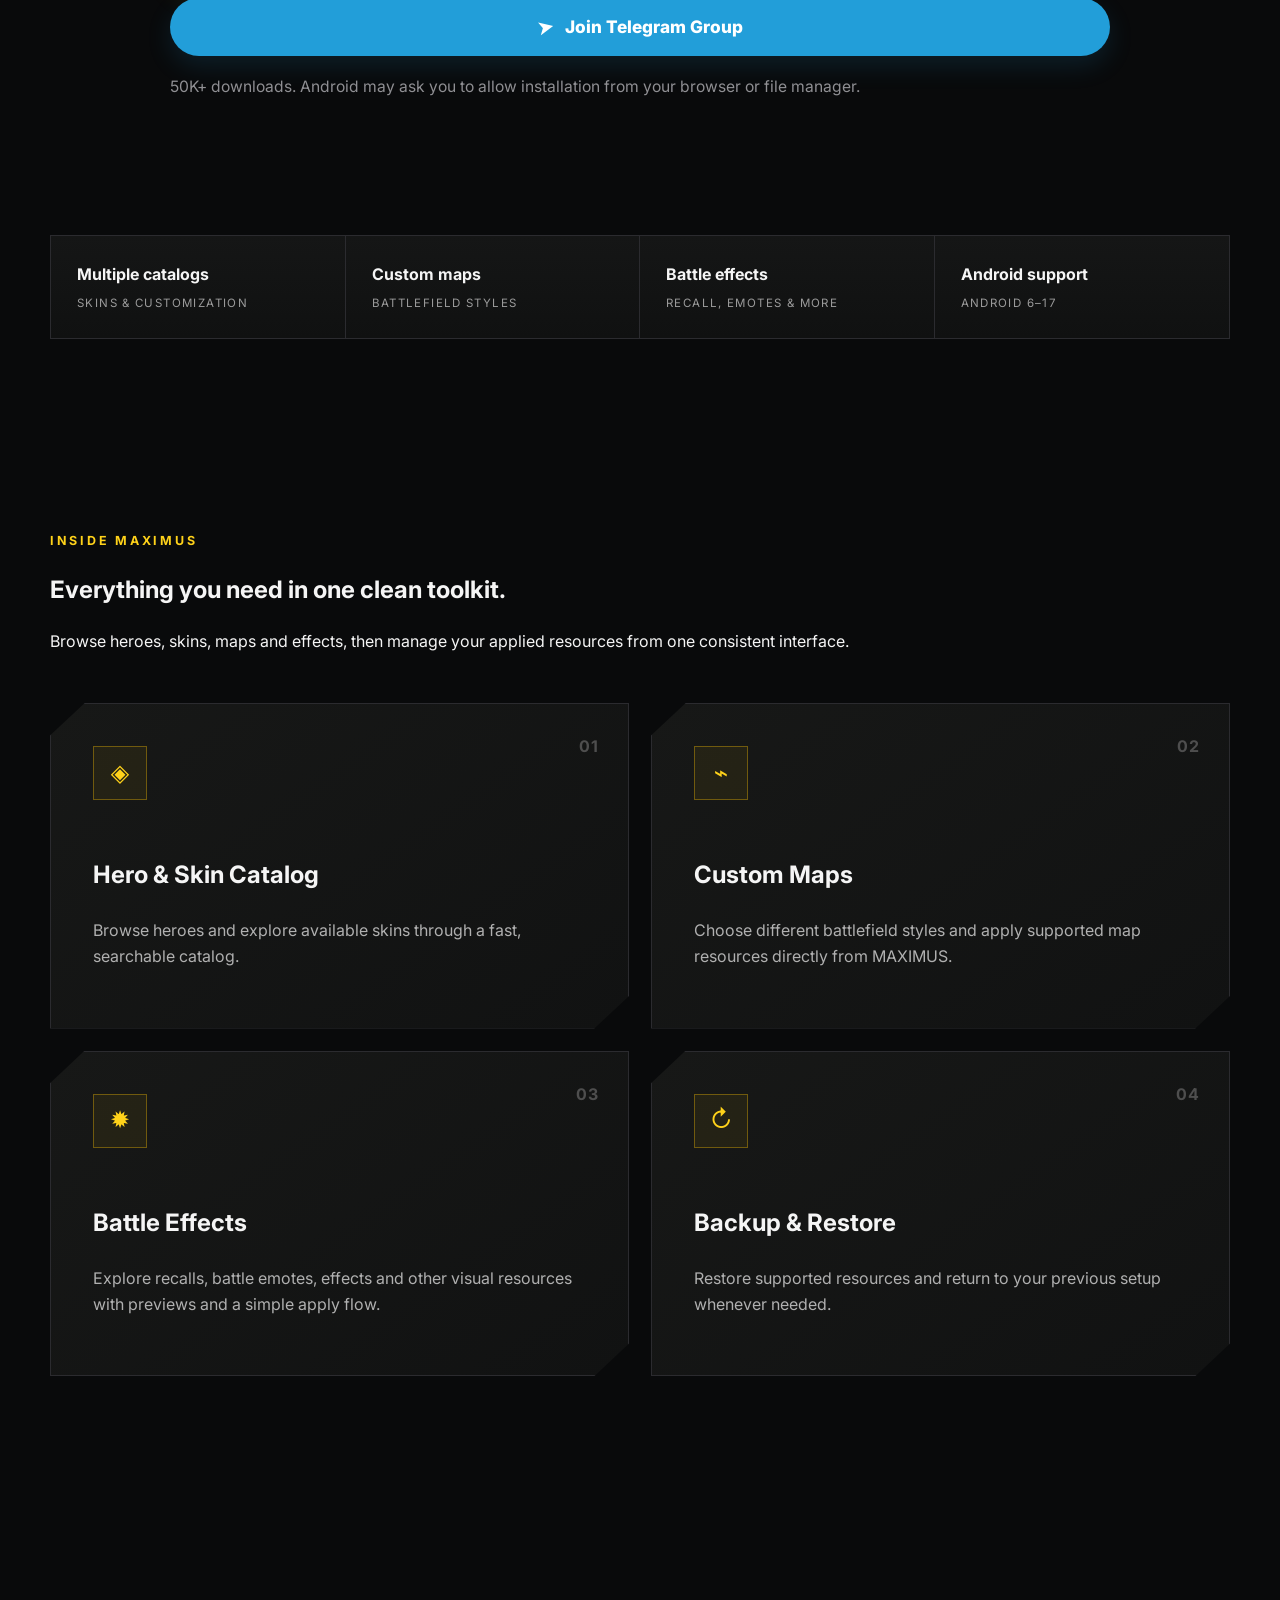
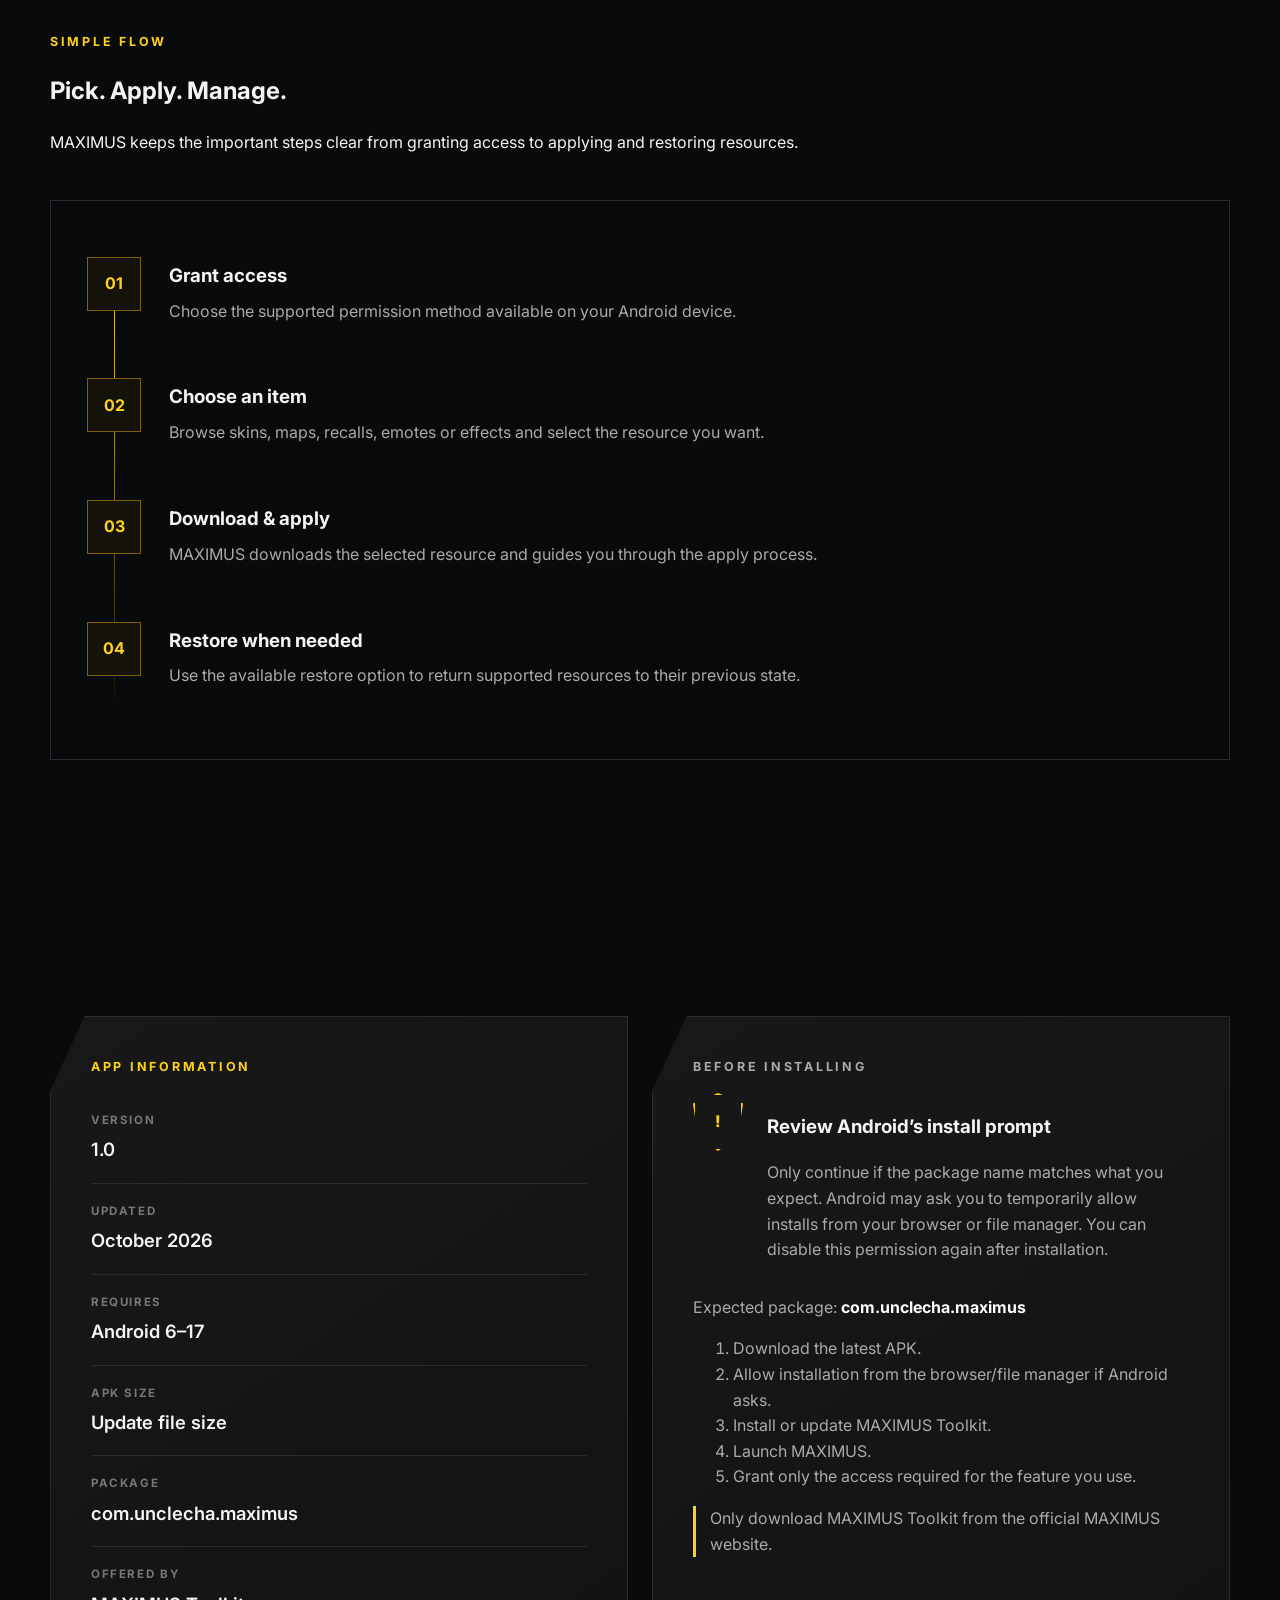
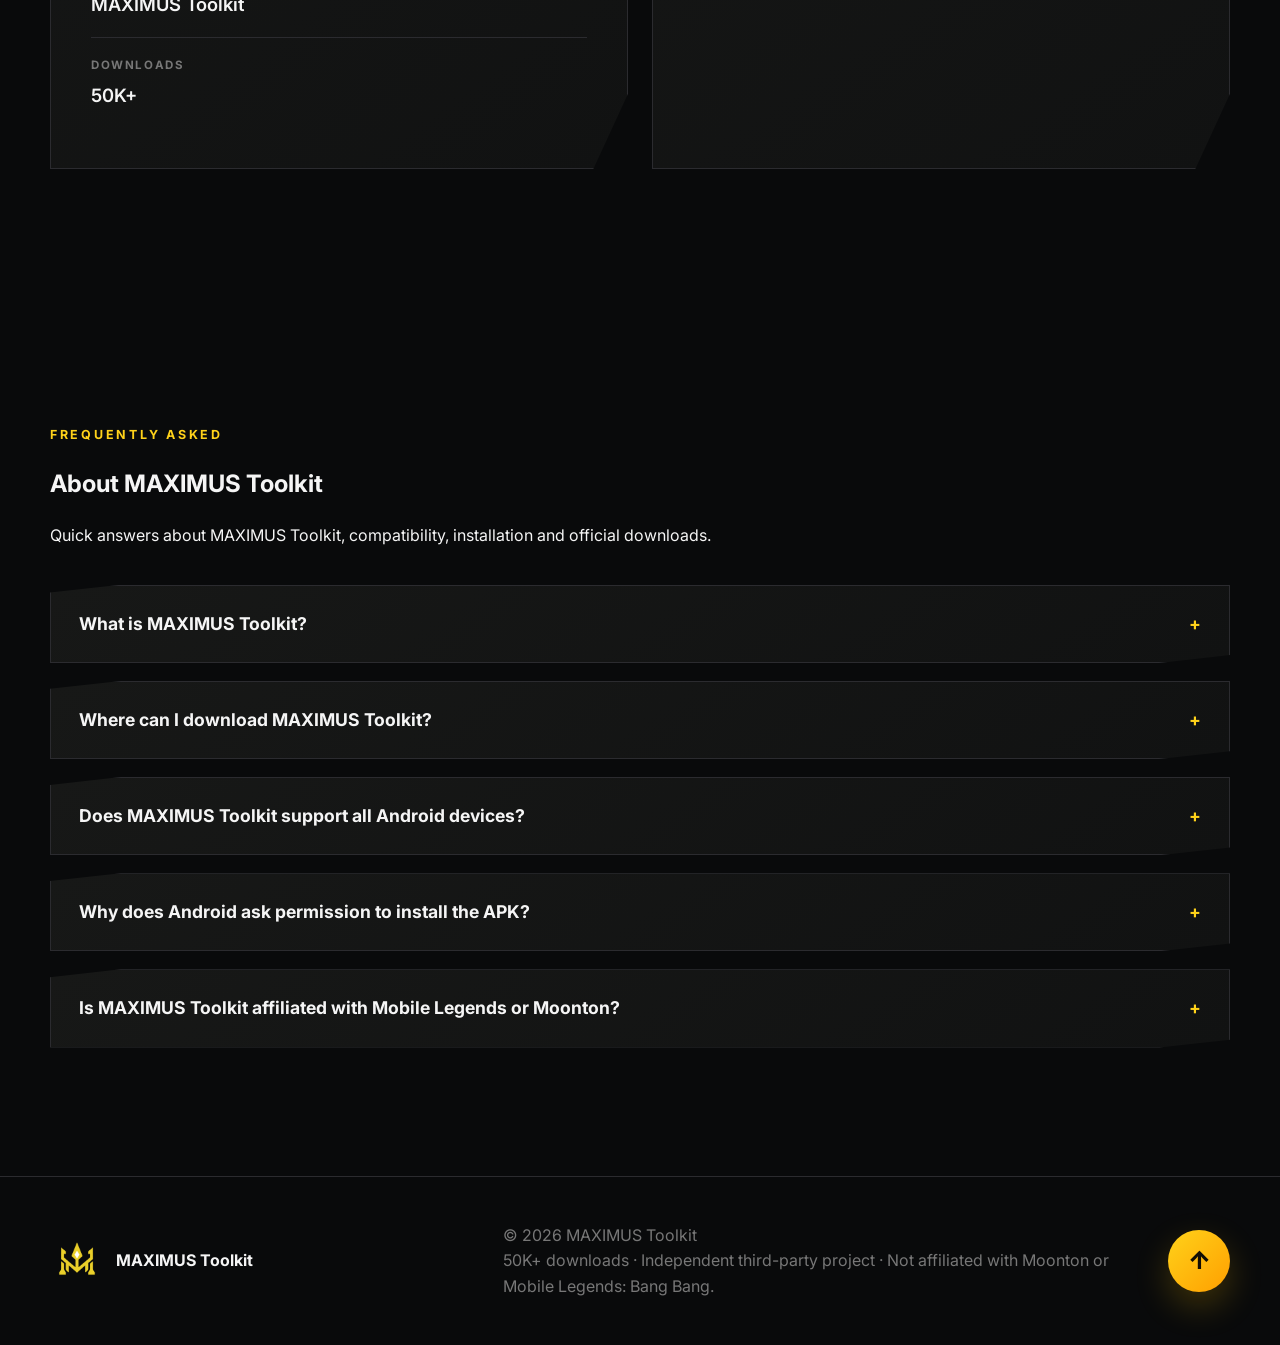
==== commit 67c60c3c: "Add files via upload" ====
--- a/index.html
+++ b/index.html
@@ -46,7 +46,7 @@
     "applicationCategory": "UtilitiesApplication",
     "operatingSystem": "Android 6–17",
     "softwareVersion": "1.0",
-    "downloadUrl": "https://github.com/SH4D0045612St/PublicVersion/raw/refs/heads/main/Maximus%20Toolkit%20Beta%20Testing.apk",
+    "downloadUrl": "https://github.com/SH4D0045612St/PublicVersion/raw/main/Maximus%20Toolkit.apk",
     "publisher": {
       "@type": "Organization",
       "name": "MAXIMUS Toolkit"
@@ -136,7 +136,7 @@
             <span>Direct 1 · GitHub</span>
           </a>
 
-          <a class="download-action download-mediafire" href="https://www.mediafire.com/file/b02bup7tj533k1a/Maximus+Toolkit+Beta+Testing.apk/file" target="_blank" rel="noopener" aria-label="Download MAXIMUS Toolkit from MediaFire">
+          <a class="download-action download-mediafire" href="https://www.mediafire.com/file/eez781j7p08jnd4/Maximus+Toolkit.apk/file" target="_blank" rel="noopener" aria-label="Download MAXIMUS Toolkit from MediaFire">
             <span class="download-action-icon" aria-hidden="true">↓</span>
             <span>Direct 2 · MediaFire</span>
           </a>
--- a/style.css
+++ b/style.css
@@ -142,3 +142,93 @@
   .download-telegram{grid-column:auto}
   .download-action{min-height:54px}
 }
+
+/* FINAL APP PREVIEW FIX — keep carousel horizontal and restore header styling */
+.top-preview{
+  margin-top:28px;
+  width:100%;
+}
+
+.top-preview-head{
+  display:flex !important;
+  align-items:center !important;
+  justify-content:space-between !important;
+  gap:16px !important;
+  margin-bottom:14px !important;
+}
+
+.top-preview-head span{
+  color:var(--yellow) !important;
+  font-size:.78rem !important;
+  font-weight:800 !important;
+  letter-spacing:.18em !important;
+  text-transform:uppercase !important;
+  line-height:1.2 !important;
+}
+
+.top-preview-head small{
+  color:#777 !important;
+  font-size:.78rem !important;
+  line-height:1.2 !important;
+  white-space:nowrap !important;
+}
+
+.top-preview-track{
+  display:grid !important;
+  grid-auto-flow:column !important;
+  grid-auto-columns:24% !important;
+  gap:14px !important;
+  width:100% !important;
+  overflow-x:auto !important;
+  overflow-y:hidden !important;
+  scroll-snap-type:x mandatory !important;
+  overscroll-behavior-inline:contain !important;
+  padding:2px 2px 12px !important;
+  margin:0 !important;
+  align-items:start !important;
+  -webkit-overflow-scrolling:touch;
+}
+
+.top-preview-track img{
+  display:block !important;
+  width:100% !important;
+  max-width:none !important;
+  height:auto !important;
+  aspect-ratio:9 / 19.5 !important;
+  object-fit:cover !important;
+  border-radius:16px !important;
+  border:1px solid var(--border) !important;
+  background:#111 !important;
+  box-shadow:0 12px 28px rgba(0,0,0,.22) !important;
+  scroll-snap-align:start !important;
+  flex:none !important;
+}
+
+@media(max-width:820px){
+  .top-preview-track{
+    grid-auto-columns:34% !important;
+  }
+}
+
+@media(max-width:520px){
+  .top-preview{
+    margin-top:26px !important;
+  }
+
+  .top-preview-head{
+    margin-bottom:12px !important;
+  }
+
+  .top-preview-head span{
+    font-size:.74rem !important;
+  }
+
+  .top-preview-head small{
+    font-size:.70rem !important;
+  }
+
+  .top-preview-track{
+    grid-auto-columns:42% !important;
+    gap:12px !important;
+  }
+}
